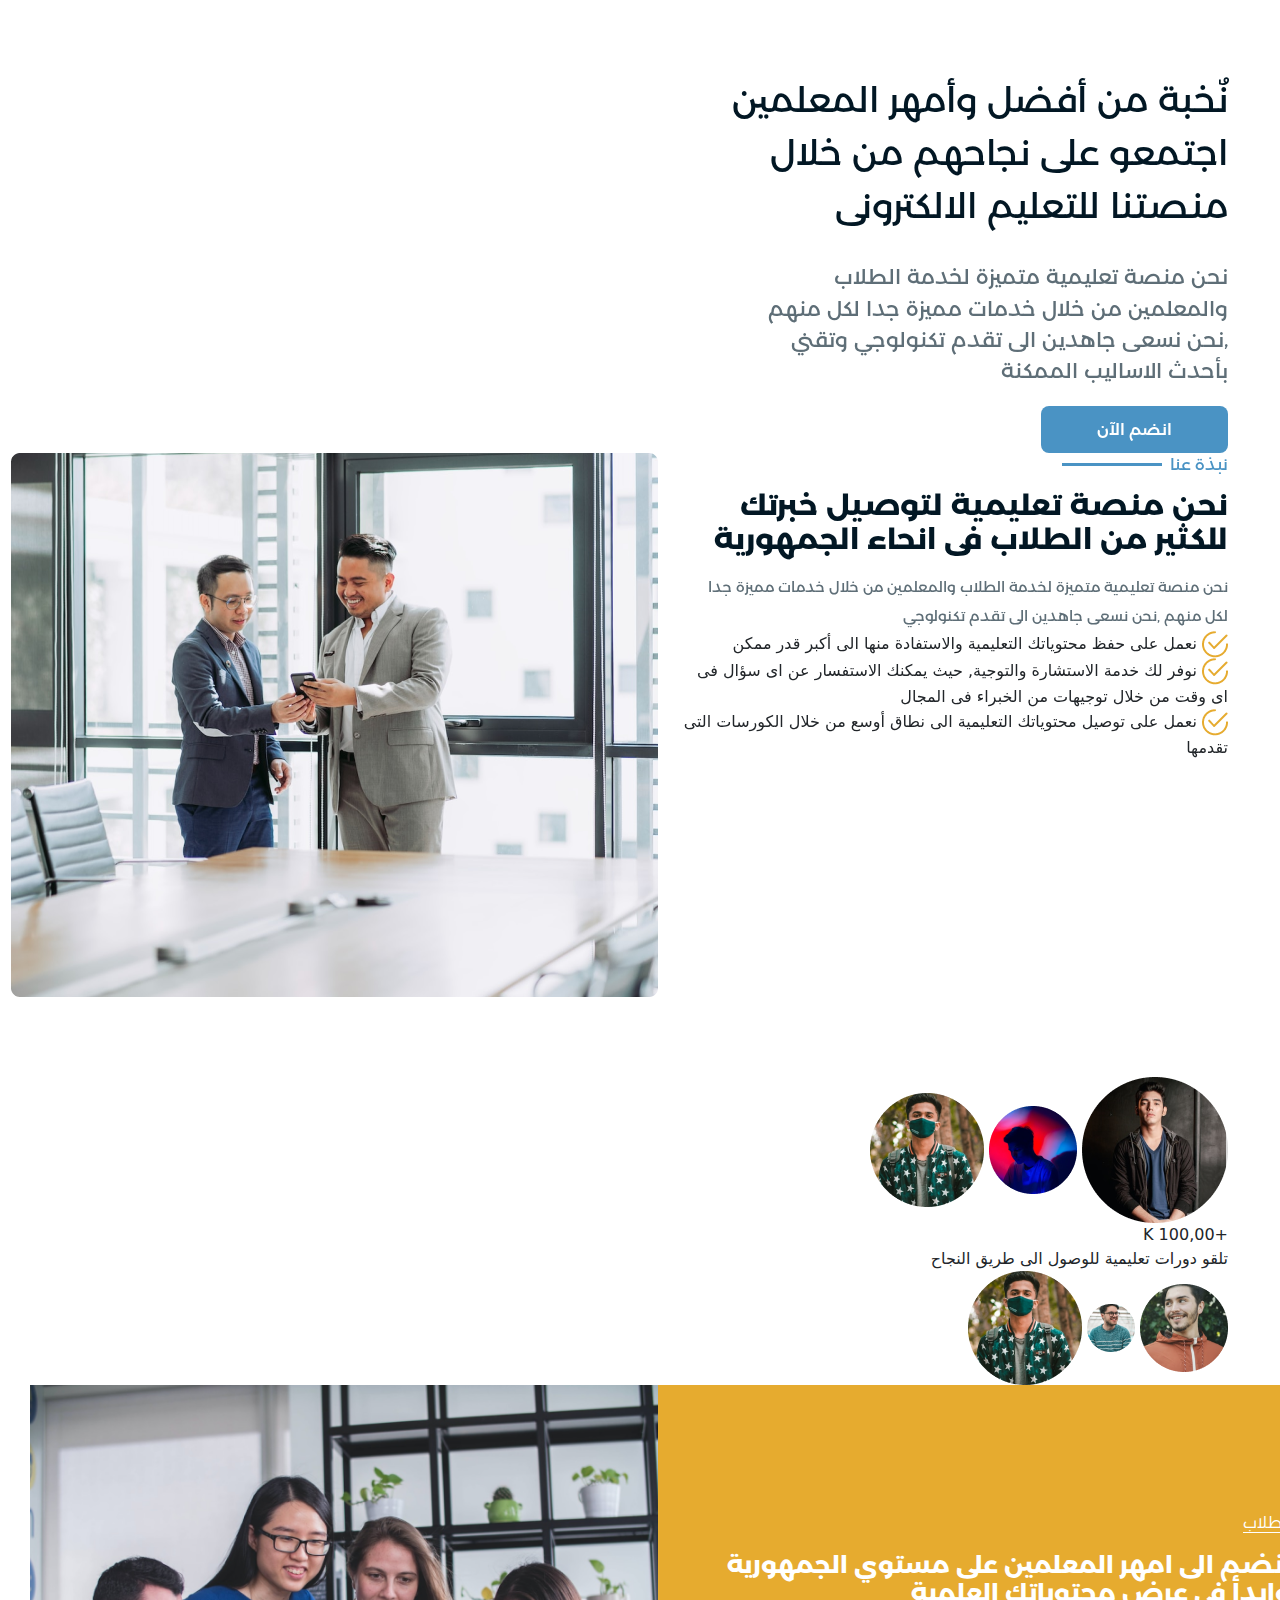
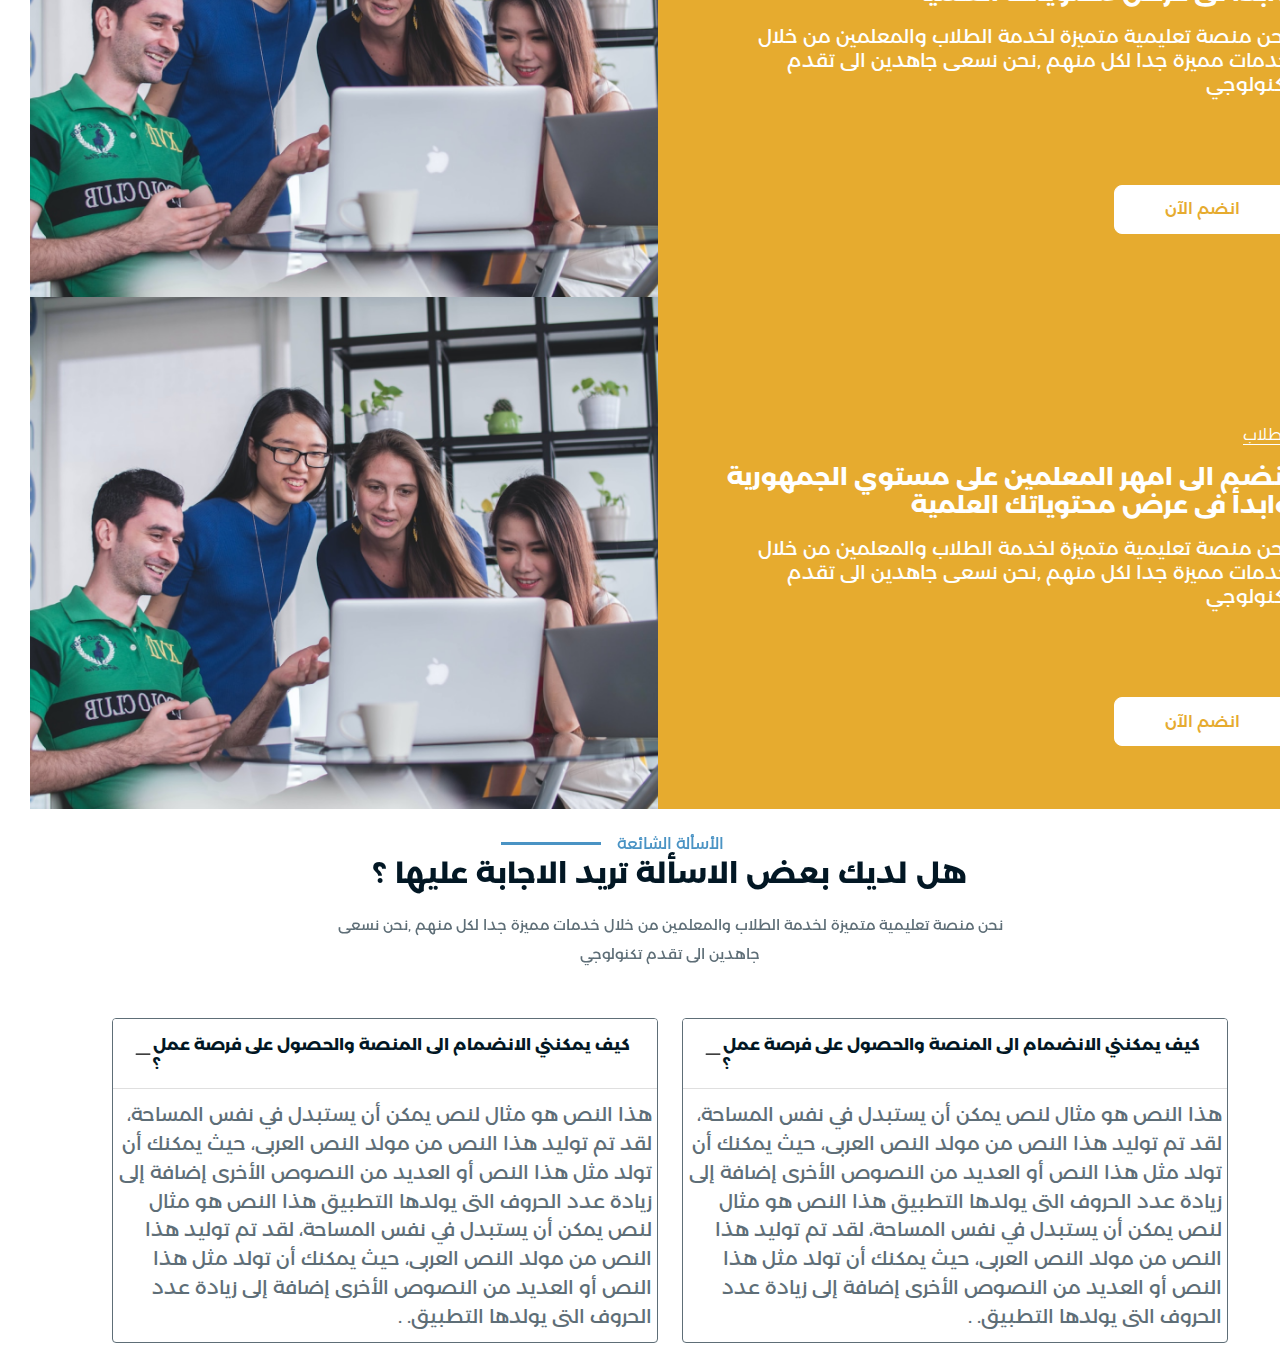
==== about.html @ e708621d "23/5" ====
<!DOCTYPE html>
<html lang="ar" dir="rtl">

<head>
    <meta charset="UTF-8" />
    <meta http-equiv="X-UA-Compatible" content="IE=edge" />
    <meta name="viewport" content="width=device-width, initial-scale=1.0" />
    <title> </title>
    <!-- main css -->
    <link rel="stylesheet" href="css/all.min.css" />
    <link rel="stylesheet" href="css/bootstrap.min.css" />
    <link rel="stylesheet" href="scss/main.min.css" />
    <!-- for ltr lang -->
    <!-- <link rel="stylesheet" href="css/style-ltr.css"> -->
    <!-- main css -->
    <!-- responsive -->
    <link rel="stylesheet" href="css/responsive.css">
    <!-- <link rel="stylesheet" href="css/responsive-ltr.css"> -->
    <!-- for ltr lang responsive -->
    <!-- responsive -->
    <!-- swiper -->
    <link rel="stylesheet" href="css/swiper-demos.css">
    <!-- swiper -->
    <!-- animation -->
    <link rel="stylesheet" href="css/aos-anmite.css" />
    <!-- animation -->
    <!-- ? Favicon -->
    <link rel="icon" href="./image/logo.png" type="image" />
    <!-- ? Favicon -->
</head>

<body>
    <!---------------------- start loader -------------------------------------------->
    <!-- <div id="preloader"></div> -->
    <!---------------------- finish loader -------------------------------------------->
    <!---------------------- start scroll-up -------------------------------------------->
    <a id="button" class="scroll-up"><i class="bi bi-chevron-up"></i></a>
    <!---------------------- finish scroll-up -------------------------------------------->
    <!---------------------- start hero section -------------------------------------------->
    <section class="hero_section">
        <div class="container">
            <div class="row">
                <div class="col-lg-6 col-12" data-aos="fade-left" data-aos-duration="3000">
                    <div class="content">

                        <h1>نٌخبة من أفضل وأمهر المعلمين اجتمعو على نجاحهم من خلال منصتنا
                            للتعليم الالكترونى</h1>
                        <p>نحن منصة تعليمية متميزة لخدمة الطلاب والمعلمين من خلال خدمات مميزة جدا لكل منهم ,نحن نسعى
                            جاهدين الى تقدم تكنولوجي وتقني بأحدث الاساليب الممكنة</p>
                        <div class="button">
                            <a href="register-company.html" class="first btn"> انضم الآن</a>
                        </div>

                    </div>
                </div>
                <div class="col-lg-6  col-12" data-aos="fade-right" data-aos-duration="3000">

                </div>

            </div>
        </div>
    </section>
    <!---------------------- finish hero section -------------------------------------------->
    <!---------------------- start about section -------------------------------------------->
    <section class="about_page">
        <div class="container">
            <div class="row">
                <div class="col-lg-6 col-12" data-aos="fade-left" data-aos-duration="3000">
                    <div class="main_title">
                        <span>نبذة عنا</span>
                        <h2>نحن منصة تعليمية لتوصيل خبرتك للكثير من الطلاب فى انحاء الجمهورية</h2>
                        <p>نحن منصة تعليمية متميزة لخدمة الطلاب والمعلمين من خلال خدمات مميزة جدا لكل منهم ,نحن نسعى
                            جاهدين الى تقدم تكنولوجي </p>
                    </div>
                    <ul>
                        <li>
                            <img src="image/check.png" alt="ckeck">
                            نعمل على حفظ محتوياتك التعليمية والاستفادة منها الى أكبر قدر ممكن
                        </li>
                        <li>
                            <img src="image/check.png" alt="ckeck">
                            نوفر لك خدمة الاستشارة والتوجية, حيث يمكنك الاستفسار عن اى سؤال فى اى وقت من خلال توجيهات من
                            الخبراء فى المجال
                        </li>
                        <li>
                            <img src="image/check.png" alt="ckeck">
                            نعمل على توصيل محتوياتك التعليمية الى نطاق أوسع من خلال الكورسات التى تقدمها
                        </li>
                    </ul>

                </div>
                <div class="col-lg-6 col-12" data-aos="fade-right" data-aos-duration="3000">
                    <div class="img">
                        <img src="image/about2.png" alt="about">
                    </div>
                </div>

            </div>
        </div>
    </section>
    <!---------------------- finish about section -------------------------------------------->
    <!---------------------- start counter section -------------------------------------------->
    <section class="counter_sec">
        <div class="container">
            <div class="boxes row" data-aos="fade-up" data-aos-duration="3000">
                <div class="box col-lg-3 col-md-6 col-12">
                    <div class="counter" data-target="250">250</div>
                    <h5 class="head-categ"> معلم</h5>
                    <p>حققو نجاحات كبيرة</p>
                </div>
                <div class="box col-lg-3 col-md-6 col-12">
                    <div class="counter" data-target="2000">2000</div>
                    <h5 class="head-categ"> طالب</h5>
                    <p>مستفيدين من المنصة</p>
                </div>
                <div class="box col-lg-3 col-md-6 col-12">
                    <div class="counter" data-target="50"> 50 </div>
                    <h5 class="head-categ"> جامعة</h5>
                    <p>تنضم الينا</p>
                </div>

                <div class="box col-lg-3 col-md-6 col-12">
                    <div class="counter" data-target="80"> 80</div>
                    <h5 class="head-categ"> كلية </h5>
                    <p>نقدم محتوياتها للمناهج</p>

                </div>
            </div>
        </div>
    </section>
    <!---------------------- finish counter section -------------------------------------------->
    <!---------------------- start join section -------------------------------------------->
    <section class="join_about">
        <div class="container">
            <div class="row">
                <div class="col-lg-6 col-12">
                    <div class="img_coll">
                        <img class="first_img" src="image/join1.png" alt="join">
                        <img class="sec_img" src="image/join2.png" alt="join">
                        <img class="third_img" src="image/join3.png" alt="join">
                    </div>
                    <div class="join">
                        <span> +100,00 K </span>
                        <p> تلقو دورات تعليمية للوصول الى طريق النجاح </p>
                    </div>
                    <div class="img_coll">
                        <img class="first_img" src="image/join4.png" alt="join">
                        <img class="sec_img" src="image/join5.png" alt="join">
                        <img class="third_img" src="image/join3.png" alt="join">
                    </div>

                </div>
                <div class="col-lg-6 col-12" data-aos="fade-right" data-aos-duration="3000">
                    <div class="main_title">
                        <h2>انضم الى الكثير من الطلاب الذين سبقوك فى طريق النجاح من خلال الحصول على افضل الدورات التى
                            نوفرها لك</h2>
                        <p>نحن منصة تعليمية متميزة لخدمة الطلاب والمعلمين من خلال خدمات مميزة جدا لكل منهم ,نحن نسعى
                            جاهدين الى تقدم تكنولوجي </p>
                        <div class="button">
                            <a href="register-company.html" class="first btn"> انضم الآن</a>
                        </div>
                    </div>
                </div>
            </div>
        </div>
    </section>
    <!---------------------- finish join section -------------------------------------------->
    <!---------------------- start join section -------------------------------------------->
    <section class="joinus">
        <div class="container-fluid px-0">
            <div class="row">
                <div class="col-lg-6 col-12">
                    <div class="content">
                        <span>للطلاب</span>
                        <h2>انضم الى امهر المعلمين على مستوي الجمهورية وابدأ فى عرض محتوياتك العلمية</h2>
                        <p>نحن منصة تعليمية متميزة لخدمة الطلاب والمعلمين من خلال خدمات مميزة جدا لكل منهم ,نحن نسعى
                            جاهدين الى تقدم تكنولوجي </p>
                        <div class="button">
                            <a href="#" class="btn first">انضم الآن</a>
                        </div>
                    </div>
                </div>
                <div class="col-lg-6 col-12">
                    <div class="img">
                        <img src="image/student.png" alt="join">
                    </div>
                </div>


            </div>
        </div>
    </section>
    <!---------------------- finish join section -------------------------------------------->

    <!---------------------- start join section -------------------------------------------->
    <section class="joinus">
        <div class="container-fluid px-0">
            <div class="row">
                <div class="col-lg-6 col-12">
                    <div class="content">
                        <span>للطلاب</span>
                        <h2>انضم الى امهر المعلمين على مستوي الجمهورية وابدأ فى عرض محتوياتك العلمية</h2>
                        <p>نحن منصة تعليمية متميزة لخدمة الطلاب والمعلمين من خلال خدمات مميزة جدا لكل منهم ,نحن نسعى
                            جاهدين الى تقدم تكنولوجي </p>
                        <div class="button">
                            <a href="#" class="btn first">انضم الآن</a>
                        </div>
                    </div>
                </div>
                <div class="col-lg-6 col-12">
                    <div class="img">
                        <img src="image/student.png" alt="join">
                    </div>
                </div>


            </div>
        </div>
    </section>
    <!---------------------- finish join section -------------------------------------------->
    <!---------------------- start faq section -------------------------------------------->
    <section class="faq_section">
        <div class="container">
            <div class="sec_title">
                <span> الأسألة الشائعة</span>
                <h2>هل لديك بعض الاسألة تريد الاجابة عليها ؟ </h2>
                <p>نحن منصة تعليمية متميزة لخدمة الطلاب والمعلمين من خلال خدمات مميزة جدا لكل منهم ,نحن نسعى جاهدين الى
                    تقدم تكنولوجي </p>
            </div>
            <div class="row">
                <div class="col-lg-6 col-12">
                    <div class="accordion" id="accordionExample">
                        <div class="accordion-item">
                            <h2 class="accordion-header" id="headingOne">
                                <button class="accordion-button" type="button" data-bs-toggle="collapse"
                                    data-bs-target="#collapseOne" aria-expanded="true" aria-controls="collapseOne">
                                    كيف يمكنني الانضمام الى المنصة والحصول على فرصة عمل ؟
                                </button>
                            </h2>
                            <div id="collapseOne" class="accordion-collapse collapse show" aria-labelledby="headingOne"
                                data-bs-parent="#accordionExample">
                                <div class="accordion-body">
                                    هذا النص هو مثال لنص يمكن أن يستبدل في نفس المساحة، لقد تم توليد هذا النص من مولد
                                    النص
                                    العربى،
                                    حيث يمكنك أن تولد مثل هذا النص أو العديد من النصوص الأخرى إضافة إلى زيادة عدد الحروف
                                    التى
                                    يولدها
                                    التطبيق هذا النص هو مثال لنص يمكن أن يستبدل في نفس المساحة، لقد تم توليد هذا النص من
                                    مولد
                                    النص
                                    العربى، حيث يمكنك أن تولد مثل هذا النص أو العديد من النصوص الأخرى إضافة إلى زيادة
                                    عدد الحروف
                                    التى يولدها التطبيق.
                                    .
                                </div>
                            </div>
                        </div>

                    </div>
                </div>
                <div class="col-lg-6 col-12">
                    <div class="accordion" id="accordionExample">
                        <div class="accordion-item">
                            <h2 class="accordion-header" id="headingTwo">
                                <button class="accordion-button" type="button" data-bs-toggle="collapse"
                                    data-bs-target="#collapseTwo" aria-expanded="true" aria-controls="collapseTwo">
                                    كيف يمكنني الانضمام الى المنصة والحصول على فرصة عمل ؟
                                </button>
                            </h2>
                            <div id="collapseTwo" class="accordion-collapse collapse show" aria-labelledby="headingTwo"
                                data-bs-parent="#accordionExample">
                                <div class="accordion-body">
                                    هذا النص هو مثال لنص يمكن أن يستبدل في نفس المساحة، لقد تم توليد هذا النص من مولد
                                    النص
                                    العربى،
                                    حيث يمكنك أن تولد مثل هذا النص أو العديد من النصوص الأخرى إضافة إلى زيادة عدد الحروف
                                    التى
                                    يولدها
                                    التطبيق هذا النص هو مثال لنص يمكن أن يستبدل في نفس المساحة، لقد تم توليد هذا النص من
                                    مولد
                                    النص
                                    العربى، حيث يمكنك أن تولد مثل هذا النص أو العديد من النصوص الأخرى إضافة إلى زيادة
                                    عدد الحروف
                                    التى يولدها التطبيق.
                                    .
                                </div>
                            </div>
                        </div>

                    </div>
                </div>
            </div>
        </div>
    </section>
    <!---------------------- finish faq section -------------------------------------------->

    <!-- main js -->
    <script src="js/bootstrap.min.js"></script>
    <script src="js/jquery-3.5.1.min.js"></script>
    <script src="js/main.js"></script>
    <!-- main js -->
    <!-- swiper -->
    <script src="js/swiper-demos.js"></script>
    <!-- swiper -->
    <!-- animation -->
    <script src="js/aos-anmite.js"></script>
    <script>
        AOS.init({
            disable: function () {
                var maxWidth = 700;
                return window.innerWidth < maxWidth;
            }
        });
    </script>

    </script>
    <!-- counter -->

    <script src="js/counterup.min.js"></script>
    <script src="js/waypoints.min.js"></script>
    <script>
        $('.counter').counterUp({
            delay: 20,
            time: 3000
        });
    </script>

    <!-- counter -->
</body>

</html>
---- scss/main.min.css ----
@import"https://cdn.jsdelivr.net/npm/bootstrap-icons@1.7.0/font/bootstrap-icons.css";:root{--color-white: #fff;--color-primary: #4A93C4;--color-secound: #E6AB2F;--color-text: #021724;--color-pargraph: #5E6E77}@font-face{font-family:"light";src:url("../fonts/ArbFONTS-Montserrat-Arabic-Light.ttf")}@font-face{font-family:"regular";src:url("../fonts/ArbFONTS-Montserrat-Arabic-Regular.ttf")}@font-face{font-family:"medium";src:url("../fonts/ArbFONTS-Montserrat-Arabic-Medium.ttf")}@font-face{font-family:"semi-bold";src:url("../fonts/ArbFONTS-Montserrat-Arabic-SemiBold.ttf")}@font-face{font-family:"bold";src:url("../fonts/ArbFONTS-Montserrat-Arabic-Bold.ttf")}*{-webkit-box-sizing:border-box;-moz-box-sizing:border-box;box-sizing:border-box}body{margin:0;padding:0;overflow-x:hidden;list-style:none;direction:rtl;height:100vh;scroll-behavior:smooth;position:relative}html{scroll-behavior:smooth}a{text-decoration:none;color:var(--color-primary)}ul{list-style:none;padding:0px}p{margin-bottom:0}*::-webkit-scrollbar{width:10px}*::-webkit-scrollbar-track{background:var(--color-primary)}*::-webkit-scrollbar-thumb{background:var(--color-pargraph)}*::-webkit-scrollbar-thumb:hover{background:var(--color-text)}.text{font-size:1rem;color:var(--color-text);font-family:"meduim"}.parg{font-size:1rem;color:var(--color-pargraph);font-family:"regular"}.button{display:flex;align-items:center;justify-content:center;margin-top:20px}.button .first{display:flex;align-items:center;justify-content:center;transition:.2s all ease-in-out;background:var(--color-primary);border-radius:8px;font-size:1rem;font-family:"medium";text-align:center;color:var(--color-white);position:relative;z-index:10;padding:2%}.button .first:hover{background-color:var(--color-white);color:var(--color-primary);border:1px solid var(--color-primary)}.button{display:flex;align-items:center;justify-content:center;margin-top:20px}.button .second{width:30%;border-radius:8px;font-size:1rem;font-family:"medium";border:1px solid var(--color-primary);text-align:center;color:var(--color-primary);position:relative;z-index:10;padding:1%;transition:.25s all ease-in-out}.button .second:hover{background-color:var(--color-primary);color:var(--color-white)}.card_platform{background-color:#f9f9f9;border-bottom:3px solid var(--color-text);border-radius:5px;padding:7% 3%;position:relative}.card_platform h4{color:var(--color-text);font-size:1.2rem;font-family:"bold"}.card_platform p{color:var(--color-secound);font-size:1rem;font-family:"regular"}.header{position:relative}.header img{width:100%;height:250px;background-size:cover}.header .text{position:absolute;text-align:start;display:flex;justify-content:flex-start;align-items:flex-start;flex-direction:column;top:15%;bottom:0;left:0;right:8%}.header .text h2{color:var(--color-white);font-size:3.3rem;font-family:"bold"}.header .text ul{display:flex;flex-direction:row;width:100%;margin-top:2%}.header .text ul li{padding-inline-end:1%}.header .text ul li i{color:#fff;font-size:1.5rem}.header .text ul li a{color:var(--color-white);font-size:1.8rem;font-family:"regular"}.main_title{position:relative;text-align:start;display:flex;justify-content:start;align-items:start;flex-direction:column}.main_title span{font-size:1rem;color:var(--color-primary);font-family:"regular";display:block;position:relative;width:40%}.main_title span::after{content:"";background-color:var(--color-primary);color:var(--color-primary);width:100px;height:3px;position:absolute;right:30%;top:10px}.main_title h2{font-size:1.8rem;font-family:"bold";color:var(--color-text);margin-bottom:3%;margin-top:2%}.main_title p{font-size:.9rem;font-family:"regular";color:var(--color-pargraph);line-height:2}.sec_title{position:relative;text-align:center;display:flex;justify-content:center;align-items:center;flex-direction:column;padding:2% 19%}.sec_title span{font-size:1rem;color:var(--color-primary);font-family:"regular";display:block;position:relative;width:20%}.sec_title span::after{content:"";background-color:var(--color-primary);color:var(--color-primary);width:100px;height:3px;position:absolute;right:100%;top:10px}.sec_title h2{font-size:1.8rem;font-family:"bold";color:var(--color-text);margin-bottom:3%}.sec_title p{font-size:.9rem;font-family:"regular";color:var(--color-pargraph);line-height:2}.input-group{position:relative;margin-bottom:3%}.input-group .icon_form{position:absolute;left:.3rem;top:58%}form .file-upload-wrapper{position:relative;width:100%;height:150px;border:1px dashed var(--color-secound);border-radius:5px;font-family:"regular"}form .file-upload-wrapper::after{content:attr(data-text);font-size:1rem;position:absolute;top:0;left:0;background:rgba(230,171,47,.06);padding:10px 15px;display:flex;justify-content:center;align-items:center;width:calc(100% - 40px);pointer-events:none;z-index:20;height:100%;width:100%;line-height:40px;color:var(--color-text);border-radius:5px 10px 10px 5px;font-weight:300}form .file-upload-wrapper input{opacity:0;position:absolute;top:0;right:0;bottom:0;left:0;z-index:99;height:100%;margin:0;padding:0;display:block;cursor:pointer;width:100%}.form-label{width:100%;font-size:1rem;color:var(--color-primary);font-family:"medium"}.form-control{border-radius:2px;padding-inline-start:4%;background-color:rgba(0,0,0,0);color:var(--color-pargraph);font-family:"regular";border:1px solid #9a9a9a;border-radius:8px !important}.form-control:focus{box-shadow:none !important;border-color:var(--color-pargraph) !important}.form-control::placeholder{color:var(--color-text);font-family:"light" !important;font-size:.9rem}.bootstrap-select>.dropdown-toggle{background-color:rgba(0,0,0,0);border:unset}.bs-searchbox .form-control{border-radius:8px}.bootstrap-select .dropdown-menu li a{font-size:.8rem;color:var(--color-text);font-family:"light"}.bootstrap-select .dropdown-menu li a:active{background-color:rgba(0,0,0,.05)}.bootstrap-select .dropdown-menu li.selected{background-color:rgba(0,0,0,.05)}.bootstrap-select .dropdown-menu li.selected a{color:var(--color-secound)}.input-group .bootstrap-select.form-control .dropdown-toggle{color:var(--color-text);text-align:left;background-color:rgba(0,0,0,0);border-color:#ced4da}.bootstrap-select .dropdown-toggle .filter-option{text-align:right !important}.bootstrap-select .dropdown-toggle:focus,.bootstrap-select>select.mobile-device:focus+.dropdown-toggle{outline:unset !important;outline-offset:unset !important;outline-style:hidden !important}.bootstrap-select .dropdown-menu{text-align:right}.bootstrap-select.show-tick .dropdown-menu li a span.text{margin-right:10px !important;font-size:1.1rem;font-family:"medium";color:var(--color-pargraph)}textarea{height:150px}textarea.form-control{padding-left:2%}.form-select,.bootstrap-select{border-radius:8px !important;border:1px solid #9a9a9a;padding:.375rem 2.25rem .375rem 1.4rem;font-family:"regular";background-color:rgba(0,0,0,0);color:var(--iconcolor);background-position:right;position:relative;width:100% !important}.form-select:focus,.bootstrap-select:focus{box-shadow:unset !important}.btn:focus,.form-check-input:focus,.form-check :focus,.btn-check:focus+.btn,.btn-close:focus,.accordion-button:focus,.btn-light:active:focus{box-shadow:none}.form-check .form-check-input{float:right;margin-left:5px}.form-check .form-check-input:checked{background-color:var(--color-primary);border-color:var(--color-primary)}.form-check .form-check-label{font-size:1rem;font-family:"regular";color:var(--color-text)}input[type=data]{color:var(--color-secound);font-family:"regular"}input[type=data]::placeholder{content:""}::-webkit-calendar-picker-indicator{background-color:#fff;opacity:0;padding:5px;cursor:pointer;width:50%;border-radius:3px}input::-webkit-outer-spin-button,input::-webkit-inner-spin-button{-webkit-appearance:none;margin:0}.navbar .navbar-toggler{cursor:pointer;border:1px solid var(--color-primary);width:1.8em !important;height:1.8em !important;padding:0 7px 2px 7px !important;outline:none !important}.navbar .navbar-toggler-icon{transition:all .2s ease-out;transform:rotate(0 deg)}.navbar .navbar-toggler-icon,.navbar .navbar-toggler-icon::before,.navbar .navbar-toggler-icon::after{width:1em !important;height:2px !important;display:flex;background-image:none;background-color:var(--color-primary);position:absolute !important;transition:all .2s ease-in}.navbar .navbar-toggler-icon::before{content:"";display:block;top:-0.3em}.navbar .navbar-toggler-icon::after{content:"";display:block;bottom:-0.3em}.navbar .navbar-toggler:focus{box-shadow:none;cursor:pointer;border:1px solid var(--color-primary) !important;width:1.8em !important;height:1.8em !important;padding:0 7px 2px !important}.active-hamburger .navbar-toggler-icon{transition:.2s;transform:rotate(405deg)}.active-hamburger .navbar-toggler-icon::before{top:0;opacity:0}.active-hamburger .navbar-toggler-icon::after{transition:.2s;transform:rotate(-90deg);display:flex;justify-content:center;text-align:center;top:0;left:0}#preloader{background-image:url(../image/Spin-2.1s-191px.svg);background-repeat:no-repeat;background-position:center;background-size:cover;background-color:#fff;background-size:15%;height:100vh;width:100%;position:fixed;z-index:1100}#button{display:inline-block;background-color:var(--color-primary);width:40px;height:40px;border-radius:50%;text-align:center;position:fixed;bottom:40px;left:30px;transition:background-color .5s,opacity .5s,visibility .5s;opacity:0;visibility:hidden;z-index:100;border:1px solid var(--color-fourth);animation:move-toggs 3s linear infinite}#button::after{font-weight:normal;font-style:normal;font-size:2em;line-height:50px;color:var(--color-primary)}#button i{color:var(--color-white);margin:auto;font-size:22px;transition:.3s all}#button:hover{background-color:var(--color-text);cursor:pointer}#button:hover i{color:var(--color-white)}#button:active{background-color:#555}#button.show{opacity:1;visibility:visible}@keyframes move-toggs{0%{bottom:40px}25%{bottom:20px}50%{bottom:10px}75%{bottom:20px}100%{bottom:40px}}.navbar{background-color:var(--color-white);transition:.25s all ease-in-out}.navbar .navbar-brand{width:70px;height:70px}.navbar .navbar-brand img{width:100%;height:100%}.navbar .navbar-collapse .navbar-nav{width:66%;justify-content:center}.navbar .navbar-collapse .navbar-nav .nav-item{transition:.35s all ease-in;position:relative}.navbar .navbar-collapse .navbar-nav .nav-item .nav-link{font-size:1rem;font-family:"regular";color:var(--color-text);padding-left:1rem;padding-right:1rem;position:relative;overflow:hidden;z-index:1;transition:.25s all}.navbar .navbar-collapse .navbar-nav .nav-item .nav-link:hover{color:var(--color-secound)}.navbar .navbar-collapse .navbar-nav .nav-item .nav-link.active{color:var(--color-primary);font-family:"bold";transition:.25s all ease-in-out}.navbar .navbar-collapse .navbar-nav .nav-item .nav-link.active:hover{color:var(--color-secound)}.navbar .navbar-collapse .account_btn{width:17%;margin-top:0}.navbar .navbar-collapse .account_btn .first{padding:3% 4%;font-size:.8rem;font-family:"regular";border-radius:0;background-color:var(--color-white);color:var(--color-primary);border:1px solid var(--color-primary)}.navbar .navbar-collapse .register_btn{width:17%;margin:0;position:relative}.navbar .navbar-collapse .register_btn::before{content:"";top:5px;right:0;position:absolute;width:2px;height:30px;color:rgba(154,154,154,.65);background-color:rgba(154,154,154,.65)}.navbar .navbar-collapse .register_btn .first{padding:5% 14%;font-size:.8rem;font-family:"regular";border-radius:0;border-radius:5px}.navbar .navbar-collapse .dropdown .dropdown-toggle{background-color:rgba(0,0,0,0);border:none;font-size:1rem;font-family:"regular";color:var(--color-text)}.navbar .navbar-collapse .dropdown .dropdown-menu{min-width:4rem}.navbar .navbar-collapse .dropdown .dropdown-menu .dropdown-item{font-family:"regular";font-size:.8rem;color:var(--color-text)}.navbar.change{background-color:rgba(16,34,46,.8)}.navbar.change .navbar-nav{width:100%}.navbar.change .navbar-nav .nav-item{position:relative}.navbar.change .navbar-nav .nav-item .nav-link{padding-right:1.8rem;padding-left:1.8rem}.hero_section{position:relative;padding:5% 0 0}.hero_section .content{text-align:start;padding-inline-end:5%}.hero_section .content h1{font-size:2.2rem;color:var(--color-text);font-family:"regular";padding:2% 0 4%;line-height:1.5}.hero_section .content p{font-size:1.3rem;color:var(--color-pargraph);font-family:"regular";padding-inline-end:10%}.hero_section .content .button{justify-content:start}.hero_section .content .button .btn{width:36%}.hero_section .content .join_us_hero{margin:2rem 0;display:flex;justify-content:space-between}.hero_section .content .join_us_hero span{width:80%;font-size:1rem;font-family:"light";color:var(--color-text)}.hero_section .content .join_us_hero .img{display:flex;flex-direction:row;align-items:center;padding-inline-start:0;width:40%}.hero_section .content .join_us_hero .img img{width:30px;height:30px}.hero_section .tab_teacher .nav .nav-link{background-color:rgba(0,0,0,0)}.hero_section .tab_teacher .nav .nav-link img{width:100%;height:175px;object-fit:cover;border-radius:16px}.hero_section .tab_teacher .nav .nav-link.active img{border:3px solid var(--color-secound)}.hero_section .tab_teacher .tab-content .card_teacher .img{width:100%;height:350px}.hero_section .tab_teacher .tab-content .card_teacher .img img{width:85%;height:100%;object-fit:cover;border-radius:16px}.hero_section .tab_teacher .tab-content .card_teacher .info{background:#fff;box-shadow:0px 8px 24px rgba(60,57,57,.22);border-radius:16px;transform:translateY(-35px);width:85%;padding:1.25rem;display:flex}.hero_section .tab_teacher .tab-content .card_teacher .info .title h6{font-size:20px;line-height:24px;font-family:"regular";color:var(--color-text)}.hero_section .tab_teacher .tab-content .card_teacher .info .title p{color:var(--color-pargraph);font-size:.9rem;font-family:"light"}.hero_section .tab_teacher .tab-content .card_teacher .info .title h4{font-size:1rem;color:var(--color-text);font-family:"semi-bold";margin-top:12%}.hero_section .tab_teacher .tab-content .card_teacher .info .rate{background-color:var(--color-secound);width:45px;height:45px;border-radius:50%;display:flex;flex-direction:column;justify-content:center;align-items:center}.hero_section .tab_teacher .tab-content .card_teacher .info .rate i{color:var(--color-white);font-size:1rem}.hero_section .tab_teacher .tab-content .card_teacher .info .rate span{font-family:"light";font-size:12px;color:#fff}.hero_section .ball1{position:absolute;left:62px;top:0;z-index:-1}.hero_section .ball2{position:absolute;left:34%;bottom:61px;z-index:-1;opacity:.2}.about_us_section{position:relative;background-color:rgba(6,69,107,.04);padding:5% 0}.about_us_section .img{height:380px;width:100%;margin-top:2rem}.about_us_section .img img{width:100%;height:100%;object-fit:cover;border-radius:9px;transform:matrix(-1, 0, 0, 1, 0, 0)}.about_us_section .lists{padding-inline-start:5%}.about_us_section .lists .list{border-top:1px solid var(--color-primary);padding:1.5rem 0}.about_us_section .lists .list h4{font-size:1.2rem;text-align:start;color:var(--color-text);font-family:"medium"}.about_us_section .lists .list p{font-size:1rem;text-align:start;color:var(--color-pargraph);font-family:"regular";line-height:22px}.why_section{background-image:url(../image/why.png);background-position:center;background-size:contain;background-repeat:no-repeat;padding:5% 0}.why_section .boxes .box .counter{color:var(--color-primary);font-size:2rem;font-family:"bold"}.why_section .boxes .box .head-categ{color:var(--color-primary);font-size:1.5rem;font-family:"bold"}.why_section .boxes .box p{color:var(--color-text);font-size:1.5rem;font-family:"regular"}.why_section .join_us_why{width:70%;margin:5% auto;border:1px dashed #e6ab2f;border-radius:5px;padding:1.25rem;display:flex;flex-direction:row;align-items:center;justify-content:space-between}.why_section .join_us_why .info{width:60%}.why_section .join_us_why .info h4{font-size:1.25rem;color:var(--color-text);font-family:"bold"}.why_section .join_us_why .info p{font-size:1rem;font-family:"regular";color:var(--color-pargraph);line-height:30px;text-align:start}.why_section .join_us_why .button{width:40%}.why_section .join_us_why .button .btn{background-color:var(--color-secound);padding:3% 0;width:60%;border:1px solid var(--color-secound)}.why_section .join_us_why .button .btn:hover{background-color:rgba(0,0,0,0);color:var(--color-secound)}.notes_section{background-color:#06456b;padding:3% 0}.notes_section .card_list{display:flex;flex-direction:column;justify-content:flex-start;align-items:start;padding:5%;position:relative}.notes_section .card_list::after{position:absolute;left:0;top:0;content:"";width:1px;height:100%;color:#cfdbe2;background-color:#cfdbe2}.notes_section .card_list::after:last-child{display:none}.notes_section .card_list img{width:81px;height:61px}.notes_section .card_list h6{color:#fff;font-size:1rem;font-family:"bold";margin-top:3%}.notes_section .card_list p{color:#cfdbe2;font-size:.8rem;font-family:"regular";line-height:24px;display:-webkit-box;-webkit-line-clamp:3;-webkit-box-orient:vertical;overflow:hidden;text-overflow:ellipsis}.joinus{position:relative;background-color:#e6ab2f}.joinus .img{width:100%;height:100%}.joinus .img img{width:100%;height:100%;object-fit:cover}.joinus .content{padding:20% 3% 10%}.joinus .content span{font-size:1rem;font-family:"light";color:var(--color-white);border-bottom:1px solid var(--color-white)}.joinus .content h2{font-size:1.5rem;color:var(--color-white);font-family:"bold";margin:1rem 0}.joinus .content p{font-size:1.2rem;color:var(--color-white);font-family:"regular";line-height:24px}.joinus .content .button{display:flex;justify-content:start;align-items:start;width:100%;margin-top:15%}.joinus .content .button .btn{background-color:#fff;width:30%;color:var(--color-secound);border:1px solid var(--color-white)}.joinus .content .button .btn:hover{background-color:var(--color-secound);color:#fff}.lastnews{position:relative;padding:3% 0}.lastnews .first_blog .img{position:relative;width:100%;height:350px}.lastnews .first_blog .img img{width:100%;height:100%;object-fit:cover;border-radius:19px}.lastnews .first_blog .img .overlay{position:absolute;background:linear-gradient(0deg, rgba(0, 0, 0, 0.33), rgba(0, 0, 0, 0.33)),url(.jpg),#d9d9d9;width:100%;height:100%;top:0;left:0;opacity:.3;border-radius:19px}.lastnews .first_blog .img .text{position:absolute;bottom:7%;width:85%;left:10%}.lastnews .first_blog .img .text span{color:#fff;font-size:.8rem;font-family:"light"}.lastnews .first_blog .img .text a{color:#fff;font-size:1rem;font-family:"light"}.lastnews .first_blog .img .text h4{color:var(--color-white);font-size:1.2rem;font-family:"bold";padding-bottom:5%;padding-top:2%;display:-webkit-box;-webkit-line-clamp:3;-webkit-box-orient:vertical;overflow:hidden;text-overflow:ellipsis}.lastnews .anther_blog .card_blog{display:flex;flex-direction:row;justify-content:start;align-items:flex-start;margin-bottom:5%}.lastnews .anther_blog .card_blog a{width:40%}.lastnews .anther_blog .card_blog .img{height:150px}.lastnews .anther_blog .card_blog .img img{width:100%;height:100%;object-fit:cover;border-radius:19px}.lastnews .anther_blog .card_blog .info{width:60%;padding-inline-start:4%}.lastnews .anther_blog .card_blog .info span{color:#484c5f;font-size:1rem;font-family:"light"}.lastnews .anther_blog .card_blog .info h4{color:var(--color-text);font-size:1.1rem;font-family:"bold";margin-bottom:10%;margin-top:5%;display:-webkit-box;-webkit-line-clamp:4;-webkit-box-orient:vertical;overflow:hidden;text-overflow:ellipsis}.lastnews .anther_blog .card_blog .info a{color:var(--color-primary);font-size:1rem;font-family:"regular"}.team_section .sec_title{padding-top:8%}.team_section img{border-radius:19px;object-fit:cover}.team_section .first_im{height:90px;width:229px}.team_section .second{width:203px;height:200px;margin-top:24px;transform:translateX(-100px)}.team_section .third{width:203px;height:200px;transform:translateX(100px);margin-bottom:24px}.team_section .fourth{width:203px;height:200px}.team_section .fifth{height:90px;width:229px;transform:translate(106%, -125px)}.faq_section .accordion .accordion-item{margin:5% 0;border:1px solid var(--color-pargraph)}.faq_section .accordion .accordion-item .accordion-header{font-size:2.2rem;font-family:"bold";color:var(--color-text)}.faq_section .accordion .accordion-item .accordion-header .accordion-button{color:var(--color-text);background-color:var(--color-white)}.faq_section .accordion .accordion-item .accordion-header .accordion-button::after{margin-right:auto;margin-left:unset;background-image:url("data:image/svg+xml,%3Csvg xmlns='http://www.w3.org/2000/svg' width='16' height='16' fill='currentColor' class='bi bi-dash-lg' viewBox='0 0 16 16'%3E%3Cpath fill-rule='evenodd' d='M2 8a.5.5 0 0 1 .5-.5h11a.5.5 0 0 1 0 1h-11A.5.5 0 0 1 2 8Z'/%3E%3C/svg%3E")}.faq_section .accordion .accordion-item .accordion-header .accordion-button.collapsed{color:var(--color-text);background-color:var(--color-white)}.faq_section .accordion .accordion-item .accordion-header .accordion-button.collapsed::after{margin-right:auto;margin-left:unset;background-image:url("data:image/svg+xml,%3Csvg xmlns='http://www.w3.org/2000/svg' width='16' height='16' fill='currentColor' class='bi bi-plus-lg' viewBox='0 0 16 16'%3E%3Cpath fill-rule='evenodd' d='M8 2a.5.5 0 0 1 .5.5v5h5a.5.5 0 0 1 0 1h-5v5a.5.5 0 0 1-1 0v-5h-5a.5.5 0 0 1 0-1h5v-5A.5.5 0 0 1 8 2Z'/%3E%3C/svg%3E")}.faq_section .accordion .accordion-item .accordion-collapse .accordion-body{font-size:1.2rem;font-family:"regular";color:var(--color-pargraph);padding:2% 1%}.blogs_section{padding:30px 0}.blogs_section .card_blog{display:flex;flex-direction:column;align-items:flex-start;border-radius:10px;margin-top:4%}.blogs_section .card_blog .img{width:100%;height:350px}.blogs_section .card_blog .img img{width:100%;height:100%;border-radius:10px}.blogs_section .card_blog .date_info{width:100%;padding:3% 0;position:relative}.blogs_section .card_blog .date_info .cate{color:#99a3aa;font-size:1rem;font-family:"light";margin-inline-start:4%}.blogs_section .card_blog .date_info .cate i{color:var(--color-secound);margin-inline-end:2%}.blogs_section .card_blog .info{padding-inline-start:3%;display:flex;justify-content:flex-start;flex-direction:column;width:90%;padding-bottom:20px}.blogs_section .card_blog .info h2{color:var(--color-text);font-size:1.2rem;font-family:"bold";padding:15px 0;margin-bottom:0;line-height:1.5}.blogs_section .card_blog .info p{color:#6d7f94;font-size:.9rem;font-family:"regular";line-height:1.5;display:-webkit-box;-webkit-line-clamp:3;-webkit-box-orient:vertical;overflow:hidden;text-overflow:ellipsis}.blogs_section .card_blog .info .button{width:100%;justify-content:flex-start;align-items:start;margin:2%}.blogs_section .card_blog .info .button .read{background-color:rgba(0,0,0,0);color:var(--color-text);font-size:1rem;font-family:"regular";padding:10px;text-align:center}.single_blog{padding:30px 0}.single_blog .shape{z-index:-1;position:absolute;left:0;top:0;width:290px;height:220px;opacity:.5}.single_blog .social_list{padding-top:25%}.single_blog .social_list h6{margin-top:3%;font-size:1rem;font-family:"regular"}.single_blog .social_list .soclal_icon{display:flex;flex-direction:column;justify-content:center;align-items:center}.single_blog .social_list .soclal_icon li i{font-size:2rem;color:var(--color-primary)}.single_blog .img{width:100%;height:500px}.single_blog .img img{width:100%;height:100%}.single_blog .content{padding:2% 0}.single_blog .content span{color:var(--color-pargraph);font-size:.8rem;font-family:"regular"}.single_blog .content span i{color:var(--color-primary)}.single_blog .content h2{color:var(--color-text);font-size:2rem;font-family:"bold";padding:15px 0;margin-bottom:0}.single_blog .content p{color:#6d7f94;font-size:1.1rem;font-family:"regular";line-height:1.5}.blogs_page{padding:3% 0;position:relative}.blogs_page .img{width:100%;height:344px;object-fit:cover}.blogs_page .img img{width:100%;height:100%}.blogs_page .title{padding-top:4%}.blogs_page .title h2{font-size:2.5rem;color:var(--color-text);font-family:"bold"}.blogs_page .title p{font-size:1rem;font-family:"regular";color:var(--color-pargraph);padding-top:2rem}.blogs_page .button{justify-content:start;align-items:flex-start}.blogs_page .button a{color:#021724;font-family:"regular"}.blogs_page .shape{z-index:-1;position:absolute;left:0;top:0;width:290px;height:220px;opacity:.5}.pagination_section{margin-top:3rem}.pagination_section .pagination .page-item{border:1px solid var(--color-secound);background-color:rgba(0,0,0,0);border-radius:8px;display:flex;justify-content:center;align-items:center;margin-inline-end:2%;width:40px;height:40px;transition:.3s all ease-in-out}.pagination_section .pagination .page-item:hover{background-color:var(--color-secound)}.pagination_section .pagination .page-item:hover .page-link{color:var(--color-white)}.pagination_section .pagination .page-item .page-link{color:var(--color-secound);font-family:"bold";border-color:rgba(0,0,0,0);font-size:1rem;padding:5px;background-color:rgba(0,0,0,0);transition:.3s all ease-in-out}.pagination_section .pagination .page-item.active{background-color:var(--color-secound)}.pagination_section .pagination .page-item.active .page-link{color:var(--color-white)}.contact_us{padding:50px 0}.contact_us h2{margin-bottom:1%}.contact_us form{margin-top:5%;padding-inline-end:40%}.contact_us form .input-group{position:relative}.contact_us form .input-group .code-input-container{display:flex;justify-content:center;align-items:center;gap:5px;width:100%;padding:30px;border:1px solid var(--color-pargraph);padding:65px 69px 80px;border-radius:8px}.contact_us form .input-group .code-input-container .code-digit{width:15%;height:30px;text-align:center;font-size:18px;font-family:"bold";border:none;border-bottom:1px solid var(--color-text);border-radius:0px !important}.contact_us form .input-group .code-input-container .code-digit:focus-visible{outline:none !important;border-bottom:1px solid var(--color-secound);color:var(--color-secound)}.contact_us form .input-group .form-control{padding-bottom:11px;padding-top:11px}.contact_us form .input-group span{color:#e31e25}.contact_us form .input-group .icon{position:absolute;top:52%;right:19px;color:var(--color-text);z-index:100}.contact_us form .button{width:100%}.contact_us form .button .btn{background-color:var(--color-secound);color:var(--color-white);font-size:1rem;width:100%;border-radius:8px;font-family:"regular"}.counter_section{padding:2% 5%;margin:0% 0 4%;background-color:rgba(5,27,103,.08)}.counter_section .boxes .box{flex-direction:column;text-align:center;flex-direction:row;display:flex}.counter_section .boxes .box .icon{width:55px;height:55px;display:flex;justify-content:center;align-items:center;border-radius:50%;background-color:#fff}.counter_section .boxes .box .icon i{color:var(--color-primary);font-size:1.5rem}.counter_section .boxes .box .content{padding-inline-start:4%}.counter_section .boxes .box .counter{font-size:1.5rem;font-family:"medium";color:var(--color-text)}.counter_section .boxes .box .head-categ{font-size:1rem;font-family:"regular";color:var(--color-pargraph)}.mensaa_section{position:relative;padding-bottom:5%}.mensaa_section .img{width:100%;height:465px;margin-top:13%;position:relative}.mensaa_section .img .shape1{position:absolute;width:103px;height:88px;bottom:-37px;right:-42px}.mensaa_section .img .shape2{position:absolute;width:60%;height:151px;object-fit:cover;right:-164px;top:82px}.mensaa_section .img .shape3{position:absolute;height:196px;left:27px;bottom:-4px;width:60%}.mensaa_section .img img{width:60%;height:100%}.mensaa_section .mansaa_cards{display:flex;flex-direction:row;flex-wrap:wrap;margin-top:40px}.mensaa_section .mansaa_cards .mansaa_card{display:flex;width:45%;flex-direction:column;justify-content:start;align-items:flex-start;background-color:#f4f8fb;padding:1rem 1.2rem;margin-inline-end:5%;margin-bottom:2%;height:270px}.mensaa_section .mansaa_cards .mansaa_card:nth-child(even){transform:translateY(20px)}.mensaa_section .mansaa_cards .mansaa_card h6{color:var(--color-text);font-size:1.1rem;font-family:"medium";padding:1rem 0}.mensaa_section .mansaa_cards .mansaa_card p{color:var(--color-pargraph);font-size:.7rem;font-family:"light";line-height:2;display:-webkit-box;-webkit-line-clamp:5;-webkit-box-orient:vertical;overflow:hidden;text-overflow:ellipsis}.last_news{background-color:rgba(5,27,103,.04);padding:5px 0 20px}.last_news .sec_title{padding-bottom:60px}.last_news .last_box{background-color:#fff;display:block;height:447px}.last_news .last_box .img{height:300px;width:100%}.last_news .last_box .img img{width:100%;height:100%;object-fit:cover}.last_news .last_box .text{background-color:var(--color-white);padding:2rem 1.1rem}.last_news .last_box .text h6{font-size:1.2rem;font-family:"medium";color:var(--color-text);text-align:center}.last_news .last_box .text p{font-size:.7rem;font-family:"regular";color:var(--color-pargraph);text-align:center;display:-webkit-box;-webkit-line-clamp:3;-webkit-box-orient:vertical;overflow:hidden;text-overflow:ellipsis}.app_section{position:relative}.app_section .app{background-image:url(../image/app-back.png);background-position:center;background-size:cover;padding:100px 60px;border-radius:20px;position:relative}.app_section .app .app_image{position:absolute;left:-28px;bottom:-107px;height:636px;width:49%}.app_section .app h4{color:var(--color-white);padding-bottom:3rem;font-size:2rem;font-family:"semi-bold";padding-inline-end:10%}.app_section .app .app_links{display:flex;flex-direction:row}.app_section .app .app_links a{display:inline-block;margin-inline-end:2%}.app_section .app .app_links a img{width:165px;height:50px}.join_us{background-color:rgba(5,27,103,.04)}.join_us .main_title{padding-top:120px}.join_us .button{justify-content:start;margin-top:10%}.join_us .img{width:100%;height:442px;display:flex;justify-content:flex-end;padding-top:60px}.join_us .img img{object-fit:cover;width:60%;height:100%}.subscribe_section{position:relative;transform:translateY(66px)}.subscribe_section .suscripe_form{background-image:url(../image/subscripe.png);background-size:cover;padding:5% 3%;border-radius:20px}.subscribe_section .suscripe_form .main_title{padding-inline-end:12%}.subscribe_section .suscripe_form .main_title h2{font-size:1.2rem}.subscribe_section .suscripe_form .main_title p{font-size:.9rem}.subscribe_section .suscripe_form .main_title h2,.subscribe_section .suscripe_form .main_title p{color:var(--color-white)}.subscribe_section .suscripe_form form{margin-top:3%}.subscribe_section .suscripe_form form .input-group{padding:6% 0% 2%;position:relative}.subscribe_section .suscripe_form form .input-group .form-control{border-color:var(--color-white);border-left-color:rgba(0,0,0,0);border-radius:8px !important;width:100%;padding-top:2%;padding-bottom:2%;background-color:#fff}.subscribe_section .suscripe_form form .input-group .form-control::placeholder{color:var(--color-secound)}.subscribe_section .suscripe_form form .input-group .btn{font-family:"regular";color:var(--color-white);border:1px solid var(--color-white);background-color:#3b3e44;border:1px solid #3b3e44;width:20%;transition:.25s all ease-in-out;position:absolute;border-radius:8px !important;z-index:100;left:13px;bottom:18px}.subscribe_section .suscripe_form form .input-group .btn:hover{background-color:#fff;color:#3b3e44}.subscribe_section .suscripe_form form .input-group .icon_subscripe{position:absolute;right:162px;top:55%}.subscribe_section .suscripe_form form .input-group .icon_subscripe i{color:var(--color-white);font-size:1.2rem}footer{padding:7% 0 2%;background-color:#f6f9fc}footer .logo_footer{display:flex;justify-content:flex-start;flex-direction:column;align-items:flex-start}footer .logo_footer img{width:70px;height:70px}footer .logo_footer .disc{font-size:1rem;font-family:"regular";color:var(--color-pargraph);text-align:start;padding-top:3%;padding-inline-end:15%}footer .important_links{padding-top:8%}footer .important_links .adress{font-size:1.3rem;color:var(--color-text);font-family:"bold"}footer .important_links ul{display:flex;flex-direction:column;justify-content:start;padding-top:5%}footer .important_links ul li{margin-bottom:10%}footer .important_links ul li a{color:var(--color-text);font-family:"regular";font-size:1rem}footer .app{padding-top:4%;text-align:center}footer .app .app_button{display:flex;justify-content:center;align-items:center;text-align:center;flex-direction:column;padding-top:5%}footer .app .app_button a{margin-bottom:3%}footer .app .app_button a img{width:81%}.lower_footer{border-top:1px solid var(--color-pargraph);display:flex;flex-direction:row;justify-content:space-between;flex-wrap:wrap;padding:1% 5%;background-color:#f6f9fc}.lower_footer .slug{text-align:start;width:50%}.lower_footer .slug p{font-size:1rem;font-family:"regular";color:var(--color-pargraph)}.lower_footer ul{display:flex;flex-direction:row;justify-content:flex-end;align-items:flex-end;width:50%}.lower_footer ul li{padding-inline-start:1%}.lower_footer ul li a i{color:var(--color-text);transition:.25s all ease-in-out}.lower_footer ul li a:hover i{color:var(--color-primary)}.breadcremb{background-image:url(../image/about-back.png);background-size:cover;background-position:center}.breadcremb .text h2{font-size:1.5rem;color:#fff;font-family:"bold"}.breadcremb .text ul{display:flex;flex-direction:row}main.coll{background-image:url(../image/about-back.png);background-size:cover;background-position:center}.aboutus_section .img{width:100%;height:350px}.aboutus_section .img img{width:100%;height:100%}.aboutus_section .content{display:flex;flex-direction:row;justify-content:flex-start;margin-top:2%}.aboutus_section .content .text{padding-inline-start:2%}.aboutus_section .content .text h6{color:var(--color-text);font-size:1.2rem;font-family:"bold"}.aboutus_section .content .text p{color:var(--color-text);font-size:1rem;font-family:"regular"}.aboutus_section .content span{color:var(--color-primary);font-size:1rem}.vedio_container{position:relative;display:flex;justify-content:center;align-items:center;height:400px;width:100%;padding:50px 0}#video-section{position:relative;width:70%;height:100%;border-radius:20px}#video-poster{position:absolute;top:0;left:0;width:100%;height:100%;object-fit:cover;z-index:99;border-radius:20px}#play-icon{font-size:5rem;color:#fff;cursor:pointer;display:flex;align-items:center;justify-content:center;z-index:100;top:0%;left:0%;right:0;width:100%;height:100%;position:absolute;z-index:100}#play-icon i{color:var(--color-white);font-size:4.5rem}#video-player{position:absolute;top:0;left:0;width:100%;height:100%;display:none}.serveice_ti .sercice_cards{display:flex;flex-direction:row;flex-wrap:wrap}.serveice_ti .sercice_cards .service_card{display:flex;flex-direction:column;justify-content:flex-start;width:23%;background-color:var(--color-white);box-shadow:-15px 30px 60px rgba(0,0,0,.05);margin-inline-end:2%;padding:1.2rem;border-radius:10px;height:235px}.serveice_ti .sercice_cards .service_card .img{width:50px;height:50px}.serveice_ti .sercice_cards .service_card .img img{width:100%;height:100%}.serveice_ti .sercice_cards .service_card h6{color:var(--color-text);font-size:1.2rem;font-family:"bold";padding-top:5%}.serveice_ti .sercice_cards .service_card p{color:var(--color-pargraph);font-size:1rem;font-family:"light";display:-webkit-box;-webkit-line-clamp:5;-webkit-box-orient:vertical;overflow:hidden;text-overflow:ellipsis}.counter_about_section{padding:2% 0;margin:4% 0}.counter_about_section .boxes .box{flex-direction:column;text-align:center}.counter_about_section .boxes .box .counter{font-size:2.5rem;font-family:"medium";color:var(--color-white)}.counter_about_section .boxes .box .head-categ{font-size:1.21rem;font-family:"regular";color:var(--color-white)}.adventages_courses{position:relative}.adventages_courses .main_title{padding-top:28%}.adventages_courses .mansaa_cards{display:flex;flex-direction:row;flex-wrap:wrap;margin-top:40px}.adventages_courses .mansaa_cards .card_first span{background-color:#eda8c1}.adventages_courses .mansaa_cards .card_first:hover{background-color:#eda8c1}.adventages_courses .mansaa_cards .card_first:hover span{color:#fff;background-color:var(--color-white);background-color:rgba(255,255,255,.24);box-shadow:0px 15px 30px rgba(237,168,193,.4)}.adventages_courses .mansaa_cards .card_sec span{background-color:#2f4858}.adventages_courses .mansaa_cards .card_sec:hover{background-color:#2f4858}.adventages_courses .mansaa_cards .card_sec:hover span{color:#fff;background-color:var(--color-white);background-color:rgba(255,255,255,.24);box-shadow:0px 15px 30px rgba(47,72,88,.4)}.adventages_courses .mansaa_cards .card_third span{background-color:#e85c19}.adventages_courses .mansaa_cards .card_third:hover{background-color:#e85c19}.adventages_courses .mansaa_cards .card_third:hover span{color:#fff;background-color:rgba(255,255,255,.24);box-shadow:0px 15px 30px rgba(232,92,25,.4)}.adventages_courses .mansaa_cards .card_fourth span{background-color:#887fa6}.adventages_courses .mansaa_cards .card_fourth:hover{background-color:#887fa6}.adventages_courses .mansaa_cards .card_fourth:hover span{color:#fff;background-color:rgba(255,255,255,.24);box-shadow:0px 15px 30px rgba(136,127,166,.4)}.adventages_courses .mansaa_cards .mansaa_card{display:flex;width:45%;flex-direction:column;justify-content:start;align-items:flex-start;background-color:#fff;box-shadow:0px 0px 77px rgba(5,27,103,.04);padding:2rem;margin-inline-end:5%;margin-bottom:5%;transition:.25s all ease;border-radius:20px}.adventages_courses .mansaa_cards .mansaa_card:hover h6{color:var(--color-white)}.adventages_courses .mansaa_cards .mansaa_card:hover p{color:var(--color-white)}.adventages_courses .mansaa_cards .mansaa_card:nth-child(even){transform:translateY(20px)}.adventages_courses .mansaa_cards .mansaa_card span{transition:.25s all ease-in-out;width:40px;height:40px;display:flex;justify-content:center;align-items:center;color:var(--color-white);font-size:1.2rem;font-family:"regular";border-radius:50%;transition:.25s all ease}.adventages_courses .mansaa_cards .mansaa_card h6{color:var(--color-text);font-size:1.1rem;font-family:"medium";padding:1rem 0;transition:.25s all ease}.adventages_courses .mansaa_cards .mansaa_card p{color:var(--color-pargraph);font-size:1rem;font-family:"light";line-height:2;display:-webkit-box;-webkit-line-clamp:3;-webkit-box-orient:vertical;overflow:hidden;text-overflow:ellipsis;transition:.25s all ease}.testmonies_section{position:relative;padding:50px 0 10px}.testmonies_section .swiper{width:100%;height:450px}.testmonies_section .swiper .swiper-slide{height:430px;width:100%;text-align:center;font-size:18px;background:rgba(0,0,0,0);display:-webkit-box;display:-ms-flexbox;display:-webkit-flex;display:flex;-webkit-box-pack:center;-ms-flex-pack:center;-webkit-justify-content:start;justify-content:flex-start;-webkit-box-align:start;-ms-flex-align:start;-webkit-align-items:start;align-items:flex-start;padding:2%;flex-direction:column}.testmonies_section .swiper .swiper-slide .head{display:flex;justify-content:center;align-items:center;flex-direction:column;box-shadow:-15px 30px 70px rgba(171,175,199,.19);background-color:var(--color-white);border-radius:10px;width:100%}.testmonies_section .swiper .swiper-slide .head .img{transform:translateY(-22px)}.testmonies_section .swiper .swiper-slide .head .img img{width:55px;height:55px;border-radius:50%;padding:3px;border:2px dashed var(--color-secound)}.testmonies_section .swiper .swiper-slide .head .text{display:flex;justify-content:center;align-items:center;flex-direction:column;padding:23px 15px}.testmonies_section .swiper .swiper-slide .head .text h6{font-size:.9rem;font-family:"medium";color:var(--color-text)}.testmonies_section .swiper .swiper-slide .head .text span{font-size:.6rem;font-family:"light";color:var(--color-pargraph)}.testmonies_section .swiper .swiper-slide .head .text p{font-size:.8rem;font-family:"regular";color:var(--color-text);line-height:1.5;text-align:start;padding:10% 0;display:-webkit-box;-webkit-line-clamp:5;-webkit-box-orient:vertical;overflow:hidden;text-overflow:ellipsis}.testmonies_section .swiper .swiper-pagination-bullet-active{color:var(--color-primary);background-color:var(--color-primary)}.signin{padding:50px 0}.signin .main_title{padding-inline-start:12%}.signin .main_title h2 span{font-family:"bold";font-size:1.5rem}.signin form{padding-inline-start:12%;padding-inline-end:5%;padding-top:5%}.signin form .input-group{position:relative}.signin form .input-group .form-control{padding-top:13px;padding-bottom:13px}.signin form .input-group .form_icon{padding-inline-start:30px}.signin form .input-group span{color:#e31e25}.signin form .input-group .icon{position:absolute;top:52%;right:9px;color:var(--color-text);z-index:100}.signin .img{width:100%;height:100%;position:static}.signin .img img{width:100%;height:100%;object-fit:cover}.signin .button{width:100%;margin:5% 0}.signin .button .btn{width:100%}.education_section{padding:50px 0}.education_section .tabs_ed{display:flex;flex-direction:row;flex-wrap:wrap;margin-bottom:50px}.education_section .tabs_ed a{border:1px solid #9a9a9a;color:#9a9a9a;font-size:1.2rem;font-family:"regular";border-radius:10px;padding:10px 0;width:32%;margin-inline-end:2%;text-align:center;transition:.25s all ease-in-out}.education_section .tabs_ed a:last-child{margin-inline-end:0}.education_section .tabs_ed a:hover{background-color:var(--color-primary)}.education_section .tabs_ed a:hover img{filter:invert(100%) sepia(2%) saturate(263%) hue-rotate(183deg) brightness(118%) contrast(100%)}.education_section .tabs_ed a img{width:30px;height:30px}.education_section .tabs_ed a a{color:#9a9a9a}.education_section .tabs_ed a.active{background-color:var(--color-primary);color:var(--color-white)}.education_section .tabs_ed a.active img{filter:invert(100%) sepia(2%) saturate(263%) hue-rotate(183deg) brightness(118%) contrast(100%)}.education_section .tabs_ed a.active a{color:var(--color-white)}.education_section .filter_edu{margin-bottom:1.5rem}.education_section .cards_edu .card_edu{display:flex;justify-content:center;align-items:center;border:1px solid #ced4da;padding:1rem;flex-direction:column;border-radius:10px}.education_section .cards_edu .card_edu img{width:50px;height:50px;border-radius:50%}.education_section .cards_edu .card_edu h4{font-size:1rem;color:var(--color-text);font-family:"medium";padding:15px 0 6px 0}.education_section .cards_edu .card_edu .rate{display:flex;flex-direction:row;justify-content:space-between;width:30%}.education_section .cards_edu .card_edu .rate i{color:#eda807;font-size:.6rem}.education_section .cards_edu .card_edu h6{color:#afafaf;font-size:14px;font-family:"light";text-align:center;padding:12px 0;margin-bottom:0}.education_section .cards_edu .card_edu p{color:#7a7c7e;font-size:.9rem;font-family:"regular"}.education_section .cards_edu .card_edu .button{display:flex;justify-content:center;align-items:center;width:100%;margin:4% 0 1%}.education_section .cards_edu .card_edu .button a{color:var(--color-primary);border:1px solid var(--color-primary);border-radius:5px;font-size:1rem;font-family:"light";width:100%;text-align:center;padding:1%}.edu_person_info{background-color:#f7f7f7;padding:2rem}.edu_person_info p{color:var(--color-pargraph);font-size:.9rem;font-family:"regular";line-height:1.5;display:-webkit-box;-webkit-line-clamp:5;-webkit-box-orient:vertical;overflow:hidden;text-overflow:ellipsis}.edu_person_info .person_card{display:flex;flex-direction:row;flex-wrap:wrap;align-items:flex-start;justify-content:flex-start}.edu_person_info .person_card .img{width:20%;height:100px}.edu_person_info .person_card .img img{width:100%;height:100%}.edu_person_info .person_card .info{width:70%;display:flex;flex-direction:column;justify-content:flex-start;padding-inline-start:3%}.edu_person_info .person_card .info h6{font-size:1rem;color:var(--color-text);font-family:"medium";margin-bottom:1rem}.edu_person_info .person_card .info h6 span{font-size:.6rem}.edu_person_info .person_card .info h6 span i{color:#eda807}.edu_person_info .person_card .info p{color:var(--color-pargraph);font-size:.9rem;font-family:"regular"}.all_course{padding-top:5%}.all_course h4{color:var(--color-text);font-size:1.5rem;font-family:"bold";padding-bottom:3%}.all_course .course_item{margin-bottom:3%}.all_course .course_item .img{position:relative}.all_course .course_item .img img{width:100%;height:300px}.all_course .course_item .img .budge{position:absolute;display:flex;justify-content:center;align-items:center;width:80px;height:30px;color:#fff;background-color:rgba(0,0,0,.5);border-radius:10px;top:3%;right:3%;font-family:"light"}.all_course .course_item .img .info{position:absolute;bottom:0;background-color:rgba(0,0,0,.5);color:var(--color-white);padding:1rem 2rem;font-family:"light";border-radius:8px 0px 8px 8px;width:100%}.all_course .course_item .text{background-color:#f8fafc;border-radius:0px 0px 8px 8px;padding:20px}.all_course .course_item .text h4{font-size:1.2rem;font-family:"medium";color:var(--color-text)}.all_course .course_item .text .body{display:flex;justify-content:space-between;align-items:center}.all_course .course_item .text .body .rate{display:flex;flex-direction:row;justify-content:space-between;width:30%}.all_course .course_item .text .body .rate i{color:#eda807;font-size:.6rem}.all_course .course_item .text .body .rate span{font-family:"light";font-size:.6rem}.all_course .course_item .text .body .btn{color:var(--color-primary);font-size:1.2rem}.modal_edu .modal-body{overflow-y:scroll}.modal_edu .modal-body .vedio_container{height:326px;padding:8px 0}.modal_edu .modal-body h2{font-size:1.2rem;font-family:"medium";color:var(--color-text)}.modal_edu .modal-body .rate{display:flex;flex-direction:row;justify-content:space-between;width:30%}.modal_edu .modal-body .rate i{color:#eda807;font-size:.6rem}.modal_edu .modal-body .rate span{font-family:"light";font-size:.6rem}.modal_edu .modal-body p{color:var(--color-pargraph);font-size:1rem;font-family:"regular";margin-bottom:5px}.modal_edu .modal-body ul li{color:var(--color-pargraph);font-size:1rem;font-family:"regular";margin-bottom:5px}.mansaa_courses{padding:50px 0}.all_course_mansaa .course_item .img .info{font-size:.8rem}.all_course_mansaa .course_item .text h4{font-size:.9rem}.all_course_mansaa .course_item .text .body .rate{width:46%}iframe{width:100%;height:450px;pointer-events:none}.gm-style .directions-card{opacity:0 !important}.common_anwser{padding:5% 0}.common_anwser .accordion .accordion-item{margin:5% 0;border:1px solid var(--color-pargraph)}.common_anwser .accordion .accordion-item .accordion-header{font-size:2.2rem;font-family:"bold";color:var(--color-text)}.common_anwser .accordion .accordion-item .accordion-header .accordion-button{color:var(--color-text);background-color:var(--color-white)}.common_anwser .accordion .accordion-item .accordion-header .accordion-button::after{margin-right:auto;margin-left:unset;background-image:url("data:image/svg+xml,%3Csvg xmlns='http://www.w3.org/2000/svg' width='16' height='16' fill='currentColor' class='bi bi-dash-lg' viewBox='0 0 16 16'%3E%3Cpath fill-rule='evenodd' d='M2 8a.5.5 0 0 1 .5-.5h11a.5.5 0 0 1 0 1h-11A.5.5 0 0 1 2 8Z'/%3E%3C/svg%3E")}.common_anwser .accordion .accordion-item .accordion-header .accordion-button.collapsed{color:var(--color-text);background-color:var(--color-white)}.common_anwser .accordion .accordion-item .accordion-header .accordion-button.collapsed::after{margin-right:auto;margin-left:unset;background-image:url("data:image/svg+xml,%3Csvg xmlns='http://www.w3.org/2000/svg' width='16' height='16' fill='currentColor' class='bi bi-plus-lg' viewBox='0 0 16 16'%3E%3Cpath fill-rule='evenodd' d='M8 2a.5.5 0 0 1 .5.5v5h5a.5.5 0 0 1 0 1h-5v5a.5.5 0 0 1-1 0v-5h-5a.5.5 0 0 1 0-1h5v-5A.5.5 0 0 1 8 2Z'/%3E%3C/svg%3E")}.common_anwser .accordion .accordion-item .accordion-collapse .accordion-body{font-size:1.2rem;font-family:"regular";color:var(--color-pargraph);padding:2% 1%}.privacy_section :is(h1,h2,h3,h4,h5,h6){color:var(--color-text);font-size:"2.2rem";font-family:"bold";text-align:center}.privacy_section p{color:var(--color-pargraph);font-size:1.2rem;font-family:"regular";position:relative;padding:2% 0;padding-inline-start:3%}.privacy_section p::before{content:url(../image/privacy.png);position:absolute;right:0;top:28px}.error_section{padding:7% 0 3%;text-align:center}.error_section .img{width:100%;height:250px}.error_section .img img{height:100%}.error_section h1{font-size:3rem;color:var(--color-text);font-family:"bold";margin:6% 0 3%}.error_section .button{margin:5% 0 1%}.error_section .button .btn{width:40%;font-size:1.2rem}.register_form{padding:3% 0;position:relative}.register_form .main_title{text-align:start;justify-content:start;align-items:flex-start}.register_form .main_title h2{font-size:1.5rem}.register_form .main_title p{padding:0;padding-inline-end:10%;text-align:start}.register_form form{padding:4% 0;padding-inline-end:3%}.register_form form p{font-family:"regular";font-size:1.2rem}.register_form form p a{color:var(--color-primary);font-family:"bold"}.register_form form .form-check{margin-top:4%}.register_form form .button{width:100%}.register_form form .button .btn{width:100%}.register_form .img{width:100%;height:650px}.register_form .img img{width:100%;height:100%}@keyframes odd-move{0%{opacity:0%;transform:translate(-60px, 60px)}50%{opacity:50%;transform:translate(-30px, 30px)}100%{opacity:100%;transform:translate(0px, 0px)}}@keyframes even-move{0%{opacity:0%;transform:translate(-60px, -60px)}50%{opacity:50%;transform:translate(-30px, -30px)}100%{opacity:100%;transform:translate(0px, 0px)}}.side_bar{padding-top:10%}.side_bar .sidebar_widgets{padding:1.8rem 1.2rem;border-radius:8px;margin-bottom:1.5rem}.side_bar .sidebar_widgets .input-group{position:relative}.side_bar .sidebar_widgets .input-group .form-control{border-radius:5px !important;padding:.75rem .75rem}.side_bar .sidebar_widgets .input-group .icon{position:absolute;left:0;width:12%;background-color:var(--color-primary);color:var(--color-white);height:100%;border-radius:8px !important;z-index:100}.side_bar .sidebar_widgets .input-group .icon i{font-size:1.3rem}.side_bar .tags h5{color:var(--color-text);font-size:1.25rem;font-family:"medium";text-align:center;background-color:rgba(230,171,47,.2);padding-top:3%;padding-bottom:3%;margin-bottom:6%}.side_bar .tags .tag{display:flex;flex-direction:row;justify-content:start;align-items:flex-start;flex-wrap:wrap}.side_bar .tags .tag a{border:1px solid var(--color-pargraph);border-radius:8px;padding:5px;font-size:1rem;font-family:"light";color:var(--color-pargraph);display:flex;justify-content:center;align-items:center;margin-inline-end:5px}.side_bar .last_blogs h5{color:var(--color-text);font-size:1.25rem;font-family:"medium";text-align:center;padding-bottom:3%;border-radius:8px;padding-top:3%;margin-bottom:6%;background-color:rgba(230,171,47,.2)}.side_bar .last_blogs .last_blog{display:flex;flex-direction:row;justify-content:start;align-items:flex-start;margin-bottom:3%}.side_bar .last_blogs .last_blog .img{width:57%;height:95px;padding-inline-end:3%}.side_bar .last_blogs .last_blog .img img{width:100%;height:100%;border-radius:10px}.side_bar .last_blogs .last_blog .text h6{color:var(--color-text);font-family:"medium";font-size:1rem;line-height:1.5}.side_bar .last_blogs .last_blog .text span{color:var(--color-pargraph);font-family:"light"}.side_bar .category h5{color:var(--color-text);font-size:1.25rem;font-family:"medium";text-align:center;background-color:rgba(230,171,47,.2);padding-bottom:3%;padding-top:3%;margin-bottom:6%}.side_bar .category a{display:flex;justify-content:space-between;width:100%;flex-direction:row;margin:2% 0}.side_bar .category a h6{color:var(--color-text);font-family:"regular"}.side_bar .category a span{color:var(--color-pargraph);font-family:"light"}.success_story{padding:5% 0}.success_story .main_title{padding:1% 25%;margin-bottom:5%}.success_story .swiper{width:100%;height:350px}.success_story .swiper .swiper-slide{height:250px;text-align:center;font-size:18px;background:rgba(0,0,0,0);display:-webkit-box;display:-ms-flexbox;display:-webkit-flex;display:flex;-webkit-box-pack:center;-ms-flex-pack:center;-webkit-justify-content:start;justify-content:flex-start;-webkit-box-align:start;-ms-flex-align:start;-webkit-align-items:start;align-items:flex-start;padding:2%;flex-direction:column;border:1px solid #cfcfcf;border-radius:10px}.success_story .swiper .swiper-slide .head{display:flex;justify-content:space-between;align-items:flex-start;flex-direction:row;width:100%}.success_story .swiper .swiper-slide .head .text{display:flex;justify-content:start;align-items:flex-start;flex-direction:row;width:80%}.success_story .swiper .swiper-slide .head .text img{width:40px;height:40px;border-radius:50%}.success_story .swiper .swiper-slide .head .text .desc{display:flex;flex-direction:column;justify-content:flex-start;padding-inline-start:3%}.success_story .swiper .swiper-slide .head .text .desc h6{font-size:.9rem;font-family:"medium";color:var(--color-text)}.success_story .swiper .swiper-slide .head .text .desc span{font-size:.6rem;font-family:"light";color:var(--color-pargraph)}.success_story .swiper .swiper-slide .head .img{width:30px;height:20px}.success_story .swiper .swiper-slide .head .img img{width:100%;height:100%}.success_story .swiper .swiper-slide p{font-size:1rem;font-family:"regular";color:var(--color-text);text-align:start;padding:10% 0}.success_story .swiper .swiper-slide-next{box-shadow:-15px 30px 70px rgba(171,175,199,.19);background-color:var(--color-white);border:1px solid rgba(0,0,0,0);transform:scale(1.09);transition:.25s all ease-in-out}.success_story .swiper .swiper-pagination-bullet-active{color:var(--color-primary);background-color:var(--color-primary)}/*# sourceMappingURL=main.min.css.map */
---- css/style-ltr.css ----
@import"https://cdn.jsdelivr.net/npm/bootstrap-icons@1.7.0/font/bootstrap-icons.css";
:root {
    --color-white: #fff;
    --color-primary: #051B67;
    --color-secound: #4A93C4;
    --color-text: #2E2C34;
    --color-pargraph: #707070
}

@font-face {
    font-family: "light";
    src: url("../fonts/ArbFONTS-Montserrat-Arabic-Light.ttf")
}

@font-face {
    font-family: "regular";
    src: url("../fonts/ArbFONTS-Montserrat-Arabic-Regular.ttf")
}

@font-face {
    font-family: "medium";
    src: url("../fonts/ArbFONTS-Montserrat-Arabic-Medium.ttf")
}

@font-face {
    font-family: "semi-bold";
    src: url("../fonts/ArbFONTS-Montserrat-Arabic-SemiBold.ttf")
}

@font-face {
    font-family: "bold";
    src: url("../fonts/ArbFONTS-Montserrat-Arabic-Bold.ttf")
}

* {
    -webkit-box-sizing: border-box;
    -moz-box-sizing: border-box;
    box-sizing: border-box
}

body {
    margin: 0;
    padding: 0;
    overflow-x: hidden;
    list-style: none;
    direction: rtl;
    height: 100vh;
    scroll-behavior: smooth;
    position: relative
}

html {
    scroll-behavior: smooth
}

a {
    text-decoration: none;
    color: var(--color-primary)
}

ul {
    list-style: none;
    padding: 0px
}

p {
    margin-bottom: 0
}

*::-webkit-scrollbar {
    width: 10px
}

*::-webkit-scrollbar-track {
    background: var(--color-primary)
}

*::-webkit-scrollbar-thumb {
    background: var(--color-pargraph)
}

*::-webkit-scrollbar-thumb:hover {
    background: var(--color-text)
}

.text {
    font-size: 1rem;
    color: var(--color-text);
    font-family: "meduim"
}

.parg {
    font-size: 1rem;
    color: var(--color-pargraph);
    font-family: "regular"
}

.button {
    display: flex;
    align-items: center;
    justify-content: center;
    margin-top: 20px
}

.button .first {
    display: flex;
    align-items: center;
    justify-content: center;
    transition: .2s all ease-in-out;
    background: var(--color-primary);
    border-radius: 8px;
    font-size: 1rem;
    font-family: "medium";
    text-align: center;
    color: var(--color-white);
    position: relative;
    z-index: 10;
    padding: 2%
}

.button .first:hover {
    background-color: var(--color-white);
    color: var(--color-primary);
    border: 1px solid var(--color-primary)
}

.button {
    margin: 5rem 0 2rem;
    display: flex;
    width: 100%
}

.button .second {
    width: 30%;
    border-radius: 8px;
    font-size: 1rem;
    font-family: "medium";
    border: 1px solid var(--color-primary);
    text-align: center;
    color: var(--color-primary);
    position: relative;
    z-index: 10;
    padding: 1%;
    transition: .25s all ease-in-out
}

.button .second:hover {
    background-color: var(--color-primary);
    color: var(--color-white)
}

.card_platform {
    background-color: #f9f9f9;
    border-bottom: 3px solid var(--color-text);
    border-radius: 5px;
    padding: 7% 3%;
    position: relative
}

.card_platform h4 {
    color: var(--color-text);
    font-size: 1.2rem;
    font-family: "bold"
}

.card_platform p {
    color: var(--color-secound);
    font-size: 1rem;
    font-family: "regular"
}

.header {
    position: relative
}

.header img {
    width: 100%;
    height: 250px;
    background-size: cover
}

.header .text {
    position: absolute;
    text-align: start;
    display: flex;
    justify-content: flex-start;
    align-items: flex-start;
    flex-direction: column;
    top: 15%;
    bottom: 0;
    right: 0;
    left: 8%
}

.header .text h2 {
    color: var(--color-white);
    font-size: 3.3rem;
    font-family: "bold"
}

.header .text ul {
    display: flex;
    flex-direction: row;
    width: 100%;
    margin-top: 2%;
}

.header .text ul li {
    padding-inline-end: 1%
}

.header .text ul li i {
    color: #fff;
    font-size: 1.5rem
}

.header .text ul li a {
    color: var(--color-white);
    font-size: 1.8rem;
    font-family: "regular"
}

.main_title {
    position: relative;
    text-align: start;
    display: flex;
    justify-content: start;
    align-items: start;
    flex-direction: column
}

.main_title span {
    font-size: 1rem;
    color: var(--color-secound);
    font-family: "light"
}

.main_title h2 {
    font-size: 1.8rem;
    font-family: "bold";
    color: var(--color-text);
    margin-bottom: 3%
}

.main_title p {
    font-size: .9rem;
    font-family: "regular";
    color: var(--color-pargraph);
    line-height: 2
}

.sec_title {
    position: relative;
    text-align: center;
    display: flex;
    justify-content: center;
    align-items: center;
    flex-direction: column;
    padding: 2% 19%
}

.sec_title span {
    font-size: 1rem;
    color: var(--color-secound);
    font-family: "light"
}

.sec_title h2 {
    font-size: 1.8rem;
    font-family: "bold";
    color: var(--color-text);
    margin-bottom: 3%
}

.sec_title p {
    font-size: .9rem;
    font-family: "regular";
    color: var(--color-pargraph);
    line-height: 2
}

.input-group {
    position: relative;
    margin-bottom: 3%
}

.input-group .icon_form {
    position: absolute;
    right: .3rem;
    top: 58%
}

form .file-upload-wrapper {
    position: relative;
    width: 100%;
    height: 150px;
    border: 1px dashed var(--color-primary);
    border-radius: 5px;
    font-family: "regular"
}

form .file-upload-wrapper::after {
    content: attr(data-text);
    font-size: 1rem;
    position: absolute;
    top: 0;
    right: 0;
    background: rgba(5, 27, 103, .04);
    padding: 10px 15px;
    display: flex;
    justify-content: center;
    align-items: center;
    width: calc(100% - 40px);
    pointer-events: none;
    z-index: 20;
    height: 100%;
    width: 100%;
    line-height: 40px;
    color: var(--color-text);
    border-radius: 5px 10px 10px 5px;
    font-weight: 300
}

form .file-upload-wrapper input {
    opacity: 0;
    position: absolute;
    top: 0;
    left: 0;
    bottom: 0;
    right: 0;
    z-index: 99;
    height: 100%;
    margin: 0;
    padding: 0;
    display: block;
    cursor: pointer;
    width: 100%
}

.form-label {
    width: 100%;
    font-size: 1rem;
    color: var(--color-primary);
    font-family: "medium"
}

.form-control {
    border-radius: 2px;
    padding-inline-start: 4%;
    background-color: rgba(0, 0, 0, 0);
    color: var(--color-pargraph);
    font-family: "regular";
    border: 1px solid #9a9a9a;
    border-radius: 8px !important
}

.form-control:focus {
    box-shadow: none !important;
    border-color: var(--color-pargraph) !important
}

.form-control::placeholder {
    color: var(--color-text);
    font-family: "light" !important;
    font-size: .9rem
}

.bootstrap-select>.dropdown-toggle {
    background-color: rgba(0, 0, 0, 0);
    border: unset
}

.bs-searchbox .form-control {
    border-radius: 8px
}

.bootstrap-select .dropdown-menu li a {
    font-size: .8rem;
    color: var(--color-text);
    font-family: "light"
}

.bootstrap-select .dropdown-menu li a:active {
    background-color: rgba(0, 0, 0, .05)
}

.bootstrap-select .dropdown-menu li.selected {
    background-color: rgba(0, 0, 0, .05)
}

.bootstrap-select .dropdown-menu li.selected a {
    color: var(--color-secound)
}

.input-group .bootstrap-select.form-control .dropdown-toggle {
    color: var(--color-text);
    text-align: right;
    background-color: rgba(0, 0, 0, 0);
    border-color: #ced4da
}

.bootstrap-select .dropdown-toggle .filter-option {
    text-align: left !important
}

.bootstrap-select .dropdown-toggle:focus,
.bootstrap-select>select.mobile-device:focus+.dropdown-toggle {
    outline: unset !important;
    outline-offset: unset !important;
    outline-style: hidden !important
}

.bootstrap-select .dropdown-menu {
    text-align: left
}

.bootstrap-select.show-tick .dropdown-menu li a span.text {
    margin-left: 10px !important;
    font-size: 1.1rem;
    font-family: "medium";
    color: var(--color-pargraph)
}

textarea {
    height: 150px
}

textarea.form-control {
    padding-right: 2%
}

.form-select,
.bootstrap-select {
    border-radius: 8px !important;
    border: 1px solid #9a9a9a;
    padding: .375rem 2.25rem .375rem 1.4rem;
    font-family: "regular";
    background-color: rgba(0, 0, 0, 0);
    color: var(--iconcolor);
    background-position: left;
    position: relative;
    width: 100% !important
}

.form-select:focus,
.bootstrap-select:focus {
    box-shadow: unset !important
}

.btn:focus,
.form-check-input:focus,
.form-check :focus,
.btn-check:focus+.btn,
.btn-close:focus,
.accordion-button:focus,
.btn-light:active:focus {
    box-shadow: none
}

.form-check .form-check-input {
    float: left;
    margin-right: 5px
}

.form-check .form-check-input:checked {
    background-color: var(--color-primary);
    border-color: var(--color-primary)
}

.form-check .form-check-label {
    font-size: 1rem;
    font-family: "regular";
    color: var(--color-text)
}

input[type=data] {
    color: var(--color-secound);
    font-family: "regular"
}

input[type=data]::placeholder {
    content: ""
}

::-webkit-calendar-picker-indicator {
    background-color: #fff;
    opacity: 0;
    padding: 5px;
    cursor: pointer;
    width: 50%;
    border-radius: 3px
}

input::-webkit-outer-spin-button,
input::-webkit-inner-spin-button {
    -webkit-appearance: none;
    margin: 0
}

.navbar .navbar-toggler {
    cursor: pointer;
    border: 1px solid var(--color-primary);
    width: 1.8em !important;
    height: 1.8em !important;
    padding: 0 7px 2px 7px !important;
    outline: none !important
}

.navbar .navbar-toggler-icon {
    transition: all .2s ease-out;
    transform: rotate(0 deg)
}

.navbar .navbar-toggler-icon,
.navbar .navbar-toggler-icon::before,
.navbar .navbar-toggler-icon::after {
    width: 1em !important;
    height: 2px !important;
    display: flex;
    background-image: none;
    background-color: var(--color-primary);
    position: absolute !important;
    transition: all .2s ease-in
}

.navbar .navbar-toggler-icon::before {
    content: "";
    display: block;
    top: -0.3em
}

.navbar .navbar-toggler-icon::after {
    content: "";
    display: block;
    bottom: -0.3em
}

.navbar .navbar-toggler:focus {
    box-shadow: none;
    cursor: pointer;
    border: 1px solid var(--color-primary) !important;
    width: 1.8em !important;
    height: 1.8em !important;
    padding: 0 7px 2px !important
}

.active-hamburger .navbar-toggler-icon {
    transition: .2s;
    transform: rotate(405deg)
}

.active-hamburger .navbar-toggler-icon::before {
    top: 0;
    opacity: 0
}

.active-hamburger .navbar-toggler-icon::after {
    transition: .2s;
    transform: rotate(-90deg);
    display: flex;
    justify-content: center;
    text-align: center;
    top: 0;
    right: 0
}

#preloader {
    background-image: url(../image/Spin-2.1s-191px.svg);
    background-repeat: no-repeat;
    background-position: center;
    background-size: cover;
    background-color: #fff;
    background-size: 15%;
    height: 100vh;
    width: 100%;
    position: fixed;
    z-index: 1100
}

#button {
    display: inline-block;
    background-color: var(--color-primary);
    width: 40px;
    height: 40px;
    border-radius: 50%;
    text-align: center;
    position: fixed;
    bottom: 40px;
    right: 30px;
    transition: background-color .5s, opacity .5s, visibility .5s;
    opacity: 0;
    visibility: hidden;
    z-index: 100;
    border: 1px solid var(--color-fourth);
    animation: move-toggs 3s linear infinite
}

#button::after {
    font-weight: normal;
    font-style: normal;
    font-size: 2em;
    line-height: 50px;
    color: var(--color-primary)
}

#button i {
    color: var(--color-white);
    margin: auto;
    font-size: 22px;
    transition: .3s all
}

#button:hover {
    background-color: var(--color-text);
    cursor: pointer
}

#button:hover i {
    color: var(--color-white)
}

#button:active {
    background-color: #555
}

#button.show {
    opacity: 1;
    visibility: visible
}

@keyframes move-toggs {
    0% {
        bottom: 40px
    }
    25% {
        bottom: 20px
    }
    50% {
        bottom: 10px
    }
    75% {
        bottom: 20px
    }
    100% {
        bottom: 40px
    }
}

.navbar {
    background-color: var(--color-white);
    transition: .25s all ease-in-out
}

.navbar .navbar-brand {
    width: 70px;
    height: 70px
}

.navbar .navbar-brand img {
    width: 100%;
    height: 100%
}

.navbar .navbar-collapse .navbar-nav {
    width: 66%;
    justify-content: center
}

.navbar .navbar-collapse .navbar-nav .nav-item {
    transition: .35s all ease-in;
    position: relative
}

.navbar .navbar-collapse .navbar-nav .nav-item .nav-link {
    font-size: 1rem;
    font-family: "regular";
    color: var(--color-text);
    padding-right: 1rem;
    padding-left: 1rem;
    position: relative;
    overflow: hidden;
    z-index: 1;
    transition: .25s all
}

.navbar .navbar-collapse .navbar-nav .nav-item .nav-link:hover {
    color: var(--color-secound)
}

.navbar .navbar-collapse .navbar-nav .nav-item .nav-link.active {
    color: var(--color-primary);
    font-family: "bold";
    transition: .25s all ease-in-out
}

.navbar .navbar-collapse .navbar-nav .nav-item .nav-link.active:hover {
    color: var(--color-secound)
}

.navbar .navbar-collapse .account_btn {
    width: 17%;
    margin-top: 0
}

.navbar .navbar-collapse .account_btn .first {
    padding: 3% 4%;
    font-size: .8rem;
    font-family: "regular";
    border-radius: 0;
    background-color: var(--color-white);
    color: var(--color-primary);
    border: 1px solid var(--color-primary)
}

.navbar .navbar-collapse .register_btn {
    width: 17%;
    margin: 0;
    position: relative
}

.navbar .navbar-collapse .register_btn::before {
    content: "";
    top: 5px;
    left: 0;
    position: absolute;
    width: 2px;
    height: 30px;
    color: rgba(154, 154, 154, .65);
    background-color: rgba(154, 154, 154, .65)
}

.navbar .navbar-collapse .register_btn .first {
    padding: 5% 14%;
    font-size: .8rem;
    font-family: "regular";
    border-radius: 0;
    border-radius: 5px
}

.navbar .navbar-collapse .dropdown .dropdown-toggle {
    background-color: rgba(0, 0, 0, 0);
    border: none;
    font-size: 1rem;
    font-family: "regular";
    color: var(--color-text)
}

.navbar .navbar-collapse .dropdown .dropdown-menu {
    min-width: 4rem
}

.navbar .navbar-collapse .dropdown .dropdown-menu .dropdown-item {
    font-family: "regular";
    font-size: .8rem;
    color: var(--color-text)
}

.navbar.change {
    background-color: rgba(16, 34, 46, .8)
}

.navbar.change .navbar-nav {
    width: 100%
}

.navbar.change .navbar-nav .nav-item {
    position: relative
}

.navbar.change .navbar-nav .nav-item .nav-link {
    padding-left: 1.8rem;
    padding-right: 1.8rem
}

.hero_section {
    position: relative;
    padding: 5% 0 0
}

.hero_section .content {
    text-align: start;
    padding-inline-end: 5%
}

.hero_section .content h1 {
    font-size: 2.7rem;
    color: var(--color-text);
    font-family: "regular";
    padding: 2% 0 4%;
    line-height: 1.5
}

.hero_section .content p {
    font-size: 1.3rem;
    color: var(--color-pargraph);
    font-family: "regular";
    padding-inline-end: 10%
}

.hero_section .content .button {
    justify-content: start
}

.hero_section .content .button .btn {
    width: 36%
}

.hero_section .img {
    width: 100%;
    /* height: 465px; */
    padding-inline-start: 5%
}

.hero_section .img img {
    width: 80%;
    height: 80%
}

.counter_section {
    padding: 2% 5%;
    margin: 0% 0 4%;
    background-color: rgba(5, 27, 103, .08)
}

.counter_section .boxes .box {
    flex-direction: column;
    text-align: center;
    flex-direction: row;
    display: flex
}

.counter_section .boxes .box .icon {
    width: 55px;
    height: 55px;
    display: flex;
    justify-content: center;
    align-items: center;
    border-radius: 50%;
    background-color: #fff
}

.counter_section .boxes .box .icon i {
    color: var(--color-primary);
    font-size: 1.5rem
}

.counter_section .boxes .box .content {
    padding-inline-start: 4%
}

.counter_section .boxes .box .counter {
    font-size: 1.5rem;
    font-family: "medium";
    color: var(--color-text)
}

.counter_section .boxes .box .head-categ {
    font-size: 1rem;
    font-family: "regular";
    color: var(--color-pargraph)
}

.mensaa_section {
    position: relative;
    padding-bottom: 5%
}

.mensaa_section .img {
    width: 100%;
    height: 465px;
    margin-top: 13%;
    position: relative
}

.mensaa_section .img .shape1 {
    position: absolute;
    width: 103px;
    height: 88px;
    bottom: -37px;
    left: -42px
}

.mensaa_section .img .shape2 {
    position: absolute;
    width: 60%;
    height: 151px;
    object-fit: cover;
    left: -164px;
    top: 82px
}

.mensaa_section .img .shape3 {
    position: absolute;
    height: 196px;
    right: 27px;
    bottom: -4px;
    width: 60%
}

.mensaa_section .img img {
    width: 60%;
    height: 100%
}

.mensaa_section .mansaa_cards {
    display: flex;
    flex-direction: row;
    flex-wrap: wrap;
    margin-top: 40px
}

.mensaa_section .mansaa_cards .mansaa_card {
    display: flex;
    width: 45%;
    flex-direction: column;
    justify-content: start;
    align-items: flex-start;
    background-color: #f4f8fb;
    padding: 1rem 1.2rem;
    margin-inline-end: 5%;
    margin-bottom: 2%;
    height: 270px
}

.mensaa_section .mansaa_cards .mansaa_card:nth-child(even) {
    transform: translateY(20px)
}

.mensaa_section .mansaa_cards .mansaa_card h6 {
    color: var(--color-text);
    font-size: 1.1rem;
    font-family: "medium";
    padding: 1rem 0
}

.mensaa_section .mansaa_cards .mansaa_card p {
    color: var(--color-pargraph);
    font-size: .7rem;
    font-family: "light";
    line-height: 2;
    display: -webkit-box;
    -webkit-line-clamp: 5;
    -webkit-box-orient: vertical;
    overflow: hidden;
    text-overflow: ellipsis
}

.last_news {
    background-color: rgba(5, 27, 103, .04);
    padding: 5px 0 20px
}

.last_news .sec_title {
    padding-bottom: 60px
}

.last_news .last_box {
    background-color: #fff;
    display: block;
    height: 447px
}

.last_news .last_box .img {
    height: 300px;
    width: 100%
}

.last_news .last_box .img img {
    width: 100%;
    height: 100%;
    object-fit: cover
}

.last_news .last_box .text {
    background-color: var(--color-white);
    padding: 2rem 1.1rem
}

.last_news .last_box .text h6 {
    font-size: 1.2rem;
    font-family: "medium";
    color: var(--color-text);
    text-align: center
}

.last_news .last_box .text p {
    font-size: .7rem;
    font-family: "regular";
    color: var(--color-pargraph);
    text-align: center;
    display: -webkit-box;
    -webkit-line-clamp: 3;
    -webkit-box-orient: vertical;
    overflow: hidden;
    text-overflow: ellipsis
}

.app_section {
    position: relative
}

.app_section .app {
    background-image: url(../image/app-back.png);
    background-position: center;
    background-size: cover;
    padding: 100px 60px;
    border-radius: 20px;
    position: relative
}

.app_section .app .app_image {
    position: absolute;
    right: -28px;
    bottom: -78px;
    height: 600px;
    width: 47%
}

.app_section .app h4 {
    color: var(--color-white);
    padding-bottom: 3rem;
    font-size: 2rem;
    font-family: "semi-bold";
    padding-inline-end: 10%
}

.app_section .app .app_links {
    display: flex;
    flex-direction: row
}

.app_section .app .app_links a {
    display: inline-block;
    margin-inline-end: 2%
}

.app_section .app .app_links a img {
    width: 165px;
    height: 50px
}

.join_us {
    background-color: rgba(5, 27, 103, .04)
}

.join_us .main_title {
    padding-top: 120px
}

.join_us .button {
    justify-content: start;
    margin-top: 10%
}

.join_us .img {
    width: 100%;
    height: 442px;
    display: flex;
    justify-content: flex-end;
    padding-top: 60px
}

.join_us .img img {
    object-fit: cover;
    width: 60%;
    height: 100%
}

.subscribe_section {
    position: relative;
    transform: translateY(66px)
}

.subscribe_section .suscripe_form {
    background-image: url(../image/subscripe.png);
    background-size: cover;
    padding: 5% 3%;
    border-radius: 20px
}

.subscribe_section .suscripe_form .main_title {
    padding-inline-end: 12%
}

.subscribe_section .suscripe_form .main_title h2 {
    font-size: 1.2rem
}

.subscribe_section .suscripe_form .main_title p {
    font-size: .9rem
}

.subscribe_section .suscripe_form .main_title h2,
.subscribe_section .suscripe_form .main_title p {
    color: var(--color-white)
}

.subscribe_section .suscripe_form form {
    margin-top: 3%
}

.subscribe_section .suscripe_form form .input-group {
    padding: 6% 0% 2%;
    position: relative
}

.subscribe_section .suscripe_form form .input-group .form-control {
    border-color: var(--color-white);
    border-right-color: rgba(0, 0, 0, 0);
    border-radius: 8px !important;
    width: 100%;
    padding-top: 2%;
    padding-bottom: 2%;
    background-color: #fff
}

.subscribe_section .suscripe_form form .input-group .form-control::placeholder {
    color: var(--color-secound)
}

.subscribe_section .suscripe_form form .input-group .btn {
    font-family: "regular";
    color: var(--color-white);
    border: 1px solid var(--color-white);
    background-color: #3b3e44;
    border: 1px solid #3b3e44;
    width: 20%;
    transition: .25s all ease-in-out;
    position: absolute;
    border-radius: 8px !important;
    z-index: 100;
    right: 13px;
    bottom: 18px
}

.subscribe_section .suscripe_form form .input-group .btn:hover {
    background-color: #fff;
    color: #3b3e44
}

.subscribe_section .suscripe_form form .input-group .icon_subscripe {
    position: absolute;
    left: 162px;
    top: 55%
}

.subscribe_section .suscripe_form form .input-group .icon_subscripe i {
    color: var(--color-white);
    font-size: 1.2rem
}

footer {
    padding: 7% 0 2%;
    background-color: #f6f9fc
}

footer .logo_footer {
    display: flex;
    justify-content: flex-start;
    flex-direction: column;
    align-items: flex-start
}

footer .logo_footer img {
    width: 70px;
    height: 70px
}

footer .logo_footer .disc {
    font-size: 1rem;
    font-family: "regular";
    color: var(--color-pargraph);
    text-align: start;
    padding-top: 3%;
    padding-inline-end: 15%
}

footer .important_links {
    padding-top: 8%
}

footer .important_links .adress {
    font-size: 1.3rem;
    color: var(--color-text);
    font-family: "bold"
}

footer .important_links ul {
    display: flex;
    flex-direction: column;
    justify-content: start;
    padding-top: 5%
}

footer .important_links ul li {
    margin-bottom: 10%
}

footer .important_links ul li a {
    color: var(--color-text);
    font-family: "regular";
    font-size: 1rem
}

footer .app {
    padding-top: 4%;
    text-align: center
}

footer .app .app_button {
    display: flex;
    justify-content: center;
    align-items: center;
    text-align: center;
    flex-direction: column;
    padding-top: 5%
}

footer .app .app_button a {
    margin-bottom: 3%
}

footer .app .app_button a img {
    width: 81%
}

.lower_footer {
    border-top: 1px solid var(--color-pargraph);
    display: flex;
    flex-direction: row;
    justify-content: space-between;
    flex-wrap: wrap;
    padding: 1% 5%;
    background-color: #f6f9fc
}

.lower_footer .slug {
    text-align: start;
    width: 50%
}

.lower_footer .slug p {
    font-size: 1rem;
    font-family: "regular";
    color: var(--color-pargraph)
}

.lower_footer ul {
    display: flex;
    flex-direction: row;
    justify-content: flex-end;
    align-items: flex-end;
    width: 50%
}

.lower_footer ul li {
    padding-inline-start: 1%
}

.lower_footer ul li a i {
    color: var(--color-text);
    transition: .25s all ease-in-out
}

.lower_footer ul li a:hover i {
    color: var(--color-primary)
}

.breadcremb {
    background-image: url(../image/about-back.png);
    background-size: cover;
    background-position: center
}

.breadcremb .text h2 {
    font-size: 1.5rem;
    color: #fff;
    font-family: "bold"
}

.breadcremb .text ul {
    display: flex;
    flex-direction: row
}

main.coll {
    background-image: url(../image/about-back.png);
    background-size: cover;
    background-position: center
}

.aboutus_section .img {
    width: 100%;
    height: 350px
}

.aboutus_section .img img {
    width: 100%;
    height: 100%
}

.aboutus_section .content {
    display: flex;
    flex-direction: row;
    justify-content: flex-start;
    margin-top: 2%
}

.aboutus_section .content .text {
    padding-inline-start: 2%
}

.aboutus_section .content .text h6 {
    color: var(--color-text);
    font-size: 1.2rem;
    font-family: "bold"
}

.aboutus_section .content .text p {
    color: var(--color-text);
    font-size: 1rem;
    font-family: "regular"
}

.aboutus_section .content span {
    color: var(--color-primary);
    font-size: 1rem
}

.vedio_container {
    position: relative;
    display: flex;
    justify-content: center;
    align-items: center;
    height: 400px;
    width: 100%;
    padding: 50px 0
}

#video-section {
    position: relative;
    width: 70%;
    height: 100%;
    border-radius: 20px
}

#video-poster {
    position: absolute;
    top: 0;
    right: 0;
    width: 100%;
    height: 100%;
    object-fit: cover;
    z-index: 99;
    border-radius: 20px
}

#play-icon {
    font-size: 5rem;
    color: #fff;
    cursor: pointer;
    display: flex;
    align-items: center;
    justify-content: center;
    z-index: 100;
    top: 0%;
    right: 0%;
    left: 0;
    width: 100%;
    height: 100%;
    position: absolute;
    z-index: 100
}

#play-icon i {
    color: var(--color-white);
    font-size: 4.5rem
}

#video-player {
    position: absolute;
    top: 0;
    right: 0;
    width: 100%;
    height: 100%;
    display: none
}

.serveice_ti .sercice_cards {
    display: flex;
    flex-direction: row;
    flex-wrap: wrap
}

.serveice_ti .sercice_cards .service_card {
    display: flex;
    flex-direction: column;
    justify-content: flex-start;
    width: 23%;
    background-color: var(--color-white);
    box-shadow: -15px 30px 60px rgba(0, 0, 0, .05);
    margin-inline-end: 2%;
    padding: 1.2rem;
    border-radius: 10px;
    height: 235px
}

.serveice_ti .sercice_cards .service_card .img {
    width: 50px;
    height: 50px
}

.serveice_ti .sercice_cards .service_card .img img {
    width: 100%;
    height: 100%
}

.serveice_ti .sercice_cards .service_card h6 {
    color: var(--color-text);
    font-size: 1.2rem;
    font-family: "bold";
    padding-top: 5%
}

.serveice_ti .sercice_cards .service_card p {
    color: var(--color-pargraph);
    font-size: 1rem;
    font-family: "light";
    display: -webkit-box;
    -webkit-line-clamp: 5;
    -webkit-box-orient: vertical;
    overflow: hidden;
    text-overflow: ellipsis
}

.counter_about_section {
    padding: 2% 0;
    margin: 4% 0
}

.counter_about_section .boxes .box {
    flex-direction: column;
    text-align: center
}

.counter_about_section .boxes .box .counter {
    font-size: 2.5rem;
    font-family: "medium";
    color: var(--color-white)
}

.counter_about_section .boxes .box .head-categ {
    font-size: 1.21rem;
    font-family: "regular";
    color: var(--color-white)
}

.adventages_courses {
    position: relative
}

.adventages_courses .main_title {
    padding-top: 28%
}

.adventages_courses .mansaa_cards {
    display: flex;
    flex-direction: row;
    flex-wrap: wrap;
    margin-top: 40px
}

.adventages_courses .mansaa_cards .card_first span {
    background-color: #eda8c1
}

.adventages_courses .mansaa_cards .card_first:hover {
    background-color: #eda8c1
}

.adventages_courses .mansaa_cards .card_first:hover span {
    color: #fff;
    background-color: var(--color-white);
    background-color: rgba(255, 255, 255, .24);
    box-shadow: 0px 15px 30px rgba(237, 168, 193, .4)
}

.adventages_courses .mansaa_cards .card_sec span {
    background-color: #2f4858
}

.adventages_courses .mansaa_cards .card_sec:hover {
    background-color: #2f4858
}

.adventages_courses .mansaa_cards .card_sec:hover span {
    color: #fff;
    background-color: var(--color-white);
    background-color: rgba(255, 255, 255, .24);
    box-shadow: 0px 15px 30px rgba(47, 72, 88, .4)
}

.adventages_courses .mansaa_cards .card_third span {
    background-color: #e85c19
}

.adventages_courses .mansaa_cards .card_third:hover {
    background-color: #e85c19
}

.adventages_courses .mansaa_cards .card_third:hover span {
    color: #fff;
    background-color: rgba(255, 255, 255, .24);
    box-shadow: 0px 15px 30px rgba(232, 92, 25, .4)
}

.adventages_courses .mansaa_cards .card_fourth span {
    background-color: #887fa6
}

.adventages_courses .mansaa_cards .card_fourth:hover {
    background-color: #887fa6
}

.adventages_courses .mansaa_cards .card_fourth:hover span {
    color: #fff;
    background-color: rgba(255, 255, 255, .24);
    box-shadow: 0px 15px 30px rgba(136, 127, 166, .4)
}

.adventages_courses .mansaa_cards .mansaa_card {
    display: flex;
    width: 45%;
    flex-direction: column;
    justify-content: start;
    align-items: flex-start;
    background-color: #fff;
    box-shadow: 0px 0px 77px rgba(5, 27, 103, .04);
    padding: 2rem;
    margin-inline-end: 5%;
    margin-bottom: 5%;
    transition: .25s all ease;
    border-radius: 20px
}

.adventages_courses .mansaa_cards .mansaa_card:hover h6 {
    color: var(--color-white)
}

.adventages_courses .mansaa_cards .mansaa_card:hover p {
    color: var(--color-white)
}

.adventages_courses .mansaa_cards .mansaa_card:nth-child(even) {
    transform: translateY(20px)
}

.adventages_courses .mansaa_cards .mansaa_card span {
    transition: .25s all ease-in-out;
    width: 40px;
    height: 40px;
    display: flex;
    justify-content: center;
    align-items: center;
    color: var(--color-white);
    font-size: 1.2rem;
    font-family: "regular";
    border-radius: 50%;
    transition: .25s all ease
}

.adventages_courses .mansaa_cards .mansaa_card h6 {
    color: var(--color-text);
    font-size: 1.1rem;
    font-family: "medium";
    padding: 1rem 0;
    transition: .25s all ease
}

.adventages_courses .mansaa_cards .mansaa_card p {
    color: var(--color-pargraph);
    font-size: 1rem;
    font-family: "light";
    line-height: 2;
    display: -webkit-box;
    -webkit-line-clamp: 3;
    -webkit-box-orient: vertical;
    overflow: hidden;
    text-overflow: ellipsis;
    transition: .25s all ease
}

.testmonies_section {
    position: relative;
    padding: 50px 0
}

.testmonies_section .swiper {
    width: 100%;
    height: 450px
}

.testmonies_section .swiper .swiper-slide {
    height: 430px;
    width: 100%;
    text-align: center;
    font-size: 18px;
    background: rgba(0, 0, 0, 0);
    display: -webkit-box;
    display: -ms-flexbox;
    display: -webkit-flex;
    display: flex;
    -webkit-box-pack: center;
    -ms-flex-pack: center;
    -webkit-justify-content: start;
    justify-content: flex-start;
    -webkit-box-align: start;
    -ms-flex-align: start;
    -webkit-align-items: start;
    align-items: flex-start;
    padding: 2%;
    flex-direction: column
}

.testmonies_section .swiper .swiper-slide .head {
    display: flex;
    justify-content: center;
    align-items: center;
    flex-direction: column;
    box-shadow: -15px 30px 70px rgba(171, 175, 199, .19);
    background-color: var(--color-white);
    border-radius: 10px;
    width: 100%
}

.testmonies_section .swiper .swiper-slide .head .img {
    transform: translateY(-22px)
}

.testmonies_section .swiper .swiper-slide .head .img img {
    width: 55px;
    height: 55px;
    border-radius: 50%;
    padding: 3px;
    border: 2px dashed var(--color-secound)
}

.testmonies_section .swiper .swiper-slide .head .text {
    display: flex;
    justify-content: center;
    align-items: center;
    flex-direction: column;
    padding: 23px 15px
}

.testmonies_section .swiper .swiper-slide .head .text h6 {
    font-size: .9rem;
    font-family: "medium";
    color: var(--color-text)
}

.testmonies_section .swiper .swiper-slide .head .text span {
    font-size: .6rem;
    font-family: "light";
    color: var(--color-pargraph)
}

.testmonies_section .swiper .swiper-slide .head .text p {
    font-size: .8rem;
    font-family: "regular";
    color: var(--color-text);
    line-height: 1.5;
    text-align: start;
    padding: 10% 0;
    display: -webkit-box;
    -webkit-line-clamp: 5;
    -webkit-box-orient: vertical;
    overflow: hidden;
    text-overflow: ellipsis
}

.testmonies_section .swiper .swiper-pagination-bullet-active {
    color: var(--color-primary);
    background-color: var(--color-primary)
}

.signin {
    padding: 50px 0
}

.signin .main_title {
    padding-inline-start: 12%
}

.signin .main_title h2 span {
    font-family: "bold";
    font-size: 1.5rem
}

.signin form {
    padding-inline-start: 12%;
    padding-inline-end: 5%;
    padding-top: 5%
}

.signin form .input-group {
    position: relative
}

.signin form .input-group .form-control {
    padding-top: 13px;
    padding-bottom: 13px
}

.signin form .input-group .form_icon {
    padding-inline-start: 30px
}

.signin form .input-group span {
    color: #e31e25
}

.signin form .input-group .icon {
    position: absolute;
    top: 52%;
    left: 9px;
    color: var(--color-text);
    z-index: 100
}

.signin .img {
    width: 100%;
    height: 100%;
    position: static
}

.signin .img img {
    width: 100%;
    height: 100%;
    object-fit: cover
}

.signin .button {
    width: 100%;
    margin: 5% 0
}

.signin .button .btn {
    width: 100%
}

.education_section {
    padding: 50px 0
}

.education_section .tabs_ed {
    display: flex;
    flex-direction: row;
    flex-wrap: wrap;
    margin-bottom: 50px
}

.education_section .tabs_ed li {
    border: 1px solid #9a9a9a;
    color: #9a9a9a;
    font-size: 1.2rem;
    font-family: "regular";
    border-radius: 10px;
    padding: 10px 0;
    width: 32%;
    margin-inline-end: 2%;
    text-align: center;
    transition: .25s all ease-in-out
}

.education_section .tabs_ed li:last-child {
    margin-inline-end: 0
}

.education_section .tabs_ed li:hover {
    background-color: var(--color-primary)
}

.education_section .tabs_ed li:hover img {
    filter: invert(100%) sepia(2%) saturate(263%) hue-rotate(183deg) bleftness(118%) contrast(100%)
}

.education_section .tabs_ed li:hover a {
    color: var(--color-white)
}

.education_section .tabs_ed li img {
    width: 30px;
    height: 30px
}

.education_section .tabs_ed li a {
    color: #9a9a9a
}

.education_section .tabs_ed li.active {
    background-color: var(--color-primary)
}

.education_section .tabs_ed li.active img {
    filter: invert(100%) sepia(2%) saturate(263%) hue-rotate(183deg) bleftness(118%) contrast(100%)
}

.education_section .tabs_ed li.active a {
    color: var(--color-white)
}

.education_section .filter_edu {
    margin-bottom: 1.5rem
}

.education_section .cards_edu .card_edu {
    display: flex;
    justify-content: center;
    align-items: center;
    border: 1px solid #ced4da;
    padding: 1rem;
    flex-direction: column;
    border-radius: 10px
}

.education_section .cards_edu .card_edu img {
    width: 50px;
    height: 50px;
    border-radius: 50%
}

.education_section .cards_edu .card_edu h4 {
    font-size: 1rem;
    color: var(--color-text);
    font-family: "medium";
    padding: 15px 0 6px 0
}

.education_section .cards_edu .card_edu .rate {
    display: flex;
    flex-direction: row;
    justify-content: space-between;
    width: 30%
}

.education_section .cards_edu .card_edu .rate i {
    color: #eda807;
    font-size: .6rem
}

.education_section .cards_edu .card_edu h6 {
    color: #afafaf;
    font-size: 14px;
    font-family: "light";
    text-align: center;
    padding: 12px 0;
    margin-bottom: 0
}

.education_section .cards_edu .card_edu p {
    color: #7a7c7e;
    font-size: .9rem;
    font-family: "regular"
}

.education_section .cards_edu .card_edu .button {
    display: flex;
    justify-content: center;
    align-items: center;
    width: 100%;
    margin: 4% 0 1%
}

.education_section .cards_edu .card_edu .button a {
    color: var(--color-primary);
    border: 1px solid var(--color-primary);
    border-radius: 5px;
    font-size: 1rem;
    font-family: "light";
    width: 100%;
    text-align: center;
    padding: 1%
}

.pagination_section {
    margin-top: 3rem
}

.pagination_section .pagination .page-item .page-link {
    color: var(--color-text);
    font-family: "bold";
    background-color: #fff;
    border-color: rgba(0, 0, 0, 0);
    font-size: 1.3rem
}

.pagination_section .pagination .page-item.active .page-link {
    color: var(--color-primary);
    background-color: #fff;
    font-family: "bold";
    border-color: rgba(0, 0, 0, 0);
    text-decoration: underline;
    font-size: 1.3rem
}

.edu_person_info {
    background-color: #f7f7f7;
    padding: 2rem
}

.edu_person_info p {
    color: var(--color-pargraph);
    font-size: .9rem;
    font-family: "regular";
    line-height: 1.5;
    display: -webkit-box;
    -webkit-line-clamp: 5;
    -webkit-box-orient: vertical;
    overflow: hidden;
    text-overflow: ellipsis
}

.edu_person_info .person_card {
    display: flex;
    flex-direction: row;
    flex-wrap: wrap;
    align-items: flex-start;
    justify-content: flex-start
}

.edu_person_info .person_card .img {
    width: 20%;
    height: 100px
}

.edu_person_info .person_card .img img {
    width: 100%;
    height: 100%
}

.edu_person_info .person_card .info {
    width: 70%;
    display: flex;
    flex-direction: column;
    justify-content: flex-start;
    padding-inline-start: 3%
}

.edu_person_info .person_card .info h6 {
    font-size: 1rem;
    color: var(--color-text);
    font-family: "medium";
    margin-bottom: 1rem
}

.edu_person_info .person_card .info h6 span {
    font-size: .6rem
}

.edu_person_info .person_card .info h6 span i {
    color: #eda807
}

.edu_person_info .person_card .info p {
    color: var(--color-pargraph);
    font-size: .9rem;
    font-family: "regular"
}

.all_course {
    padding-top: 5%
}

.all_course h4 {
    color: var(--color-text);
    font-size: 1.5rem;
    font-family: "bold";
    padding-bottom: 3%
}

.all_course .course_item {
    margin-bottom: 3%
}

.all_course .course_item .img {
    position: relative
}

.all_course .course_item .img img {
    width: 100%;
    height: 300px
}

.all_course .course_item .img .budge {
    position: absolute;
    display: flex;
    justify-content: center;
    align-items: center;
    width: 80px;
    height: 30px;
    color: #fff;
    background-color: rgba(0, 0, 0, .5);
    border-radius: 10px;
    top: 3%;
    left: 3%;
    font-family: "light"
}

.all_course .course_item .img .info {
    position: absolute;
    bottom: 0;
    background-color: rgba(0, 0, 0, .5);
    color: var(--color-white);
    padding: 1rem 2rem;
    font-family: "light";
    border-radius: 8px 0px 8px 8px;
    width: 100%
}

.all_course .course_item .text {
    background-color: #f8fafc;
    border-radius: 0px 0px 8px 8px;
    padding: 20px
}

.all_course .course_item .text h4 {
    font-size: 1.2rem;
    font-family: "medium";
    color: var(--color-text)
}

.all_course .course_item .text .body {
    display: flex;
    justify-content: space-between;
    align-items: center
}

.all_course .course_item .text .body .rate {
    display: flex;
    flex-direction: row;
    justify-content: space-between;
    width: 30%
}

.all_course .course_item .text .body .rate i {
    color: #eda807;
    font-size: .6rem
}

.all_course .course_item .text .body .rate span {
    font-family: "light";
    font-size: .6rem
}

.all_course .course_item .text .body .btn {
    color: var(--color-primary);
    font-size: 1.2rem
}

.modal_edu .modal-body {
    overflow-y: scroll
}

.modal_edu .modal-body .vedio_container {
    height: 326px;
    padding: 8px 0
}

.modal_edu .modal-body h2 {
    font-size: 1.2rem;
    font-family: "medium";
    color: var(--color-text)
}

.modal_edu .modal-body .rate {
    display: flex;
    flex-direction: row;
    justify-content: space-between;
    width: 30%
}

.modal_edu .modal-body .rate i {
    color: #eda807;
    font-size: .6rem
}

.modal_edu .modal-body .rate span {
    font-family: "light";
    font-size: .6rem
}

.modal_edu .modal-body p {
    color: var(--color-pargraph);
    font-size: 1rem;
    font-family: "regular";
    margin-bottom: 5px
}

.modal_edu .modal-body ul li {
    color: var(--color-pargraph);
    font-size: 1rem;
    font-family: "regular";
    margin-bottom: 5px
}

.blogs_section {
    padding: 30px 0
}

.blogs_section .card_blog {
    display: flex;
    flex-direction: column;
    align-items: flex-start;
    border-radius: 10px;
    background-color: #f8fafc;
    margin-top: 4%
}

.blogs_section .card_blog .img {
    width: 100%;
    height: 350px
}

.blogs_section .card_blog .img img {
    width: 100%;
    height: 100%;
    border-radius: 10px
}

.blogs_section .card_blog .date_info {
    border-bottom: 1px solid #b4b4b4;
    width: 100%;
    padding: 3% 0;
    position: relative
}

.blogs_section .card_blog .date_info::after {
    content: "";
    color: var(--color-secound);
    background-color: var(--color-secound);
    bottom: 0;
    left: 0;
    position: absolute;
    width: 56px;
    height: 2px
}

.blogs_section .card_blog .date_info .calender {
    color: #99a3aa;
    font-size: 1rem;
    font-family: "light"
}

.blogs_section .card_blog .date_info .calender i {
    color: var(--color-secound);
    margin-inline-end: 2%
}

.blogs_section .card_blog .date_info .cate {
    color: #99a3aa;
    font-size: 1rem;
    font-family: "light";
    margin-inline-start: 4%
}

.blogs_section .card_blog .date_info .cate i {
    color: var(--color-secound);
    margin-inline-end: 2%
}

.blogs_section .card_blog .info {
    padding-inline-start: 3%;
    display: flex;
    justify-content: flex-start;
    flex-direction: column;
    width: 90%;
    padding-bottom: 20px
}

.blogs_section .card_blog .info h2 {
    color: var(--color-text);
    font-size: 1.8rem;
    font-family: "bold";
    padding: 15px 0;
    margin-bottom: 0;
    line-height: 1.5
}

.blogs_section .card_blog .info p {
    color: #6d7f94;
    font-size: .9rem;
    font-family: "regular";
    line-height: 1.5;
    display: -webkit-box;
    -webkit-line-clamp: 3;
    -webkit-box-orient: vertical;
    overflow: hidden;
    text-overflow: ellipsis
}

.blogs_section .card_blog .info .button {
    width: 100%;
    justify-content: flex-start;
    align-items: start;
    margin: 2%
}

.blogs_section .card_blog .info .button .read {
    background-color: rgba(0, 0, 0, 0);
    color: var(--color-text);
    font-size: 1rem;
    font-family: "regular";
    padding: 10px;
    border-left: 3px solid var(--color-secound);
    text-align: center
}

.single_blog {
    padding: 30px 0
}

.single_blog img {
    width: 100%;
    height: 500px;
    object-fit: cover
}

.single_blog .content {
    padding: 2% 90px
}

.single_blog .content span {
    color: var(--color-pargraph);
    font-size: .8rem;
    font-family: "regular"
}

.single_blog .content span i {
    color: var(--color-primary)
}

.single_blog .content h2 {
    color: var(--color-secound);
    font-size: 2rem;
    font-family: "bold";
    padding: 15px 0;
    margin-bottom: 0
}

.single_blog .content p {
    color: #6d7f94;
    font-size: 1.1rem;
    font-family: "regular";
    line-height: 1.5
}

.single_blog .content h6 {
    margin-top: 3%;
    font-size: 1rem;
    font-family: "regular"
}

.single_blog .content .soclal_icon {
    display: flex;
    flex-direction: row;
    justify-content: flex-start
}

.single_blog .content .soclal_icon li i {
    font-size: 2rem;
    color: var(--color-primary)
}

.contact_us {
    padding: 50px 0
}

.contact_us .contact_info {
    padding-top: 20px
}

.contact_us .contact_info .content {
    display: flex;
    justify-content: start;
    align-items: start;
    flex-direction: row
}

.contact_us .contact_info .content span {
    width: 30px;
    height: 30px
}

.contact_us .contact_info .content span i {
    color: var(--color-primary);
    font-size: 1.2rem
}

.contact_us .contact_info .content .info {
    display: flex;
    justify-content: flex-start;
    flex-direction: column
}

.contact_us .contact_info .content .info h6 {
    color: var(--color-text);
    font-size: 1rem;
    font-family: "semi-bold"
}

.contact_us .contact_info .content .info a,
.contact_us .contact_info .content .info p {
    color: var(--color-pargraph);
    font-size: .8rem;
    font-family: "regular";
    padding-bottom: 5px
}

.contact_us form .button {
    width: 100%
}

.contact_us form .button .btn {
    background-color: var(--color-secound);
    color: var(--color-white);
    font-size: 1rem;
    width: 100%;
    border-radius: 8px;
    font-family: "regular"
}

.mansaa_courses {
    padding: 50px 0
}

.all_course_mansaa .course_item .img .info {
    font-size: .8rem
}

.all_course_mansaa .course_item .text h4 {
    font-size: .9rem
}

.all_course_mansaa .course_item .text .body .rate {
    width: 46%
}

iframe {
    width: 100%;
    height: 450px;
    pointer-events: none
}

.gm-style .directions-card {
    opacity: 0 !important
}

.common_anwser {
    padding: 5% 0
}

.common_anwser .accordion .accordion-item {
    margin: 5% 0;
    border: 1px solid var(--color-pargraph)
}

.common_anwser .accordion .accordion-item .accordion-header {
    font-size: 2.2rem;
    font-family: "bold";
    color: var(--color-text)
}

.common_anwser .accordion .accordion-item .accordion-header .accordion-button {
    color: var(--color-text);
    background-color: var(--color-white)
}

.common_anwser .accordion .accordion-item .accordion-header .accordion-button::after {
    margin-left: auto;
    margin-right: unset;
    background-image: url("data:image/svg+xml,%3Csvg xmlns='http://www.w3.org/2000/svg' width='16' height='16' fill='currentColor' class='bi bi-dash-lg' viewBox='0 0 16 16'%3E%3Cpath fill-rule='evenodd' d='M2 8a.5.5 0 0 1 .5-.5h11a.5.5 0 0 1 0 1h-11A.5.5 0 0 1 2 8Z'/%3E%3C/svg%3E")
}

.common_anwser .accordion .accordion-item .accordion-header .accordion-button.collapsed {
    color: var(--color-text);
    background-color: var(--color-white)
}

.common_anwser .accordion .accordion-item .accordion-header .accordion-button.collapsed::after {
    margin-left: auto;
    margin-right: unset;
    background-image: url("data:image/svg+xml,%3Csvg xmlns='http://www.w3.org/2000/svg' width='16' height='16' fill='currentColor' class='bi bi-plus-lg' viewBox='0 0 16 16'%3E%3Cpath fill-rule='evenodd' d='M8 2a.5.5 0 0 1 .5.5v5h5a.5.5 0 0 1 0 1h-5v5a.5.5 0 0 1-1 0v-5h-5a.5.5 0 0 1 0-1h5v-5A.5.5 0 0 1 8 2Z'/%3E%3C/svg%3E")
}

.common_anwser .accordion .accordion-item .accordion-collapse .accordion-body {
    font-size: 1.2rem;
    font-family: "regular";
    color: var(--color-pargraph);
    padding: 2% 1%
}

.privacy_section :is(h1,
h2,
h3,
h4,
h5,
h6) {
    color: var(--color-text);
    font-size: "2.2rem";
    font-family: "bold";
    text-align: center
}

.privacy_section p {
    color: var(--color-pargraph);
    font-size: 1.2rem;
    font-family: "regular";
    position: relative;
    padding: 2% 0;
    padding-inline-start: 3%
}

.privacy_section p::before {
    content: url(../image/privacy.png);
    position: absolute;
    left: 0;
    top: 28px
}

.error_section {
    padding: 7% 0 3%;
    text-align: center
}

.error_section .img {
    width: 100%;
    height: 250px
}

.error_section .img img {
    height: 100%
}

.error_section h1 {
    font-size: 3rem;
    color: var(--color-text);
    font-family: "bold";
    margin: 6% 0 3%
}

.error_section .button {
    margin: 5% 0 1%
}

.error_section .button .btn {
    width: 40%;
    font-size: 1.2rem
}

.register_form {
    padding: 3% 0;
    position: relative
}

.register_form .main_title {
    text-align: start;
    justify-content: start;
    align-items: flex-start
}

.register_form .main_title h2 {
    font-size: 1.5rem
}

.register_form .main_title p {
    padding: 0;
    padding-inline-end: 10%;
    text-align: start
}

.register_form form {
    padding: 4% 0;
    padding-inline-end: 3%
}

.register_form form p {
    font-family: "regular";
    font-size: 1.2rem
}

.register_form form p a {
    color: var(--color-primary);
    font-family: "bold"
}

.register_form form .form-check {
    margin-top: 4%
}

.register_form form .button {
    width: 100%
}

.register_form form .button .btn {
    width: 100%
}

.register_form .img {
    width: 100%;
    height: 650px
}

.register_form .img img {
    width: 100%;
    height: 100%
}

@keyframes odd-move {
    0% {
        opacity: 0%;
        transform: translate(-60px, 60px)
    }
    50% {
        opacity: 50%;
        transform: translate(-30px, 30px)
    }
    100% {
        opacity: 100%;
        transform: translate(0px, 0px)
    }
}

@keyframes even-move {
    0% {
        opacity: 0%;
        transform: translate(-60px, -60px)
    }
    50% {
        opacity: 50%;
        transform: translate(-30px, -30px)
    }
    100% {
        opacity: 100%;
        transform: translate(0px, 0px)
    }
}

.side_bar {
    padding-top: 10%
}

.side_bar .sidebar_widgets {
    background-color: #f8fafc;
    padding: 1.8rem 1.2rem;
    border-radius: 8px;
    border: 1px solid #b4b4b4;
    margin-bottom: 1.5rem
}

.side_bar .sidebar_widgets .input-group {
    position: relative
}

.side_bar .sidebar_widgets .input-group .form-control {
    border-radius: 5px !important;
    padding: .75rem .75rem
}

.side_bar .sidebar_widgets .input-group .icon {
    position: absolute;
    right: 0;
    width: 12%;
    background-color: var(--color-primary);
    color: var(--color-white);
    height: 100%;
    border-radius: 8px !important;
    z-index: 100
}

.side_bar .sidebar_widgets .input-group .icon i {
    font-size: 1.3rem
}

.side_bar .tags h5 {
    color: var(--color-text);
    font-size: 1.25rem;
    font-family: "medium";
    text-align: center;
    border-bottom: 1px solid #b4b4b4;
    padding-bottom: 7%;
    margin-bottom: 6%
}

.side_bar .tags .tag {
    display: flex;
    flex-direction: row;
    justify-content: start;
    align-items: flex-start;
    flex-wrap: wrap
}

.side_bar .tags .tag a {
    border: 1px solid var(--color-pargraph);
    border-radius: 8px;
    padding: 5px;
    font-size: 1rem;
    font-family: "light";
    color: var(--color-pargraph);
    display: flex;
    justify-content: center;
    align-items: center;
    margin-inline-end: 5px
}

.side_bar .last_blogs h5 {
    color: var(--color-text);
    font-size: 1.25rem;
    font-family: "medium";
    text-align: center;
    border-bottom: 1px solid #b4b4b4;
    padding-bottom: 7%;
    margin-bottom: 6%
}

.side_bar .last_blogs .last_blog {
    display: flex;
    flex-direction: row;
    justify-content: start;
    align-items: flex-start;
    margin-bottom: 3%
}

.side_bar .last_blogs .last_blog .img {
    width: 57%;
    height: 95px;
    padding-inline-end: 3%
}

.side_bar .last_blogs .last_blog .img img {
    width: 100%;
    height: 100%;
    border-radius: 10px
}

.side_bar .last_blogs .last_blog .text h6 {
    color: var(--color-text);
    font-family: "medium";
    font-size: 1rem;
    line-height: 1.5
}

.side_bar .last_blogs .last_blog .text span {
    color: var(--color-pargraph);
    font-family: "light"
}

.side_bar .category h5 {
    color: var(--color-text);
    font-size: 1.25rem;
    font-family: "medium";
    text-align: center;
    border-bottom: 1px solid #b4b4b4;
    padding-bottom: 7%;
    margin-bottom: 6%
}

.side_bar .category a {
    display: flex;
    justify-content: space-between;
    width: 100%;
    flex-direction: row;
    margin: 2% 0
}

.side_bar .category a h6 {
    color: var(--color-text);
    font-family: "regular"
}

.side_bar .category a span {
    color: var(--color-pargraph);
    font-family: "light"
}

.success_story {
    padding: 5% 0
}

.success_story .main_title {
    padding: 1% 25%;
    margin-bottom: 5%
}

.success_story .swiper {
    width: 100%;
    height: 350px
}

.success_story .swiper .swiper-slide {
    height: 250px;
    text-align: center;
    font-size: 18px;
    background: rgba(0, 0, 0, 0);
    display: -webkit-box;
    display: -ms-flexbox;
    display: -webkit-flex;
    display: flex;
    -webkit-box-pack: center;
    -ms-flex-pack: center;
    -webkit-justify-content: start;
    justify-content: flex-start;
    -webkit-box-align: start;
    -ms-flex-align: start;
    -webkit-align-items: start;
    align-items: flex-start;
    padding: 2%;
    flex-direction: column;
    border: 1px solid #cfcfcf;
    border-radius: 10px
}

.success_story .swiper .swiper-slide .head {
    display: flex;
    justify-content: space-between;
    align-items: flex-start;
    flex-direction: row;
    width: 100%
}

.success_story .swiper .swiper-slide .head .text {
    display: flex;
    justify-content: start;
    align-items: flex-start;
    flex-direction: row;
    width: 80%
}

.success_story .swiper .swiper-slide .head .text img {
    width: 40px;
    height: 40px;
    border-radius: 50%
}

.success_story .swiper .swiper-slide .head .text .desc {
    display: flex;
    flex-direction: column;
    justify-content: flex-start;
    padding-inline-start: 3%
}

.success_story .swiper .swiper-slide .head .text .desc h6 {
    font-size: .9rem;
    font-family: "medium";
    color: var(--color-text)
}

.success_story .swiper .swiper-slide .head .text .desc span {
    font-size: .6rem;
    font-family: "light";
    color: var(--color-pargraph)
}

.success_story .swiper .swiper-slide .head .img {
    width: 30px;
    height: 20px
}

.success_story .swiper .swiper-slide .head .img img {
    width: 100%;
    height: 100%
}

.success_story .swiper .swiper-slide p {
    font-size: 1rem;
    font-family: "regular";
    color: var(--color-text);
    text-align: start;
    padding: 10% 0
}

.success_story .swiper .swiper-slide-next {
    box-shadow: -15px 30px 70px rgba(171, 175, 199, .19);
    background-color: var(--color-white);
    border: 1px solid rgba(0, 0, 0, 0);
    transform: scale(1.09);
    transition: .25s all ease-in-out
}

.success_story .swiper .swiper-pagination-bullet-active {
    color: var(--color-primary);
    background-color: var(--color-primary)
}

/*# sourceMappingURL=main.min.css.map */
---- css/responsive.css ----
/* ---------------------------------------------------------media query------------------------------------------- */
/* Extra large devices (large laptops and desktops, 1200px and up) */
@media only screen and (max-width: 1440px) {
}
/* Medium devices (landscape tablets, 768px and up) */
@media only screen and (max-width: 1024.98px) {
  /* navbar */
  .navbar .navbar-collapse .navbar-nav {
    width: 100%;
    align-items: center;
    text-align: center;
  }
  .navbar .navbar-collapse .navbar-nav .nav-item .nav-link {
    font-size: 1rem;
  }
  .dropdown {
    text-align: center;
  }
  .dropdown-menu.show {
    /* left: 290px; */
  }
  .navbar .navbar-collapse .register_btn {
    width: 35%;
    text-align: center;
    justify-content: center;
  }
  .navbar .navbar-collapse .register_btn .first {
    padding: 4%;
    width: 65%;
  }
  /* navbar */

  .common_anwser
    .accordion
    .accordion-item
    .accordion-header
    .accordion-button {
    text-align: start;
  }
  .hero_section .content h1 {
    font-size: 2rem;
  }
  .hero_section .content .button {
    margin: 2rem 0;
  }
  .mensaa_section .img .shape2 {
    right: -133px;
  }
  footer {
    padding: 10% 0 2%;
  }
  footer .logo_footer .disc {
    font-size: 0.8rem;
  }
  footer .important_links .adress {
    font-size: 1rem;
  }
  footer .important_links ul li a {
    font-size: 0.8rem;
  }
  .serveice_ti .sercice_cards .service_card p {
    font-size: 0.9rem;
  }
  .subscribe_section .suscripe_form form .input-group .btn {
    width: 27%;
    bottom: 11px;
  }
  .side_bar .sidebar_widgets .input-group .icon {
    width: 18%;
  }
}

@media only screen and (max-width: 991.98px) {
  .dropdown-menu.show {
    left: 290px;
  }
  .navbar .navbar-collapse .register_btn::before {
    display: none;
  }
  .navbar .navbar-collapse .register_btn {
    width: 100%;
  }
  .navbar .navbar-collapse .register_btn .first {
    padding: 1%;
    width: 22%;
  }
  .hero_section .content {
    text-align: center;
    padding-inline-end: 0%;
  }
  .hero_section .content .button {
    justify-content: center;
  }
  .hero_section .img {
    height: 370px;
    text-align: center;
  }
  .hero_section .img img {
    width: 53%;
  }
  .counter_section .boxes .box {
    justify-content: center;
    margin-bottom: 3%;
  }
  .mensaa_section .img .shape2,
  .mensaa_section .img .shape1,
  .mensaa_section .img .shape3 {
    display: none;
  }
  .mensaa_section .img {
    text-align: center;
    margin-top: 0;
    margin-bottom: 4%;
  }
  .sec_title {
    padding: 2% 10%;
  }
  .last_news .last_box {
    height: unset;
    margin-bottom: 9%;
  }
  .last_news .last_box .img {
    /* height: 199px; */
  }
  .button {
    margin: 2% 0;
  }
  .join_us .main_title {
    padding-top: 58px;
    text-align: center;
    justify-content: center;
    align-items: center;
  }
  .join_us .button {
    margin-top: 3%;
    justify-content: center;
  }
  .join_us .img {
    justify-content: center;
    padding-top: 0px;
  }
  .last_news .last_box .text {
    text-align: center;
  }
  footer .important_links ul li {
    margin-bottom: 2%;
  }
  footer .important_links .adress {
    text-align: center;
  }
  footer .important_links ul {
    justify-content: center;
    align-items: center;
  }
  footer .logo_footer {
    align-items: center;
  }
  footer .logo_footer .disc {
    text-align: center;
  }
  .app_section .app {
    padding: 34px 34px;
  }
  .app_section .app .app_image {
    position: absolute;
    left: -16px;
    bottom: -51px;
    height: 400px;
    width: 50%;
  }
  .main_title {
    text-align: center;
    justify-content: center;
    align-items: center;
  }
  .serveice_ti .sercice_cards .service_card h6 {
    font-size: 0.9rem;
  }
  .serveice_ti .sercice_cards .service_card {
    height: 250px;
    width: 45%;
    margin-bottom: 3%;
  }
  .adventages_courses .main_title {
    padding-top: 8%;
  }
  .subscribe_section .suscripe_form form .input-group .btn {
    bottom: 18px;
  }
  .side_bar .sidebar_widgets .input-group .icon {
    width: 25%;
  }
  .edu_person_info p {
    -webkit-line-clamp: 10;
  }
  .signin .img {
    display: none;
  }
  .testmonies_section .swiper .swiper-slide .head .img{
    transform: translateY(8px);
  }
  .side_bar {
    width: 60%;
    margin: auto;
}
.contact_us .contact_info .content {
  margin-bottom: 3%;
}
}
/* Extra small devices (phones, 767px and down) */
@media only screen and (max-width: 767.98px) {
  .dropdown-menu.show {
    left: 145px;
  }
}

/* Extra small devices (phones, 767px and down) */
@media only screen and (max-width: 425px) {
  .dropdown-menu.show {
    /* left: 145px; */
  }
  .hero_section .content p {
    padding-inline-end: 0%;
  }
  .hero_section .img img {
    width: 81%;
  }
  .mensaa_section .img {
    height: 360px;
  }
  .app_section .app .app_image {
    display: none;
  }
  .join_us .img img {
    width: 100%;
  }
  .subscribe_section {
    transform: translateY(0px);
  }
  .subscribe_section .suscripe_form form .input-group .btn {
    width: 35%;
    bottom: 12px;
    left: 7px;
    font-size: 0.8rem;
  }
  footer .logo_footer .disc {
    padding-inline-end: 0%;
  }
  .lower_footer .slug {
    width: 100%;
    text-align: center;
  }
  .lower_footer ul {
    width: 100%;
    justify-content: center;
  }
  .serveice_ti .sercice_cards .service_card {
    width: 100%;
    height: unset;
    margin-bottom: 2%;
  }
  .adventages_courses .mansaa_cards .mansaa_card {
    width: 100%;
  }
  .adventages_courses .mansaa_cards .mansaa_card:nth-child(even) {
    transform: translateY(0px);
  }
  .testmonies_section .swiper .swiper-slide .head .img {
    transform: translateY(-9px);
  }
  .education_section .tabs_ed li {
    width: 97%;
    margin-bottom: 6%;
    font-size: 1rem;
  }
  .header .text h2 {
    font-size: 2rem;
  }
  .header .text ul li a {
    font-size: 1rem;
  }
  .header .text ul {
    align-items: center;
  }
  .header .text ul li i {
    font-size: 1rem;
  }
  .edu_person_info p {
    margin-top: 6%;
  }
  .single_blog .content {
    padding: 2% 34px;
  }
  .navbar .navbar-collapse .register_btn{
    margin: 3% 0;
  }
  .navbar .navbar-collapse .register_btn .first {
    padding: 2%;
    width: 30%;
}
}
---- css/responsive-ltr.css ----
/* ---------------------------------------------------------media query------------------------------------------- */
/* Extra large devices (large laptops and desktops, 1200px and up) */
@media only screen and (max-width: 1440px) {
}
/* Medium devices (landscape tablets, 768px and up) */
@media only screen and (max-width: 1024.98px) {
  /* navbar */
  .navbar .navbar-collapse .navbar-nav {
    width: 100%;
    align-items: center;
    text-align: center;
  }
  .navbar .navbar-collapse .navbar-nav .nav-item .nav-link {
    font-size: 1rem;
  }
  .dropdown {
    text-align: center;
  }
  .dropdown-menu.show {
    /* right: 290px; */
  }
  .navbar .navbar-collapse .register_btn {
    width: 35%;
    text-align: center;
    justify-content: center;
  }
  .navbar .navbar-collapse .register_btn .first {
    padding: 4%;
    width: 65%;
  }
  /* navbar */

  .common_anwser
    .accordion
    .accordion-item
    .accordion-header
    .accordion-button {
    text-align: start;
  }
  .hero_section .content h1 {
    font-size: 2rem;
  }
  .hero_section .content .button {
    margin: 2rem 0;
  }
  .mensaa_section .img .shape2 {
    left: -133px;
  }
  footer {
    padding: 10% 0 2%;
  }
  footer .logo_footer .disc {
    font-size: 0.8rem;
  }
  footer .important_links .adress {
    font-size: 1rem;
  }
  footer .important_links ul li a {
    font-size: 0.8rem;
  }
  .serveice_ti .sercice_cards .service_card p {
    font-size: 0.9rem;
  }
  .subscribe_section .suscripe_form form .input-group .btn {
    width: 27%;
    bottom: 11px;
  }
  .side_bar .sidebar_widgets .input-group .icon {
    width: 18%;
  }
}

@media only screen and (max-width: 991.98px) {
  .dropdown-menu.show {
    right: 290px;
  }
  .navbar .navbar-collapse .register_btn::before {
    display: none;
  }
  .navbar .navbar-collapse .register_btn {
    width: 100%;
  }
  .navbar .navbar-collapse .register_btn .first {
    padding: 1%;
    width: 22%;
  }
  .hero_section .content {
    text-align: center;
    padding-inline-end: 0%;
  }
  .hero_section .content .button {
    justify-content: center;
  }
  .hero_section .img {
    height: 370px;
    text-align: center;
  }
  .hero_section .img img {
    width: 53%;
  }
  .counter_section .boxes .box {
    justify-content: center;
    margin-bottom: 3%;
  }
  .mensaa_section .img .shape2,
  .mensaa_section .img .shape1,
  .mensaa_section .img .shape3 {
    display: none;
  }
  .mensaa_section .img {
    text-align: center;
    margin-top: 0;
    margin-bottom: 4%;
  }
  .sec_title {
    padding: 2% 10%;
  }
  .last_news .last_box {
    height: unset;
    margin-bottom: 9%;
  }
  .last_news .last_box .img {
    /* height: 199px; */
  }
  .button {
    margin: 2% 0;
  }
  .join_us .main_title {
    padding-top: 58px;
    text-align: center;
    justify-content: center;
    align-items: center;
  }
  .join_us .button {
    margin-top: 3%;
    justify-content: center;
  }
  .join_us .img {
    justify-content: center;
    padding-top: 0px;
  }
  .last_news .last_box .text {
    text-align: center;
  }
  footer .important_links ul li {
    margin-bottom: 2%;
  }
  footer .important_links .adress {
    text-align: center;
  }
  footer .important_links ul {
    justify-content: center;
    align-items: center;
  }
  footer .logo_footer {
    align-items: center;
  }
  footer .logo_footer .disc {
    text-align: center;
  }
  .app_section .app {
    padding: 34px 34px;
  }
  .app_section .app .app_image {
    position: absolute;
    right: -16px;
    bottom: -51px;
    height: 400px;
    width: 50%;
  }
  .main_title {
    text-align: center;
    justify-content: center;
    align-items: center;
  }
  .serveice_ti .sercice_cards .service_card h6 {
    font-size: 0.9rem;
  }
  .serveice_ti .sercice_cards .service_card {
    height: 250px;
    width: 45%;
    margin-bottom: 3%;
  }
  .adventages_courses .main_title {
    padding-top: 8%;
  }
  .subscribe_section .suscripe_form form .input-group .btn {
    bottom: 18px;
  }
  .side_bar .sidebar_widgets .input-group .icon {
    width: 25%;
  }
  .edu_person_info p {
    -webkit-line-clamp: 10;
  }
  .signin .img {
    display: none;
  }
  .testmonies_section .swiper .swiper-slide .head .img {
    transform: translateY(8px);
  }
  .side_bar {
    width: 60%;
    margin: auto;
}
.contact_us .contact_info .content {
  margin-bottom: 3%;
}
}
/* Extra small devices (phones, 767px and down) */
@media only screen and (max-width: 767.98px) {
  .dropdown-menu.show {
    right: 145px;
  }
}

/* Extra small devices (phones, 767px and down) */
@media only screen and (max-width: 425px) {
  .dropdown-menu.show {
    /* right: 145px; */
  }
  .hero_section .content p {
    padding-inline-end: 0%;
  }
  .hero_section .img img {
    width: 81%;
  }
  .mensaa_section .img {
    height: 360px;
  }
  .app_section .app .app_image {
    display: none;
  }
  .join_us .img img {
    width: 100%;
  }
  .subscribe_section {
    transform: translateY(0px);
  }
  .subscribe_section .suscripe_form form .input-group .btn {
    width: 35%;
    bottom: 12px;
    right: 7px;
    font-size: 0.8rem;
  }
  footer .logo_footer .disc {
    padding-inline-end: 0%;
  }
  .lower_footer .slug {
    width: 100%;
    text-align: center;
  }
  .lower_footer ul {
    width: 100%;
    justify-content: center;
  }
  .serveice_ti .sercice_cards .service_card {
    width: 100%;
    height: unset;
    margin-bottom: 2%;
  }
  .adventages_courses .mansaa_cards .mansaa_card {
    width: 100%;
  }
  .adventages_courses .mansaa_cards .mansaa_card:nth-child(even) {
    transform: translateY(0px);
  }
  .testmonies_section .swiper .swiper-slide .head .img {
    transform: translateY(-9px);
  }
  .education_section .tabs_ed li {
    width: 97%;
    margin-bottom: 6%;
    font-size: 1rem;
  }
  .header .text h2 {
    font-size: 2rem;
  }
  .header .text ul li a {
    font-size: 1rem;
  }
  .header .text ul {
    align-items: center;
  }
  .header .text ul li i {
    font-size: 1rem;
  }
  .edu_person_info p {
    margin-top: 6%;
  }
  .single_blog .content {
    padding: 2% 34px;
  }
}
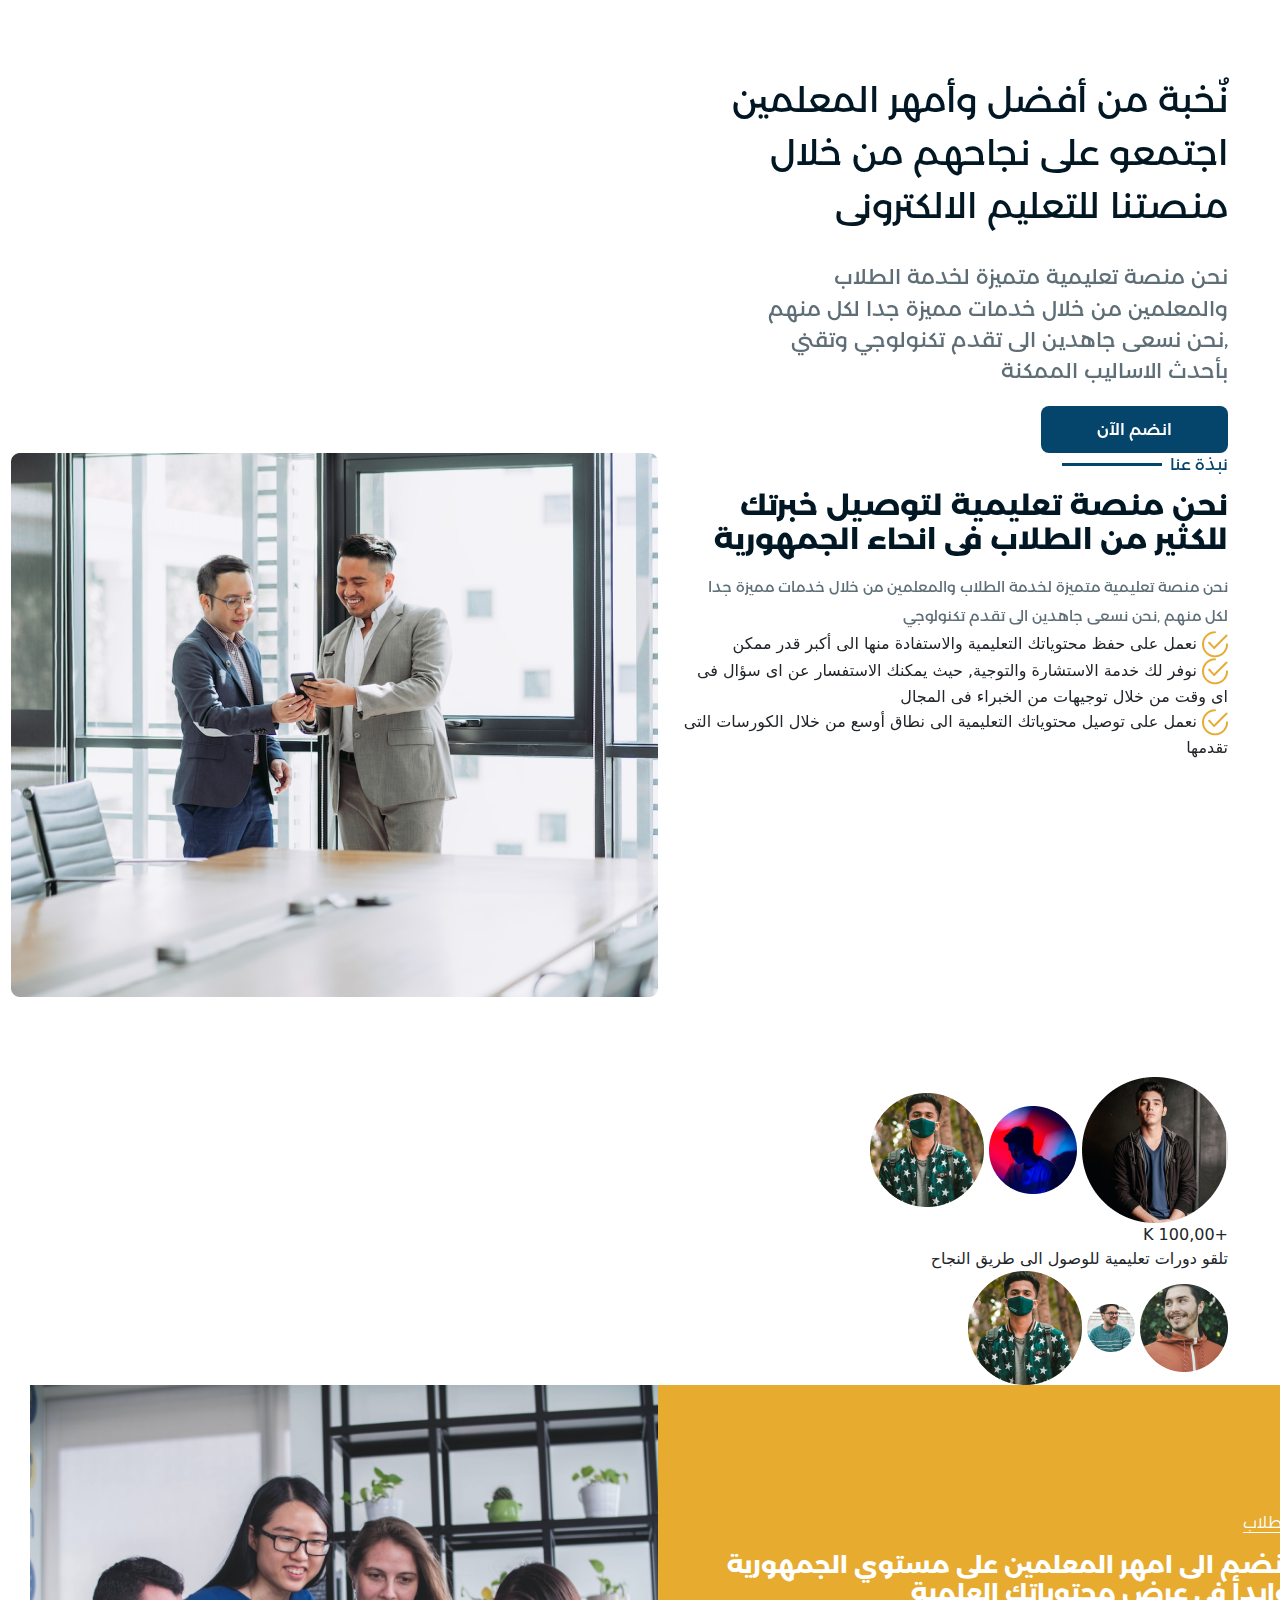
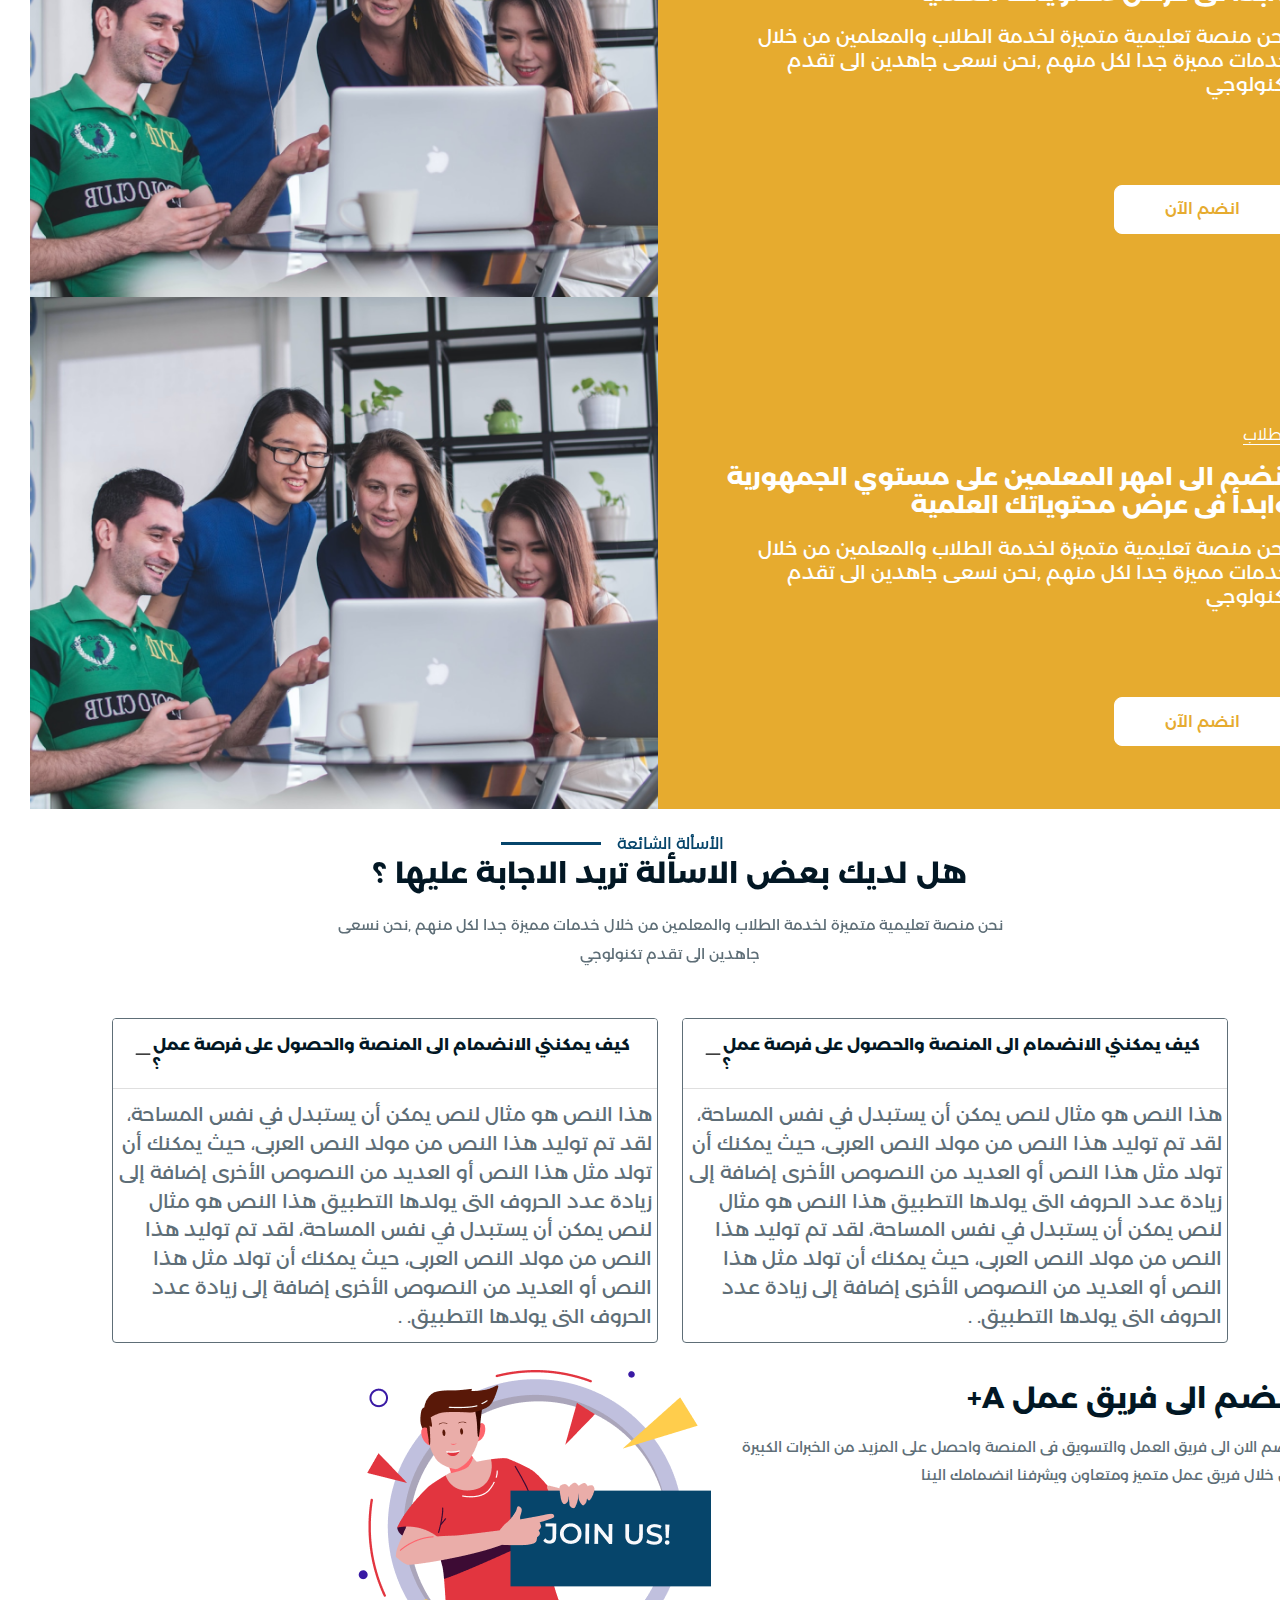
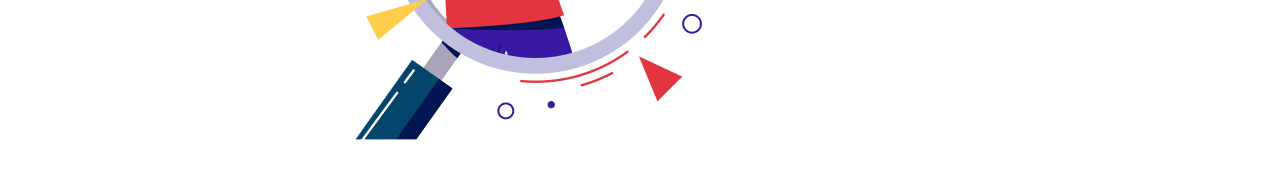
==== commit 2e044549: "23/5" ====
--- a/about.html
+++ b/about.html
@@ -294,6 +294,31 @@
         </div>
     </section>
     <!---------------------- finish faq section -------------------------------------------->
+    <!---------------------- start team join section -------------------------------------------->
+    <section class="team_join">
+        <div class="container-fluid">
+            <div class="row">
+                <div class="col-lg-11 col-12">
+                    <div class="row content">
+                        <div class="col-lg-6 col-12">
+                            <div class="main_title">
+                                <h2>انضم الى فريق عمل A+</h2>
+                                <p>انضم الان الى فريق العمل والتسويق فى المنصة واحصل على المزيد من الخبرات الكبيرة من
+                                    خلال فريق عمل متميز ومتعاون ويشرفنا انضمامك الينا</p>
+                            </div>
+                        </div>
+                        <div class="col-lg-6 col-12">
+                           <div class="img">
+                            <img src="image/Asset 1 1.png" alt="join">
+                           </div>
+                        </div>
+                    </div>
+                </div>
+                <div class="col-lg-1 col-12"></div>
+            </div>
+        </div>
+    </section>
+    <!---------------------- finish team join section -------------------------------------------->
 
     <!-- main js -->
     <script src="js/bootstrap.min.js"></script>
--- a/scss/main.min.css
+++ b/scss/main.min.css
@@ -1 +1 @@
-@import"https://cdn.jsdelivr.net/npm/bootstrap-icons@1.7.0/font/bootstrap-icons.css";:root{--color-white: #fff;--color-primary: #4A93C4;--color-secound: #E6AB2F;--color-text: #021724;--color-pargraph: #5E6E77}@font-face{font-family:"light";src:url("../fonts/ArbFONTS-Montserrat-Arabic-Light.ttf")}@font-face{font-family:"regular";src:url("../fonts/ArbFONTS-Montserrat-Arabic-Regular.ttf")}@font-face{font-family:"medium";src:url("../fonts/ArbFONTS-Montserrat-Arabic-Medium.ttf")}@font-face{font-family:"semi-bold";src:url("../fonts/ArbFONTS-Montserrat-Arabic-SemiBold.ttf")}@font-face{font-family:"bold";src:url("../fonts/ArbFONTS-Montserrat-Arabic-Bold.ttf")}*{-webkit-box-sizing:border-box;-moz-box-sizing:border-box;box-sizing:border-box}body{margin:0;padding:0;overflow-x:hidden;list-style:none;direction:rtl;height:100vh;scroll-behavior:smooth;position:relative}html{scroll-behavior:smooth}a{text-decoration:none;color:var(--color-primary)}ul{list-style:none;padding:0px}p{margin-bottom:0}*::-webkit-scrollbar{width:10px}*::-webkit-scrollbar-track{background:var(--color-primary)}*::-webkit-scrollbar-thumb{background:var(--color-pargraph)}*::-webkit-scrollbar-thumb:hover{background:var(--color-text)}.text{font-size:1rem;color:var(--color-text);font-family:"meduim"}.parg{font-size:1rem;color:var(--color-pargraph);font-family:"regular"}.button{display:flex;align-items:center;justify-content:center;margin-top:20px}.button .first{display:flex;align-items:center;justify-content:center;transition:.2s all ease-in-out;background:var(--color-primary);border-radius:8px;font-size:1rem;font-family:"medium";text-align:center;color:var(--color-white);position:relative;z-index:10;padding:2%}.button .first:hover{background-color:var(--color-white);color:var(--color-primary);border:1px solid var(--color-primary)}.button{display:flex;align-items:center;justify-content:center;margin-top:20px}.button .second{width:30%;border-radius:8px;font-size:1rem;font-family:"medium";border:1px solid var(--color-primary);text-align:center;color:var(--color-primary);position:relative;z-index:10;padding:1%;transition:.25s all ease-in-out}.button .second:hover{background-color:var(--color-primary);color:var(--color-white)}.card_platform{background-color:#f9f9f9;border-bottom:3px solid var(--color-text);border-radius:5px;padding:7% 3%;position:relative}.card_platform h4{color:var(--color-text);font-size:1.2rem;font-family:"bold"}.card_platform p{color:var(--color-secound);font-size:1rem;font-family:"regular"}.header{position:relative}.header img{width:100%;height:250px;background-size:cover}.header .text{position:absolute;text-align:start;display:flex;justify-content:flex-start;align-items:flex-start;flex-direction:column;top:15%;bottom:0;left:0;right:8%}.header .text h2{color:var(--color-white);font-size:3.3rem;font-family:"bold"}.header .text ul{display:flex;flex-direction:row;width:100%;margin-top:2%}.header .text ul li{padding-inline-end:1%}.header .text ul li i{color:#fff;font-size:1.5rem}.header .text ul li a{color:var(--color-white);font-size:1.8rem;font-family:"regular"}.main_title{position:relative;text-align:start;display:flex;justify-content:start;align-items:start;flex-direction:column}.main_title span{font-size:1rem;color:var(--color-primary);font-family:"regular";display:block;position:relative;width:40%}.main_title span::after{content:"";background-color:var(--color-primary);color:var(--color-primary);width:100px;height:3px;position:absolute;right:30%;top:10px}.main_title h2{font-size:1.8rem;font-family:"bold";color:var(--color-text);margin-bottom:3%;margin-top:2%}.main_title p{font-size:.9rem;font-family:"regular";color:var(--color-pargraph);line-height:2}.sec_title{position:relative;text-align:center;display:flex;justify-content:center;align-items:center;flex-direction:column;padding:2% 19%}.sec_title span{font-size:1rem;color:var(--color-primary);font-family:"regular";display:block;position:relative;width:20%}.sec_title span::after{content:"";background-color:var(--color-primary);color:var(--color-primary);width:100px;height:3px;position:absolute;right:100%;top:10px}.sec_title h2{font-size:1.8rem;font-family:"bold";color:var(--color-text);margin-bottom:3%}.sec_title p{font-size:.9rem;font-family:"regular";color:var(--color-pargraph);line-height:2}.input-group{position:relative;margin-bottom:3%}.input-group .icon_form{position:absolute;left:.3rem;top:58%}form .file-upload-wrapper{position:relative;width:100%;height:150px;border:1px dashed var(--color-secound);border-radius:5px;font-family:"regular"}form .file-upload-wrapper::after{content:attr(data-text);font-size:1rem;position:absolute;top:0;left:0;background:rgba(230,171,47,.06);padding:10px 15px;display:flex;justify-content:center;align-items:center;width:calc(100% - 40px);pointer-events:none;z-index:20;height:100%;width:100%;line-height:40px;color:var(--color-text);border-radius:5px 10px 10px 5px;font-weight:300}form .file-upload-wrapper input{opacity:0;position:absolute;top:0;right:0;bottom:0;left:0;z-index:99;height:100%;margin:0;padding:0;display:block;cursor:pointer;width:100%}.form-label{width:100%;font-size:1rem;color:var(--color-primary);font-family:"medium"}.form-control{border-radius:2px;padding-inline-start:4%;background-color:rgba(0,0,0,0);color:var(--color-pargraph);font-family:"regular";border:1px solid #9a9a9a;border-radius:8px !important}.form-control:focus{box-shadow:none !important;border-color:var(--color-pargraph) !important}.form-control::placeholder{color:var(--color-text);font-family:"light" !important;font-size:.9rem}.bootstrap-select>.dropdown-toggle{background-color:rgba(0,0,0,0);border:unset}.bs-searchbox .form-control{border-radius:8px}.bootstrap-select .dropdown-menu li a{font-size:.8rem;color:var(--color-text);font-family:"light"}.bootstrap-select .dropdown-menu li a:active{background-color:rgba(0,0,0,.05)}.bootstrap-select .dropdown-menu li.selected{background-color:rgba(0,0,0,.05)}.bootstrap-select .dropdown-menu li.selected a{color:var(--color-secound)}.input-group .bootstrap-select.form-control .dropdown-toggle{color:var(--color-text);text-align:left;background-color:rgba(0,0,0,0);border-color:#ced4da}.bootstrap-select .dropdown-toggle .filter-option{text-align:right !important}.bootstrap-select .dropdown-toggle:focus,.bootstrap-select>select.mobile-device:focus+.dropdown-toggle{outline:unset !important;outline-offset:unset !important;outline-style:hidden !important}.bootstrap-select .dropdown-menu{text-align:right}.bootstrap-select.show-tick .dropdown-menu li a span.text{margin-right:10px !important;font-size:1.1rem;font-family:"medium";color:var(--color-pargraph)}textarea{height:150px}textarea.form-control{padding-left:2%}.form-select,.bootstrap-select{border-radius:8px !important;border:1px solid #9a9a9a;padding:.375rem 2.25rem .375rem 1.4rem;font-family:"regular";background-color:rgba(0,0,0,0);color:var(--iconcolor);background-position:right;position:relative;width:100% !important}.form-select:focus,.bootstrap-select:focus{box-shadow:unset !important}.btn:focus,.form-check-input:focus,.form-check :focus,.btn-check:focus+.btn,.btn-close:focus,.accordion-button:focus,.btn-light:active:focus{box-shadow:none}.form-check .form-check-input{float:right;margin-left:5px}.form-check .form-check-input:checked{background-color:var(--color-primary);border-color:var(--color-primary)}.form-check .form-check-label{font-size:1rem;font-family:"regular";color:var(--color-text)}input[type=data]{color:var(--color-secound);font-family:"regular"}input[type=data]::placeholder{content:""}::-webkit-calendar-picker-indicator{background-color:#fff;opacity:0;padding:5px;cursor:pointer;width:50%;border-radius:3px}input::-webkit-outer-spin-button,input::-webkit-inner-spin-button{-webkit-appearance:none;margin:0}.navbar .navbar-toggler{cursor:pointer;border:1px solid var(--color-primary);width:1.8em !important;height:1.8em !important;padding:0 7px 2px 7px !important;outline:none !important}.navbar .navbar-toggler-icon{transition:all .2s ease-out;transform:rotate(0 deg)}.navbar .navbar-toggler-icon,.navbar .navbar-toggler-icon::before,.navbar .navbar-toggler-icon::after{width:1em !important;height:2px !important;display:flex;background-image:none;background-color:var(--color-primary);position:absolute !important;transition:all .2s ease-in}.navbar .navbar-toggler-icon::before{content:"";display:block;top:-0.3em}.navbar .navbar-toggler-icon::after{content:"";display:block;bottom:-0.3em}.navbar .navbar-toggler:focus{box-shadow:none;cursor:pointer;border:1px solid var(--color-primary) !important;width:1.8em !important;height:1.8em !important;padding:0 7px 2px !important}.active-hamburger .navbar-toggler-icon{transition:.2s;transform:rotate(405deg)}.active-hamburger .navbar-toggler-icon::before{top:0;opacity:0}.active-hamburger .navbar-toggler-icon::after{transition:.2s;transform:rotate(-90deg);display:flex;justify-content:center;text-align:center;top:0;left:0}#preloader{background-image:url(../image/Spin-2.1s-191px.svg);background-repeat:no-repeat;background-position:center;background-size:cover;background-color:#fff;background-size:15%;height:100vh;width:100%;position:fixed;z-index:1100}#button{display:inline-block;background-color:var(--color-primary);width:40px;height:40px;border-radius:50%;text-align:center;position:fixed;bottom:40px;left:30px;transition:background-color .5s,opacity .5s,visibility .5s;opacity:0;visibility:hidden;z-index:100;border:1px solid var(--color-fourth);animation:move-toggs 3s linear infinite}#button::after{font-weight:normal;font-style:normal;font-size:2em;line-height:50px;color:var(--color-primary)}#button i{color:var(--color-white);margin:auto;font-size:22px;transition:.3s all}#button:hover{background-color:var(--color-text);cursor:pointer}#button:hover i{color:var(--color-white)}#button:active{background-color:#555}#button.show{opacity:1;visibility:visible}@keyframes move-toggs{0%{bottom:40px}25%{bottom:20px}50%{bottom:10px}75%{bottom:20px}100%{bottom:40px}}.navbar{background-color:var(--color-white);transition:.25s all ease-in-out}.navbar .navbar-brand{width:70px;height:70px}.navbar .navbar-brand img{width:100%;height:100%}.navbar .navbar-collapse .navbar-nav{width:66%;justify-content:center}.navbar .navbar-collapse .navbar-nav .nav-item{transition:.35s all ease-in;position:relative}.navbar .navbar-collapse .navbar-nav .nav-item .nav-link{font-size:1rem;font-family:"regular";color:var(--color-text);padding-left:1rem;padding-right:1rem;position:relative;overflow:hidden;z-index:1;transition:.25s all}.navbar .navbar-collapse .navbar-nav .nav-item .nav-link:hover{color:var(--color-secound)}.navbar .navbar-collapse .navbar-nav .nav-item .nav-link.active{color:var(--color-primary);font-family:"bold";transition:.25s all ease-in-out}.navbar .navbar-collapse .navbar-nav .nav-item .nav-link.active:hover{color:var(--color-secound)}.navbar .navbar-collapse .account_btn{width:17%;margin-top:0}.navbar .navbar-collapse .account_btn .first{padding:3% 4%;font-size:.8rem;font-family:"regular";border-radius:0;background-color:var(--color-white);color:var(--color-primary);border:1px solid var(--color-primary)}.navbar .navbar-collapse .register_btn{width:17%;margin:0;position:relative}.navbar .navbar-collapse .register_btn::before{content:"";top:5px;right:0;position:absolute;width:2px;height:30px;color:rgba(154,154,154,.65);background-color:rgba(154,154,154,.65)}.navbar .navbar-collapse .register_btn .first{padding:5% 14%;font-size:.8rem;font-family:"regular";border-radius:0;border-radius:5px}.navbar .navbar-collapse .dropdown .dropdown-toggle{background-color:rgba(0,0,0,0);border:none;font-size:1rem;font-family:"regular";color:var(--color-text)}.navbar .navbar-collapse .dropdown .dropdown-menu{min-width:4rem}.navbar .navbar-collapse .dropdown .dropdown-menu .dropdown-item{font-family:"regular";font-size:.8rem;color:var(--color-text)}.navbar.change{background-color:rgba(16,34,46,.8)}.navbar.change .navbar-nav{width:100%}.navbar.change .navbar-nav .nav-item{position:relative}.navbar.change .navbar-nav .nav-item .nav-link{padding-right:1.8rem;padding-left:1.8rem}.hero_section{position:relative;padding:5% 0 0}.hero_section .content{text-align:start;padding-inline-end:5%}.hero_section .content h1{font-size:2.2rem;color:var(--color-text);font-family:"regular";padding:2% 0 4%;line-height:1.5}.hero_section .content p{font-size:1.3rem;color:var(--color-pargraph);font-family:"regular";padding-inline-end:10%}.hero_section .content .button{justify-content:start}.hero_section .content .button .btn{width:36%}.hero_section .content .join_us_hero{margin:2rem 0;display:flex;justify-content:space-between}.hero_section .content .join_us_hero span{width:80%;font-size:1rem;font-family:"light";color:var(--color-text)}.hero_section .content .join_us_hero .img{display:flex;flex-direction:row;align-items:center;padding-inline-start:0;width:40%}.hero_section .content .join_us_hero .img img{width:30px;height:30px}.hero_section .tab_teacher .nav .nav-link{background-color:rgba(0,0,0,0)}.hero_section .tab_teacher .nav .nav-link img{width:100%;height:175px;object-fit:cover;border-radius:16px}.hero_section .tab_teacher .nav .nav-link.active img{border:3px solid var(--color-secound)}.hero_section .tab_teacher .tab-content .card_teacher .img{width:100%;height:350px}.hero_section .tab_teacher .tab-content .card_teacher .img img{width:85%;height:100%;object-fit:cover;border-radius:16px}.hero_section .tab_teacher .tab-content .card_teacher .info{background:#fff;box-shadow:0px 8px 24px rgba(60,57,57,.22);border-radius:16px;transform:translateY(-35px);width:85%;padding:1.25rem;display:flex}.hero_section .tab_teacher .tab-content .card_teacher .info .title h6{font-size:20px;line-height:24px;font-family:"regular";color:var(--color-text)}.hero_section .tab_teacher .tab-content .card_teacher .info .title p{color:var(--color-pargraph);font-size:.9rem;font-family:"light"}.hero_section .tab_teacher .tab-content .card_teacher .info .title h4{font-size:1rem;color:var(--color-text);font-family:"semi-bold";margin-top:12%}.hero_section .tab_teacher .tab-content .card_teacher .info .rate{background-color:var(--color-secound);width:45px;height:45px;border-radius:50%;display:flex;flex-direction:column;justify-content:center;align-items:center}.hero_section .tab_teacher .tab-content .card_teacher .info .rate i{color:var(--color-white);font-size:1rem}.hero_section .tab_teacher .tab-content .card_teacher .info .rate span{font-family:"light";font-size:12px;color:#fff}.hero_section .ball1{position:absolute;left:62px;top:0;z-index:-1}.hero_section .ball2{position:absolute;left:34%;bottom:61px;z-index:-1;opacity:.2}.about_us_section{position:relative;background-color:rgba(6,69,107,.04);padding:5% 0}.about_us_section .img{height:380px;width:100%;margin-top:2rem}.about_us_section .img img{width:100%;height:100%;object-fit:cover;border-radius:9px;transform:matrix(-1, 0, 0, 1, 0, 0)}.about_us_section .lists{padding-inline-start:5%}.about_us_section .lists .list{border-top:1px solid var(--color-primary);padding:1.5rem 0}.about_us_section .lists .list h4{font-size:1.2rem;text-align:start;color:var(--color-text);font-family:"medium"}.about_us_section .lists .list p{font-size:1rem;text-align:start;color:var(--color-pargraph);font-family:"regular";line-height:22px}.why_section{background-image:url(../image/why.png);background-position:center;background-size:contain;background-repeat:no-repeat;padding:5% 0}.why_section .boxes .box .counter{color:var(--color-primary);font-size:2rem;font-family:"bold"}.why_section .boxes .box .head-categ{color:var(--color-primary);font-size:1.5rem;font-family:"bold"}.why_section .boxes .box p{color:var(--color-text);font-size:1.5rem;font-family:"regular"}.why_section .join_us_why{width:70%;margin:5% auto;border:1px dashed #e6ab2f;border-radius:5px;padding:1.25rem;display:flex;flex-direction:row;align-items:center;justify-content:space-between}.why_section .join_us_why .info{width:60%}.why_section .join_us_why .info h4{font-size:1.25rem;color:var(--color-text);font-family:"bold"}.why_section .join_us_why .info p{font-size:1rem;font-family:"regular";color:var(--color-pargraph);line-height:30px;text-align:start}.why_section .join_us_why .button{width:40%}.why_section .join_us_why .button .btn{background-color:var(--color-secound);padding:3% 0;width:60%;border:1px solid var(--color-secound)}.why_section .join_us_why .button .btn:hover{background-color:rgba(0,0,0,0);color:var(--color-secound)}.notes_section{background-color:#06456b;padding:3% 0}.notes_section .card_list{display:flex;flex-direction:column;justify-content:flex-start;align-items:start;padding:5%;position:relative}.notes_section .card_list::after{position:absolute;left:0;top:0;content:"";width:1px;height:100%;color:#cfdbe2;background-color:#cfdbe2}.notes_section .card_list::after:last-child{display:none}.notes_section .card_list img{width:81px;height:61px}.notes_section .card_list h6{color:#fff;font-size:1rem;font-family:"bold";margin-top:3%}.notes_section .card_list p{color:#cfdbe2;font-size:.8rem;font-family:"regular";line-height:24px;display:-webkit-box;-webkit-line-clamp:3;-webkit-box-orient:vertical;overflow:hidden;text-overflow:ellipsis}.joinus{position:relative;background-color:#e6ab2f}.joinus .img{width:100%;height:100%}.joinus .img img{width:100%;height:100%;object-fit:cover}.joinus .content{padding:20% 3% 10%}.joinus .content span{font-size:1rem;font-family:"light";color:var(--color-white);border-bottom:1px solid var(--color-white)}.joinus .content h2{font-size:1.5rem;color:var(--color-white);font-family:"bold";margin:1rem 0}.joinus .content p{font-size:1.2rem;color:var(--color-white);font-family:"regular";line-height:24px}.joinus .content .button{display:flex;justify-content:start;align-items:start;width:100%;margin-top:15%}.joinus .content .button .btn{background-color:#fff;width:30%;color:var(--color-secound);border:1px solid var(--color-white)}.joinus .content .button .btn:hover{background-color:var(--color-secound);color:#fff}.lastnews{position:relative;padding:3% 0}.lastnews .first_blog .img{position:relative;width:100%;height:350px}.lastnews .first_blog .img img{width:100%;height:100%;object-fit:cover;border-radius:19px}.lastnews .first_blog .img .overlay{position:absolute;background:linear-gradient(0deg, rgba(0, 0, 0, 0.33), rgba(0, 0, 0, 0.33)),url(.jpg),#d9d9d9;width:100%;height:100%;top:0;left:0;opacity:.3;border-radius:19px}.lastnews .first_blog .img .text{position:absolute;bottom:7%;width:85%;left:10%}.lastnews .first_blog .img .text span{color:#fff;font-size:.8rem;font-family:"light"}.lastnews .first_blog .img .text a{color:#fff;font-size:1rem;font-family:"light"}.lastnews .first_blog .img .text h4{color:var(--color-white);font-size:1.2rem;font-family:"bold";padding-bottom:5%;padding-top:2%;display:-webkit-box;-webkit-line-clamp:3;-webkit-box-orient:vertical;overflow:hidden;text-overflow:ellipsis}.lastnews .anther_blog .card_blog{display:flex;flex-direction:row;justify-content:start;align-items:flex-start;margin-bottom:5%}.lastnews .anther_blog .card_blog a{width:40%}.lastnews .anther_blog .card_blog .img{height:150px}.lastnews .anther_blog .card_blog .img img{width:100%;height:100%;object-fit:cover;border-radius:19px}.lastnews .anther_blog .card_blog .info{width:60%;padding-inline-start:4%}.lastnews .anther_blog .card_blog .info span{color:#484c5f;font-size:1rem;font-family:"light"}.lastnews .anther_blog .card_blog .info h4{color:var(--color-text);font-size:1.1rem;font-family:"bold";margin-bottom:10%;margin-top:5%;display:-webkit-box;-webkit-line-clamp:4;-webkit-box-orient:vertical;overflow:hidden;text-overflow:ellipsis}.lastnews .anther_blog .card_blog .info a{color:var(--color-primary);font-size:1rem;font-family:"regular"}.team_section .sec_title{padding-top:8%}.team_section img{border-radius:19px;object-fit:cover}.team_section .first_im{height:90px;width:229px}.team_section .second{width:203px;height:200px;margin-top:24px;transform:translateX(-100px)}.team_section .third{width:203px;height:200px;transform:translateX(100px);margin-bottom:24px}.team_section .fourth{width:203px;height:200px}.team_section .fifth{height:90px;width:229px;transform:translate(106%, -125px)}.faq_section .accordion .accordion-item{margin:5% 0;border:1px solid var(--color-pargraph)}.faq_section .accordion .accordion-item .accordion-header{font-size:2.2rem;font-family:"bold";color:var(--color-text)}.faq_section .accordion .accordion-item .accordion-header .accordion-button{color:var(--color-text);background-color:var(--color-white)}.faq_section .accordion .accordion-item .accordion-header .accordion-button::after{margin-right:auto;margin-left:unset;background-image:url("data:image/svg+xml,%3Csvg xmlns='http://www.w3.org/2000/svg' width='16' height='16' fill='currentColor' class='bi bi-dash-lg' viewBox='0 0 16 16'%3E%3Cpath fill-rule='evenodd' d='M2 8a.5.5 0 0 1 .5-.5h11a.5.5 0 0 1 0 1h-11A.5.5 0 0 1 2 8Z'/%3E%3C/svg%3E")}.faq_section .accordion .accordion-item .accordion-header .accordion-button.collapsed{color:var(--color-text);background-color:var(--color-white)}.faq_section .accordion .accordion-item .accordion-header .accordion-button.collapsed::after{margin-right:auto;margin-left:unset;background-image:url("data:image/svg+xml,%3Csvg xmlns='http://www.w3.org/2000/svg' width='16' height='16' fill='currentColor' class='bi bi-plus-lg' viewBox='0 0 16 16'%3E%3Cpath fill-rule='evenodd' d='M8 2a.5.5 0 0 1 .5.5v5h5a.5.5 0 0 1 0 1h-5v5a.5.5 0 0 1-1 0v-5h-5a.5.5 0 0 1 0-1h5v-5A.5.5 0 0 1 8 2Z'/%3E%3C/svg%3E")}.faq_section .accordion .accordion-item .accordion-collapse .accordion-body{font-size:1.2rem;font-family:"regular";color:var(--color-pargraph);padding:2% 1%}.blogs_section{padding:30px 0}.blogs_section .card_blog{display:flex;flex-direction:column;align-items:flex-start;border-radius:10px;margin-top:4%}.blogs_section .card_blog .img{width:100%;height:350px}.blogs_section .card_blog .img img{width:100%;height:100%;border-radius:10px}.blogs_section .card_blog .date_info{width:100%;padding:3% 0;position:relative}.blogs_section .card_blog .date_info .cate{color:#99a3aa;font-size:1rem;font-family:"light";margin-inline-start:4%}.blogs_section .card_blog .date_info .cate i{color:var(--color-secound);margin-inline-end:2%}.blogs_section .card_blog .info{padding-inline-start:3%;display:flex;justify-content:flex-start;flex-direction:column;width:90%;padding-bottom:20px}.blogs_section .card_blog .info h2{color:var(--color-text);font-size:1.2rem;font-family:"bold";padding:15px 0;margin-bottom:0;line-height:1.5}.blogs_section .card_blog .info p{color:#6d7f94;font-size:.9rem;font-family:"regular";line-height:1.5;display:-webkit-box;-webkit-line-clamp:3;-webkit-box-orient:vertical;overflow:hidden;text-overflow:ellipsis}.blogs_section .card_blog .info .button{width:100%;justify-content:flex-start;align-items:start;margin:2%}.blogs_section .card_blog .info .button .read{background-color:rgba(0,0,0,0);color:var(--color-text);font-size:1rem;font-family:"regular";padding:10px;text-align:center}.single_blog{padding:30px 0}.single_blog .shape{z-index:-1;position:absolute;left:0;top:0;width:290px;height:220px;opacity:.5}.single_blog .social_list{padding-top:25%}.single_blog .social_list h6{margin-top:3%;font-size:1rem;font-family:"regular"}.single_blog .social_list .soclal_icon{display:flex;flex-direction:column;justify-content:center;align-items:center}.single_blog .social_list .soclal_icon li i{font-size:2rem;color:var(--color-primary)}.single_blog .img{width:100%;height:500px}.single_blog .img img{width:100%;height:100%}.single_blog .content{padding:2% 0}.single_blog .content span{color:var(--color-pargraph);font-size:.8rem;font-family:"regular"}.single_blog .content span i{color:var(--color-primary)}.single_blog .content h2{color:var(--color-text);font-size:2rem;font-family:"bold";padding:15px 0;margin-bottom:0}.single_blog .content p{color:#6d7f94;font-size:1.1rem;font-family:"regular";line-height:1.5}.blogs_page{padding:3% 0;position:relative}.blogs_page .img{width:100%;height:344px;object-fit:cover}.blogs_page .img img{width:100%;height:100%}.blogs_page .title{padding-top:4%}.blogs_page .title h2{font-size:2.5rem;color:var(--color-text);font-family:"bold"}.blogs_page .title p{font-size:1rem;font-family:"regular";color:var(--color-pargraph);padding-top:2rem}.blogs_page .button{justify-content:start;align-items:flex-start}.blogs_page .button a{color:#021724;font-family:"regular"}.blogs_page .shape{z-index:-1;position:absolute;left:0;top:0;width:290px;height:220px;opacity:.5}.pagination_section{margin-top:3rem}.pagination_section .pagination .page-item{border:1px solid var(--color-secound);background-color:rgba(0,0,0,0);border-radius:8px;display:flex;justify-content:center;align-items:center;margin-inline-end:2%;width:40px;height:40px;transition:.3s all ease-in-out}.pagination_section .pagination .page-item:hover{background-color:var(--color-secound)}.pagination_section .pagination .page-item:hover .page-link{color:var(--color-white)}.pagination_section .pagination .page-item .page-link{color:var(--color-secound);font-family:"bold";border-color:rgba(0,0,0,0);font-size:1rem;padding:5px;background-color:rgba(0,0,0,0);transition:.3s all ease-in-out}.pagination_section .pagination .page-item.active{background-color:var(--color-secound)}.pagination_section .pagination .page-item.active .page-link{color:var(--color-white)}.contact_us{padding:50px 0}.contact_us h2{margin-bottom:1%}.contact_us form{margin-top:5%;padding-inline-end:40%}.contact_us form .input-group{position:relative}.contact_us form .input-group .code-input-container{display:flex;justify-content:center;align-items:center;gap:5px;width:100%;padding:30px;border:1px solid var(--color-pargraph);padding:65px 69px 80px;border-radius:8px}.contact_us form .input-group .code-input-container .code-digit{width:15%;height:30px;text-align:center;font-size:18px;font-family:"bold";border:none;border-bottom:1px solid var(--color-text);border-radius:0px !important}.contact_us form .input-group .code-input-container .code-digit:focus-visible{outline:none !important;border-bottom:1px solid var(--color-secound);color:var(--color-secound)}.contact_us form .input-group .form-control{padding-bottom:11px;padding-top:11px}.contact_us form .input-group span{color:#e31e25}.contact_us form .input-group .icon{position:absolute;top:52%;right:19px;color:var(--color-text);z-index:100}.contact_us form .button{width:100%}.contact_us form .button .btn{background-color:var(--color-secound);color:var(--color-white);font-size:1rem;width:100%;border-radius:8px;font-family:"regular"}.counter_section{padding:2% 5%;margin:0% 0 4%;background-color:rgba(5,27,103,.08)}.counter_section .boxes .box{flex-direction:column;text-align:center;flex-direction:row;display:flex}.counter_section .boxes .box .icon{width:55px;height:55px;display:flex;justify-content:center;align-items:center;border-radius:50%;background-color:#fff}.counter_section .boxes .box .icon i{color:var(--color-primary);font-size:1.5rem}.counter_section .boxes .box .content{padding-inline-start:4%}.counter_section .boxes .box .counter{font-size:1.5rem;font-family:"medium";color:var(--color-text)}.counter_section .boxes .box .head-categ{font-size:1rem;font-family:"regular";color:var(--color-pargraph)}.mensaa_section{position:relative;padding-bottom:5%}.mensaa_section .img{width:100%;height:465px;margin-top:13%;position:relative}.mensaa_section .img .shape1{position:absolute;width:103px;height:88px;bottom:-37px;right:-42px}.mensaa_section .img .shape2{position:absolute;width:60%;height:151px;object-fit:cover;right:-164px;top:82px}.mensaa_section .img .shape3{position:absolute;height:196px;left:27px;bottom:-4px;width:60%}.mensaa_section .img img{width:60%;height:100%}.mensaa_section .mansaa_cards{display:flex;flex-direction:row;flex-wrap:wrap;margin-top:40px}.mensaa_section .mansaa_cards .mansaa_card{display:flex;width:45%;flex-direction:column;justify-content:start;align-items:flex-start;background-color:#f4f8fb;padding:1rem 1.2rem;margin-inline-end:5%;margin-bottom:2%;height:270px}.mensaa_section .mansaa_cards .mansaa_card:nth-child(even){transform:translateY(20px)}.mensaa_section .mansaa_cards .mansaa_card h6{color:var(--color-text);font-size:1.1rem;font-family:"medium";padding:1rem 0}.mensaa_section .mansaa_cards .mansaa_card p{color:var(--color-pargraph);font-size:.7rem;font-family:"light";line-height:2;display:-webkit-box;-webkit-line-clamp:5;-webkit-box-orient:vertical;overflow:hidden;text-overflow:ellipsis}.last_news{background-color:rgba(5,27,103,.04);padding:5px 0 20px}.last_news .sec_title{padding-bottom:60px}.last_news .last_box{background-color:#fff;display:block;height:447px}.last_news .last_box .img{height:300px;width:100%}.last_news .last_box .img img{width:100%;height:100%;object-fit:cover}.last_news .last_box .text{background-color:var(--color-white);padding:2rem 1.1rem}.last_news .last_box .text h6{font-size:1.2rem;font-family:"medium";color:var(--color-text);text-align:center}.last_news .last_box .text p{font-size:.7rem;font-family:"regular";color:var(--color-pargraph);text-align:center;display:-webkit-box;-webkit-line-clamp:3;-webkit-box-orient:vertical;overflow:hidden;text-overflow:ellipsis}.app_section{position:relative}.app_section .app{background-image:url(../image/app-back.png);background-position:center;background-size:cover;padding:100px 60px;border-radius:20px;position:relative}.app_section .app .app_image{position:absolute;left:-28px;bottom:-107px;height:636px;width:49%}.app_section .app h4{color:var(--color-white);padding-bottom:3rem;font-size:2rem;font-family:"semi-bold";padding-inline-end:10%}.app_section .app .app_links{display:flex;flex-direction:row}.app_section .app .app_links a{display:inline-block;margin-inline-end:2%}.app_section .app .app_links a img{width:165px;height:50px}.join_us{background-color:rgba(5,27,103,.04)}.join_us .main_title{padding-top:120px}.join_us .button{justify-content:start;margin-top:10%}.join_us .img{width:100%;height:442px;display:flex;justify-content:flex-end;padding-top:60px}.join_us .img img{object-fit:cover;width:60%;height:100%}.subscribe_section{position:relative;transform:translateY(66px)}.subscribe_section .suscripe_form{background-image:url(../image/subscripe.png);background-size:cover;padding:5% 3%;border-radius:20px}.subscribe_section .suscripe_form .main_title{padding-inline-end:12%}.subscribe_section .suscripe_form .main_title h2{font-size:1.2rem}.subscribe_section .suscripe_form .main_title p{font-size:.9rem}.subscribe_section .suscripe_form .main_title h2,.subscribe_section .suscripe_form .main_title p{color:var(--color-white)}.subscribe_section .suscripe_form form{margin-top:3%}.subscribe_section .suscripe_form form .input-group{padding:6% 0% 2%;position:relative}.subscribe_section .suscripe_form form .input-group .form-control{border-color:var(--color-white);border-left-color:rgba(0,0,0,0);border-radius:8px !important;width:100%;padding-top:2%;padding-bottom:2%;background-color:#fff}.subscribe_section .suscripe_form form .input-group .form-control::placeholder{color:var(--color-secound)}.subscribe_section .suscripe_form form .input-group .btn{font-family:"regular";color:var(--color-white);border:1px solid var(--color-white);background-color:#3b3e44;border:1px solid #3b3e44;width:20%;transition:.25s all ease-in-out;position:absolute;border-radius:8px !important;z-index:100;left:13px;bottom:18px}.subscribe_section .suscripe_form form .input-group .btn:hover{background-color:#fff;color:#3b3e44}.subscribe_section .suscripe_form form .input-group .icon_subscripe{position:absolute;right:162px;top:55%}.subscribe_section .suscripe_form form .input-group .icon_subscripe i{color:var(--color-white);font-size:1.2rem}footer{padding:7% 0 2%;background-color:#f6f9fc}footer .logo_footer{display:flex;justify-content:flex-start;flex-direction:column;align-items:flex-start}footer .logo_footer img{width:70px;height:70px}footer .logo_footer .disc{font-size:1rem;font-family:"regular";color:var(--color-pargraph);text-align:start;padding-top:3%;padding-inline-end:15%}footer .important_links{padding-top:8%}footer .important_links .adress{font-size:1.3rem;color:var(--color-text);font-family:"bold"}footer .important_links ul{display:flex;flex-direction:column;justify-content:start;padding-top:5%}footer .important_links ul li{margin-bottom:10%}footer .important_links ul li a{color:var(--color-text);font-family:"regular";font-size:1rem}footer .app{padding-top:4%;text-align:center}footer .app .app_button{display:flex;justify-content:center;align-items:center;text-align:center;flex-direction:column;padding-top:5%}footer .app .app_button a{margin-bottom:3%}footer .app .app_button a img{width:81%}.lower_footer{border-top:1px solid var(--color-pargraph);display:flex;flex-direction:row;justify-content:space-between;flex-wrap:wrap;padding:1% 5%;background-color:#f6f9fc}.lower_footer .slug{text-align:start;width:50%}.lower_footer .slug p{font-size:1rem;font-family:"regular";color:var(--color-pargraph)}.lower_footer ul{display:flex;flex-direction:row;justify-content:flex-end;align-items:flex-end;width:50%}.lower_footer ul li{padding-inline-start:1%}.lower_footer ul li a i{color:var(--color-text);transition:.25s all ease-in-out}.lower_footer ul li a:hover i{color:var(--color-primary)}.breadcremb{background-image:url(../image/about-back.png);background-size:cover;background-position:center}.breadcremb .text h2{font-size:1.5rem;color:#fff;font-family:"bold"}.breadcremb .text ul{display:flex;flex-direction:row}main.coll{background-image:url(../image/about-back.png);background-size:cover;background-position:center}.aboutus_section .img{width:100%;height:350px}.aboutus_section .img img{width:100%;height:100%}.aboutus_section .content{display:flex;flex-direction:row;justify-content:flex-start;margin-top:2%}.aboutus_section .content .text{padding-inline-start:2%}.aboutus_section .content .text h6{color:var(--color-text);font-size:1.2rem;font-family:"bold"}.aboutus_section .content .text p{color:var(--color-text);font-size:1rem;font-family:"regular"}.aboutus_section .content span{color:var(--color-primary);font-size:1rem}.vedio_container{position:relative;display:flex;justify-content:center;align-items:center;height:400px;width:100%;padding:50px 0}#video-section{position:relative;width:70%;height:100%;border-radius:20px}#video-poster{position:absolute;top:0;left:0;width:100%;height:100%;object-fit:cover;z-index:99;border-radius:20px}#play-icon{font-size:5rem;color:#fff;cursor:pointer;display:flex;align-items:center;justify-content:center;z-index:100;top:0%;left:0%;right:0;width:100%;height:100%;position:absolute;z-index:100}#play-icon i{color:var(--color-white);font-size:4.5rem}#video-player{position:absolute;top:0;left:0;width:100%;height:100%;display:none}.serveice_ti .sercice_cards{display:flex;flex-direction:row;flex-wrap:wrap}.serveice_ti .sercice_cards .service_card{display:flex;flex-direction:column;justify-content:flex-start;width:23%;background-color:var(--color-white);box-shadow:-15px 30px 60px rgba(0,0,0,.05);margin-inline-end:2%;padding:1.2rem;border-radius:10px;height:235px}.serveice_ti .sercice_cards .service_card .img{width:50px;height:50px}.serveice_ti .sercice_cards .service_card .img img{width:100%;height:100%}.serveice_ti .sercice_cards .service_card h6{color:var(--color-text);font-size:1.2rem;font-family:"bold";padding-top:5%}.serveice_ti .sercice_cards .service_card p{color:var(--color-pargraph);font-size:1rem;font-family:"light";display:-webkit-box;-webkit-line-clamp:5;-webkit-box-orient:vertical;overflow:hidden;text-overflow:ellipsis}.counter_about_section{padding:2% 0;margin:4% 0}.counter_about_section .boxes .box{flex-direction:column;text-align:center}.counter_about_section .boxes .box .counter{font-size:2.5rem;font-family:"medium";color:var(--color-white)}.counter_about_section .boxes .box .head-categ{font-size:1.21rem;font-family:"regular";color:var(--color-white)}.adventages_courses{position:relative}.adventages_courses .main_title{padding-top:28%}.adventages_courses .mansaa_cards{display:flex;flex-direction:row;flex-wrap:wrap;margin-top:40px}.adventages_courses .mansaa_cards .card_first span{background-color:#eda8c1}.adventages_courses .mansaa_cards .card_first:hover{background-color:#eda8c1}.adventages_courses .mansaa_cards .card_first:hover span{color:#fff;background-color:var(--color-white);background-color:rgba(255,255,255,.24);box-shadow:0px 15px 30px rgba(237,168,193,.4)}.adventages_courses .mansaa_cards .card_sec span{background-color:#2f4858}.adventages_courses .mansaa_cards .card_sec:hover{background-color:#2f4858}.adventages_courses .mansaa_cards .card_sec:hover span{color:#fff;background-color:var(--color-white);background-color:rgba(255,255,255,.24);box-shadow:0px 15px 30px rgba(47,72,88,.4)}.adventages_courses .mansaa_cards .card_third span{background-color:#e85c19}.adventages_courses .mansaa_cards .card_third:hover{background-color:#e85c19}.adventages_courses .mansaa_cards .card_third:hover span{color:#fff;background-color:rgba(255,255,255,.24);box-shadow:0px 15px 30px rgba(232,92,25,.4)}.adventages_courses .mansaa_cards .card_fourth span{background-color:#887fa6}.adventages_courses .mansaa_cards .card_fourth:hover{background-color:#887fa6}.adventages_courses .mansaa_cards .card_fourth:hover span{color:#fff;background-color:rgba(255,255,255,.24);box-shadow:0px 15px 30px rgba(136,127,166,.4)}.adventages_courses .mansaa_cards .mansaa_card{display:flex;width:45%;flex-direction:column;justify-content:start;align-items:flex-start;background-color:#fff;box-shadow:0px 0px 77px rgba(5,27,103,.04);padding:2rem;margin-inline-end:5%;margin-bottom:5%;transition:.25s all ease;border-radius:20px}.adventages_courses .mansaa_cards .mansaa_card:hover h6{color:var(--color-white)}.adventages_courses .mansaa_cards .mansaa_card:hover p{color:var(--color-white)}.adventages_courses .mansaa_cards .mansaa_card:nth-child(even){transform:translateY(20px)}.adventages_courses .mansaa_cards .mansaa_card span{transition:.25s all ease-in-out;width:40px;height:40px;display:flex;justify-content:center;align-items:center;color:var(--color-white);font-size:1.2rem;font-family:"regular";border-radius:50%;transition:.25s all ease}.adventages_courses .mansaa_cards .mansaa_card h6{color:var(--color-text);font-size:1.1rem;font-family:"medium";padding:1rem 0;transition:.25s all ease}.adventages_courses .mansaa_cards .mansaa_card p{color:var(--color-pargraph);font-size:1rem;font-family:"light";line-height:2;display:-webkit-box;-webkit-line-clamp:3;-webkit-box-orient:vertical;overflow:hidden;text-overflow:ellipsis;transition:.25s all ease}.testmonies_section{position:relative;padding:50px 0 10px}.testmonies_section .swiper{width:100%;height:450px}.testmonies_section .swiper .swiper-slide{height:430px;width:100%;text-align:center;font-size:18px;background:rgba(0,0,0,0);display:-webkit-box;display:-ms-flexbox;display:-webkit-flex;display:flex;-webkit-box-pack:center;-ms-flex-pack:center;-webkit-justify-content:start;justify-content:flex-start;-webkit-box-align:start;-ms-flex-align:start;-webkit-align-items:start;align-items:flex-start;padding:2%;flex-direction:column}.testmonies_section .swiper .swiper-slide .head{display:flex;justify-content:center;align-items:center;flex-direction:column;box-shadow:-15px 30px 70px rgba(171,175,199,.19);background-color:var(--color-white);border-radius:10px;width:100%}.testmonies_section .swiper .swiper-slide .head .img{transform:translateY(-22px)}.testmonies_section .swiper .swiper-slide .head .img img{width:55px;height:55px;border-radius:50%;padding:3px;border:2px dashed var(--color-secound)}.testmonies_section .swiper .swiper-slide .head .text{display:flex;justify-content:center;align-items:center;flex-direction:column;padding:23px 15px}.testmonies_section .swiper .swiper-slide .head .text h6{font-size:.9rem;font-family:"medium";color:var(--color-text)}.testmonies_section .swiper .swiper-slide .head .text span{font-size:.6rem;font-family:"light";color:var(--color-pargraph)}.testmonies_section .swiper .swiper-slide .head .text p{font-size:.8rem;font-family:"regular";color:var(--color-text);line-height:1.5;text-align:start;padding:10% 0;display:-webkit-box;-webkit-line-clamp:5;-webkit-box-orient:vertical;overflow:hidden;text-overflow:ellipsis}.testmonies_section .swiper .swiper-pagination-bullet-active{color:var(--color-primary);background-color:var(--color-primary)}.signin{padding:50px 0}.signin .main_title{padding-inline-start:12%}.signin .main_title h2 span{font-family:"bold";font-size:1.5rem}.signin form{padding-inline-start:12%;padding-inline-end:5%;padding-top:5%}.signin form .input-group{position:relative}.signin form .input-group .form-control{padding-top:13px;padding-bottom:13px}.signin form .input-group .form_icon{padding-inline-start:30px}.signin form .input-group span{color:#e31e25}.signin form .input-group .icon{position:absolute;top:52%;right:9px;color:var(--color-text);z-index:100}.signin .img{width:100%;height:100%;position:static}.signin .img img{width:100%;height:100%;object-fit:cover}.signin .button{width:100%;margin:5% 0}.signin .button .btn{width:100%}.education_section{padding:50px 0}.education_section .tabs_ed{display:flex;flex-direction:row;flex-wrap:wrap;margin-bottom:50px}.education_section .tabs_ed a{border:1px solid #9a9a9a;color:#9a9a9a;font-size:1.2rem;font-family:"regular";border-radius:10px;padding:10px 0;width:32%;margin-inline-end:2%;text-align:center;transition:.25s all ease-in-out}.education_section .tabs_ed a:last-child{margin-inline-end:0}.education_section .tabs_ed a:hover{background-color:var(--color-primary)}.education_section .tabs_ed a:hover img{filter:invert(100%) sepia(2%) saturate(263%) hue-rotate(183deg) brightness(118%) contrast(100%)}.education_section .tabs_ed a img{width:30px;height:30px}.education_section .tabs_ed a a{color:#9a9a9a}.education_section .tabs_ed a.active{background-color:var(--color-primary);color:var(--color-white)}.education_section .tabs_ed a.active img{filter:invert(100%) sepia(2%) saturate(263%) hue-rotate(183deg) brightness(118%) contrast(100%)}.education_section .tabs_ed a.active a{color:var(--color-white)}.education_section .filter_edu{margin-bottom:1.5rem}.education_section .cards_edu .card_edu{display:flex;justify-content:center;align-items:center;border:1px solid #ced4da;padding:1rem;flex-direction:column;border-radius:10px}.education_section .cards_edu .card_edu img{width:50px;height:50px;border-radius:50%}.education_section .cards_edu .card_edu h4{font-size:1rem;color:var(--color-text);font-family:"medium";padding:15px 0 6px 0}.education_section .cards_edu .card_edu .rate{display:flex;flex-direction:row;justify-content:space-between;width:30%}.education_section .cards_edu .card_edu .rate i{color:#eda807;font-size:.6rem}.education_section .cards_edu .card_edu h6{color:#afafaf;font-size:14px;font-family:"light";text-align:center;padding:12px 0;margin-bottom:0}.education_section .cards_edu .card_edu p{color:#7a7c7e;font-size:.9rem;font-family:"regular"}.education_section .cards_edu .card_edu .button{display:flex;justify-content:center;align-items:center;width:100%;margin:4% 0 1%}.education_section .cards_edu .card_edu .button a{color:var(--color-primary);border:1px solid var(--color-primary);border-radius:5px;font-size:1rem;font-family:"light";width:100%;text-align:center;padding:1%}.edu_person_info{background-color:#f7f7f7;padding:2rem}.edu_person_info p{color:var(--color-pargraph);font-size:.9rem;font-family:"regular";line-height:1.5;display:-webkit-box;-webkit-line-clamp:5;-webkit-box-orient:vertical;overflow:hidden;text-overflow:ellipsis}.edu_person_info .person_card{display:flex;flex-direction:row;flex-wrap:wrap;align-items:flex-start;justify-content:flex-start}.edu_person_info .person_card .img{width:20%;height:100px}.edu_person_info .person_card .img img{width:100%;height:100%}.edu_person_info .person_card .info{width:70%;display:flex;flex-direction:column;justify-content:flex-start;padding-inline-start:3%}.edu_person_info .person_card .info h6{font-size:1rem;color:var(--color-text);font-family:"medium";margin-bottom:1rem}.edu_person_info .person_card .info h6 span{font-size:.6rem}.edu_person_info .person_card .info h6 span i{color:#eda807}.edu_person_info .person_card .info p{color:var(--color-pargraph);font-size:.9rem;font-family:"regular"}.all_course{padding-top:5%}.all_course h4{color:var(--color-text);font-size:1.5rem;font-family:"bold";padding-bottom:3%}.all_course .course_item{margin-bottom:3%}.all_course .course_item .img{position:relative}.all_course .course_item .img img{width:100%;height:300px}.all_course .course_item .img .budge{position:absolute;display:flex;justify-content:center;align-items:center;width:80px;height:30px;color:#fff;background-color:rgba(0,0,0,.5);border-radius:10px;top:3%;right:3%;font-family:"light"}.all_course .course_item .img .info{position:absolute;bottom:0;background-color:rgba(0,0,0,.5);color:var(--color-white);padding:1rem 2rem;font-family:"light";border-radius:8px 0px 8px 8px;width:100%}.all_course .course_item .text{background-color:#f8fafc;border-radius:0px 0px 8px 8px;padding:20px}.all_course .course_item .text h4{font-size:1.2rem;font-family:"medium";color:var(--color-text)}.all_course .course_item .text .body{display:flex;justify-content:space-between;align-items:center}.all_course .course_item .text .body .rate{display:flex;flex-direction:row;justify-content:space-between;width:30%}.all_course .course_item .text .body .rate i{color:#eda807;font-size:.6rem}.all_course .course_item .text .body .rate span{font-family:"light";font-size:.6rem}.all_course .course_item .text .body .btn{color:var(--color-primary);font-size:1.2rem}.modal_edu .modal-body{overflow-y:scroll}.modal_edu .modal-body .vedio_container{height:326px;padding:8px 0}.modal_edu .modal-body h2{font-size:1.2rem;font-family:"medium";color:var(--color-text)}.modal_edu .modal-body .rate{display:flex;flex-direction:row;justify-content:space-between;width:30%}.modal_edu .modal-body .rate i{color:#eda807;font-size:.6rem}.modal_edu .modal-body .rate span{font-family:"light";font-size:.6rem}.modal_edu .modal-body p{color:var(--color-pargraph);font-size:1rem;font-family:"regular";margin-bottom:5px}.modal_edu .modal-body ul li{color:var(--color-pargraph);font-size:1rem;font-family:"regular";margin-bottom:5px}.mansaa_courses{padding:50px 0}.all_course_mansaa .course_item .img .info{font-size:.8rem}.all_course_mansaa .course_item .text h4{font-size:.9rem}.all_course_mansaa .course_item .text .body .rate{width:46%}iframe{width:100%;height:450px;pointer-events:none}.gm-style .directions-card{opacity:0 !important}.common_anwser{padding:5% 0}.common_anwser .accordion .accordion-item{margin:5% 0;border:1px solid var(--color-pargraph)}.common_anwser .accordion .accordion-item .accordion-header{font-size:2.2rem;font-family:"bold";color:var(--color-text)}.common_anwser .accordion .accordion-item .accordion-header .accordion-button{color:var(--color-text);background-color:var(--color-white)}.common_anwser .accordion .accordion-item .accordion-header .accordion-button::after{margin-right:auto;margin-left:unset;background-image:url("data:image/svg+xml,%3Csvg xmlns='http://www.w3.org/2000/svg' width='16' height='16' fill='currentColor' class='bi bi-dash-lg' viewBox='0 0 16 16'%3E%3Cpath fill-rule='evenodd' d='M2 8a.5.5 0 0 1 .5-.5h11a.5.5 0 0 1 0 1h-11A.5.5 0 0 1 2 8Z'/%3E%3C/svg%3E")}.common_anwser .accordion .accordion-item .accordion-header .accordion-button.collapsed{color:var(--color-text);background-color:var(--color-white)}.common_anwser .accordion .accordion-item .accordion-header .accordion-button.collapsed::after{margin-right:auto;margin-left:unset;background-image:url("data:image/svg+xml,%3Csvg xmlns='http://www.w3.org/2000/svg' width='16' height='16' fill='currentColor' class='bi bi-plus-lg' viewBox='0 0 16 16'%3E%3Cpath fill-rule='evenodd' d='M8 2a.5.5 0 0 1 .5.5v5h5a.5.5 0 0 1 0 1h-5v5a.5.5 0 0 1-1 0v-5h-5a.5.5 0 0 1 0-1h5v-5A.5.5 0 0 1 8 2Z'/%3E%3C/svg%3E")}.common_anwser .accordion .accordion-item .accordion-collapse .accordion-body{font-size:1.2rem;font-family:"regular";color:var(--color-pargraph);padding:2% 1%}.privacy_section :is(h1,h2,h3,h4,h5,h6){color:var(--color-text);font-size:"2.2rem";font-family:"bold";text-align:center}.privacy_section p{color:var(--color-pargraph);font-size:1.2rem;font-family:"regular";position:relative;padding:2% 0;padding-inline-start:3%}.privacy_section p::before{content:url(../image/privacy.png);position:absolute;right:0;top:28px}.error_section{padding:7% 0 3%;text-align:center}.error_section .img{width:100%;height:250px}.error_section .img img{height:100%}.error_section h1{font-size:3rem;color:var(--color-text);font-family:"bold";margin:6% 0 3%}.error_section .button{margin:5% 0 1%}.error_section .button .btn{width:40%;font-size:1.2rem}.register_form{padding:3% 0;position:relative}.register_form .main_title{text-align:start;justify-content:start;align-items:flex-start}.register_form .main_title h2{font-size:1.5rem}.register_form .main_title p{padding:0;padding-inline-end:10%;text-align:start}.register_form form{padding:4% 0;padding-inline-end:3%}.register_form form p{font-family:"regular";font-size:1.2rem}.register_form form p a{color:var(--color-primary);font-family:"bold"}.register_form form .form-check{margin-top:4%}.register_form form .button{width:100%}.register_form form .button .btn{width:100%}.register_form .img{width:100%;height:650px}.register_form .img img{width:100%;height:100%}@keyframes odd-move{0%{opacity:0%;transform:translate(-60px, 60px)}50%{opacity:50%;transform:translate(-30px, 30px)}100%{opacity:100%;transform:translate(0px, 0px)}}@keyframes even-move{0%{opacity:0%;transform:translate(-60px, -60px)}50%{opacity:50%;transform:translate(-30px, -30px)}100%{opacity:100%;transform:translate(0px, 0px)}}.side_bar{padding-top:10%}.side_bar .sidebar_widgets{padding:1.8rem 1.2rem;border-radius:8px;margin-bottom:1.5rem}.side_bar .sidebar_widgets .input-group{position:relative}.side_bar .sidebar_widgets .input-group .form-control{border-radius:5px !important;padding:.75rem .75rem}.side_bar .sidebar_widgets .input-group .icon{position:absolute;left:0;width:12%;background-color:var(--color-primary);color:var(--color-white);height:100%;border-radius:8px !important;z-index:100}.side_bar .sidebar_widgets .input-group .icon i{font-size:1.3rem}.side_bar .tags h5{color:var(--color-text);font-size:1.25rem;font-family:"medium";text-align:center;background-color:rgba(230,171,47,.2);padding-top:3%;padding-bottom:3%;margin-bottom:6%}.side_bar .tags .tag{display:flex;flex-direction:row;justify-content:start;align-items:flex-start;flex-wrap:wrap}.side_bar .tags .tag a{border:1px solid var(--color-pargraph);border-radius:8px;padding:5px;font-size:1rem;font-family:"light";color:var(--color-pargraph);display:flex;justify-content:center;align-items:center;margin-inline-end:5px}.side_bar .last_blogs h5{color:var(--color-text);font-size:1.25rem;font-family:"medium";text-align:center;padding-bottom:3%;border-radius:8px;padding-top:3%;margin-bottom:6%;background-color:rgba(230,171,47,.2)}.side_bar .last_blogs .last_blog{display:flex;flex-direction:row;justify-content:start;align-items:flex-start;margin-bottom:3%}.side_bar .last_blogs .last_blog .img{width:57%;height:95px;padding-inline-end:3%}.side_bar .last_blogs .last_blog .img img{width:100%;height:100%;border-radius:10px}.side_bar .last_blogs .last_blog .text h6{color:var(--color-text);font-family:"medium";font-size:1rem;line-height:1.5}.side_bar .last_blogs .last_blog .text span{color:var(--color-pargraph);font-family:"light"}.side_bar .category h5{color:var(--color-text);font-size:1.25rem;font-family:"medium";text-align:center;background-color:rgba(230,171,47,.2);padding-bottom:3%;padding-top:3%;margin-bottom:6%}.side_bar .category a{display:flex;justify-content:space-between;width:100%;flex-direction:row;margin:2% 0}.side_bar .category a h6{color:var(--color-text);font-family:"regular"}.side_bar .category a span{color:var(--color-pargraph);font-family:"light"}.success_story{padding:5% 0}.success_story .main_title{padding:1% 25%;margin-bottom:5%}.success_story .swiper{width:100%;height:350px}.success_story .swiper .swiper-slide{height:250px;text-align:center;font-size:18px;background:rgba(0,0,0,0);display:-webkit-box;display:-ms-flexbox;display:-webkit-flex;display:flex;-webkit-box-pack:center;-ms-flex-pack:center;-webkit-justify-content:start;justify-content:flex-start;-webkit-box-align:start;-ms-flex-align:start;-webkit-align-items:start;align-items:flex-start;padding:2%;flex-direction:column;border:1px solid #cfcfcf;border-radius:10px}.success_story .swiper .swiper-slide .head{display:flex;justify-content:space-between;align-items:flex-start;flex-direction:row;width:100%}.success_story .swiper .swiper-slide .head .text{display:flex;justify-content:start;align-items:flex-start;flex-direction:row;width:80%}.success_story .swiper .swiper-slide .head .text img{width:40px;height:40px;border-radius:50%}.success_story .swiper .swiper-slide .head .text .desc{display:flex;flex-direction:column;justify-content:flex-start;padding-inline-start:3%}.success_story .swiper .swiper-slide .head .text .desc h6{font-size:.9rem;font-family:"medium";color:var(--color-text)}.success_story .swiper .swiper-slide .head .text .desc span{font-size:.6rem;font-family:"light";color:var(--color-pargraph)}.success_story .swiper .swiper-slide .head .img{width:30px;height:20px}.success_story .swiper .swiper-slide .head .img img{width:100%;height:100%}.success_story .swiper .swiper-slide p{font-size:1rem;font-family:"regular";color:var(--color-text);text-align:start;padding:10% 0}.success_story .swiper .swiper-slide-next{box-shadow:-15px 30px 70px rgba(171,175,199,.19);background-color:var(--color-white);border:1px solid rgba(0,0,0,0);transform:scale(1.09);transition:.25s all ease-in-out}.success_story .swiper .swiper-pagination-bullet-active{color:var(--color-primary);background-color:var(--color-primary)}/*# sourceMappingURL=main.min.css.map */+@import"https://cdn.jsdelivr.net/npm/bootstrap-icons@1.7.0/font/bootstrap-icons.css";:root{--color-white: #fff;--color-primary: #06456B;--color-secound: #E6AB2F;--color-text: #021724;--color-pargraph: #5E6E77}@font-face{font-family:"light";src:url("../fonts/ArbFONTS-Montserrat-Arabic-Light.ttf")}@font-face{font-family:"regular";src:url("../fonts/ArbFONTS-Montserrat-Arabic-Regular.ttf")}@font-face{font-family:"medium";src:url("../fonts/ArbFONTS-Montserrat-Arabic-Medium.ttf")}@font-face{font-family:"semi-bold";src:url("../fonts/ArbFONTS-Montserrat-Arabic-SemiBold.ttf")}@font-face{font-family:"bold";src:url("../fonts/ArbFONTS-Montserrat-Arabic-Bold.ttf")}*{-webkit-box-sizing:border-box;-moz-box-sizing:border-box;box-sizing:border-box}body{margin:0;padding:0;overflow-x:hidden;list-style:none;direction:rtl;height:100vh;scroll-behavior:smooth;position:relative}html{scroll-behavior:smooth}a{text-decoration:none;color:var(--color-primary)}ul{list-style:none;padding:0px}p{margin-bottom:0}*::-webkit-scrollbar{width:10px}*::-webkit-scrollbar-track{background:var(--color-primary)}*::-webkit-scrollbar-thumb{background:var(--color-pargraph)}*::-webkit-scrollbar-thumb:hover{background:var(--color-text)}.text{font-size:1rem;color:var(--color-text);font-family:"meduim"}.parg{font-size:1rem;color:var(--color-pargraph);font-family:"regular"}.button{display:flex;align-items:center;justify-content:center;margin-top:20px}.button .first{display:flex;align-items:center;justify-content:center;transition:.2s all ease-in-out;background:var(--color-primary);border-radius:8px;font-size:1rem;font-family:"medium";text-align:center;color:var(--color-white);position:relative;z-index:10;padding:2%}.button .first:hover{background-color:var(--color-white);color:var(--color-primary);border:1px solid var(--color-primary)}.button{display:flex;align-items:center;justify-content:center;margin-top:20px}.button .second{width:30%;border-radius:8px;font-size:1rem;font-family:"medium";border:1px solid var(--color-primary);text-align:center;color:var(--color-primary);position:relative;z-index:10;padding:1%;transition:.25s all ease-in-out}.button .second:hover{background-color:var(--color-primary);color:var(--color-white)}.card_platform{background-color:#f9f9f9;border-bottom:3px solid var(--color-text);border-radius:5px;padding:7% 3%;position:relative}.card_platform h4{color:var(--color-text);font-size:1.2rem;font-family:"bold"}.card_platform p{color:var(--color-secound);font-size:1rem;font-family:"regular"}.header{position:relative}.header img{width:100%;height:250px;background-size:cover}.header .text{position:absolute;text-align:start;display:flex;justify-content:center;align-items:center;flex-direction:column;top:15%;bottom:15%;left:0%;right:0%;margin:auto}.header .text h2{color:var(--color-white);font-size:3rem;font-family:"bold"}.header .text p{color:var(--color-white)}.header .text ul{display:flex;flex-direction:row;width:100%;margin-top:2%}.header .text ul li{padding-inline-end:1%}.header .text ul li i{color:#fff;font-size:1.5rem}.header .text ul li a{color:var(--color-white);font-size:1.8rem;font-family:"regular"}.main_title{position:relative;text-align:start;display:flex;justify-content:start;align-items:start;flex-direction:column}.main_title span{font-size:1rem;color:var(--color-primary);font-family:"regular";display:block;position:relative;width:40%}.main_title span::after{content:"";background-color:var(--color-primary);color:var(--color-primary);width:100px;height:3px;position:absolute;right:30%;top:10px}.main_title h2{font-size:1.8rem;font-family:"bold";color:var(--color-text);margin-bottom:3%;margin-top:2%}.main_title p{font-size:.9rem;font-family:"regular";color:var(--color-pargraph);line-height:2}.sec_title{position:relative;text-align:center;display:flex;justify-content:center;align-items:center;flex-direction:column;padding:2% 19%}.sec_title span{font-size:1rem;color:var(--color-primary);font-family:"regular";display:block;position:relative;width:20%}.sec_title span::after{content:"";background-color:var(--color-primary);color:var(--color-primary);width:100px;height:3px;position:absolute;right:100%;top:10px}.sec_title h2{font-size:1.8rem;font-family:"bold";color:var(--color-text);margin-bottom:3%}.sec_title p{font-size:.9rem;font-family:"regular";color:var(--color-pargraph);line-height:2}.input-group{position:relative;margin-bottom:3%}.input-group .icon_form{position:absolute;left:.3rem;top:58%}form .file-upload-wrapper{position:relative;width:100%;height:150px;border:1px dashed var(--color-secound);border-radius:5px;font-family:"regular"}form .file-upload-wrapper::after{content:attr(data-text);font-size:1rem;position:absolute;top:0;left:0;background:rgba(230,171,47,.06);padding:10px 15px;display:flex;justify-content:center;align-items:center;width:calc(100% - 40px);pointer-events:none;z-index:20;height:100%;width:100%;line-height:40px;color:var(--color-text);border-radius:5px 10px 10px 5px;font-weight:300}form .file-upload-wrapper input{opacity:0;position:absolute;top:0;right:0;bottom:0;left:0;z-index:99;height:100%;margin:0;padding:0;display:block;cursor:pointer;width:100%}.form-label{width:100%;font-size:1rem;color:var(--color-primary);font-family:"medium"}.form-control{border-radius:2px;padding-inline-start:4%;background-color:rgba(0,0,0,0);color:var(--color-pargraph);font-family:"regular";border:1px solid #9a9a9a;border-radius:8px !important}.form-control:focus{box-shadow:none !important;border-color:var(--color-pargraph) !important}.form-control::placeholder{color:var(--color-text);font-family:"light" !important;font-size:.9rem}.bootstrap-select>.dropdown-toggle{background-color:rgba(0,0,0,0);border:unset}.bs-searchbox .form-control{border-radius:8px}.bootstrap-select .dropdown-menu li a{font-size:.8rem;color:var(--color-text);font-family:"light"}.bootstrap-select .dropdown-menu li a:active{background-color:rgba(0,0,0,.05)}.bootstrap-select .dropdown-menu li.selected{background-color:rgba(0,0,0,.05)}.bootstrap-select .dropdown-menu li.selected a{color:var(--color-secound)}.input-group .bootstrap-select.form-control .dropdown-toggle{color:var(--color-text);text-align:left;background-color:rgba(0,0,0,0);border-color:#ced4da}.bootstrap-select .dropdown-toggle .filter-option{text-align:right !important}.bootstrap-select .dropdown-toggle:focus,.bootstrap-select>select.mobile-device:focus+.dropdown-toggle{outline:unset !important;outline-offset:unset !important;outline-style:hidden !important}.bootstrap-select .dropdown-menu{text-align:right}.bootstrap-select.show-tick .dropdown-menu li a span.text{margin-right:10px !important;font-size:1.1rem;font-family:"medium";color:var(--color-pargraph)}textarea{height:150px}textarea.form-control{padding-left:2%}.form-select,.bootstrap-select{border-radius:8px !important;border:1px solid #9a9a9a;padding:.375rem 2.25rem .375rem 1.4rem;font-family:"regular";background-color:rgba(0,0,0,0);color:var(--iconcolor);background-position:right;position:relative;width:100% !important}.form-select:focus,.bootstrap-select:focus{box-shadow:unset !important}.btn:focus,.form-check-input:focus,.form-check :focus,.btn-check:focus+.btn,.btn-close:focus,.accordion-button:focus,.btn-light:active:focus{box-shadow:none}.form-check .form-check-input{float:right;margin-left:5px}.form-check .form-check-input:checked{background-color:var(--color-primary);border-color:var(--color-primary)}.form-check .form-check-label{font-size:1rem;font-family:"regular";color:var(--color-text)}input[type=data]{color:var(--color-secound);font-family:"regular"}input[type=data]::placeholder{content:""}::-webkit-calendar-picker-indicator{background-color:#fff;opacity:0;padding:5px;cursor:pointer;width:50%;border-radius:3px}input::-webkit-outer-spin-button,input::-webkit-inner-spin-button{-webkit-appearance:none;margin:0}.navbar .navbar-toggler{cursor:pointer;border:1px solid var(--color-primary);width:1.8em !important;height:1.8em !important;padding:0 7px 2px 7px !important;outline:none !important}.navbar .navbar-toggler-icon{transition:all .2s ease-out;transform:rotate(0 deg)}.navbar .navbar-toggler-icon,.navbar .navbar-toggler-icon::before,.navbar .navbar-toggler-icon::after{width:1em !important;height:2px !important;display:flex;background-image:none;background-color:var(--color-primary);position:absolute !important;transition:all .2s ease-in}.navbar .navbar-toggler-icon::before{content:"";display:block;top:-0.3em}.navbar .navbar-toggler-icon::after{content:"";display:block;bottom:-0.3em}.navbar .navbar-toggler:focus{box-shadow:none;cursor:pointer;border:1px solid var(--color-primary) !important;width:1.8em !important;height:1.8em !important;padding:0 7px 2px !important}.active-hamburger .navbar-toggler-icon{transition:.2s;transform:rotate(405deg)}.active-hamburger .navbar-toggler-icon::before{top:0;opacity:0}.active-hamburger .navbar-toggler-icon::after{transition:.2s;transform:rotate(-90deg);display:flex;justify-content:center;text-align:center;top:0;left:0}#preloader{background-image:url(../image/Spin-2.1s-191px.svg);background-repeat:no-repeat;background-position:center;background-size:cover;background-color:#fff;background-size:15%;height:100vh;width:100%;position:fixed;z-index:1100}#button{display:inline-block;background-color:var(--color-primary);width:40px;height:40px;border-radius:50%;text-align:center;position:fixed;bottom:40px;left:30px;transition:background-color .5s,opacity .5s,visibility .5s;opacity:0;visibility:hidden;z-index:100;border:1px solid var(--color-fourth);animation:move-toggs 3s linear infinite}#button::after{font-weight:normal;font-style:normal;font-size:2em;line-height:50px;color:var(--color-primary)}#button i{color:var(--color-white);margin:auto;font-size:22px;transition:.3s all}#button:hover{background-color:var(--color-text);cursor:pointer}#button:hover i{color:var(--color-white)}#button:active{background-color:#555}#button.show{opacity:1;visibility:visible}@keyframes move-toggs{0%{bottom:40px}25%{bottom:20px}50%{bottom:10px}75%{bottom:20px}100%{bottom:40px}}.navbar{background-color:var(--color-white);transition:.25s all ease-in-out}.navbar .navbar-brand{width:70px;height:70px}.navbar .navbar-brand img{width:100%;height:100%}.navbar .navbar-collapse .navbar-nav{width:66%;justify-content:center}.navbar .navbar-collapse .navbar-nav .nav-item{transition:.35s all ease-in;position:relative}.navbar .navbar-collapse .navbar-nav .nav-item .nav-link{font-size:1rem;font-family:"regular";color:var(--color-text);padding-left:1rem;padding-right:1rem;position:relative;overflow:hidden;z-index:1;transition:.25s all}.navbar .navbar-collapse .navbar-nav .nav-item .nav-link:hover{color:var(--color-secound)}.navbar .navbar-collapse .navbar-nav .nav-item .nav-link.active{color:var(--color-primary);font-family:"bold";transition:.25s all ease-in-out}.navbar .navbar-collapse .navbar-nav .nav-item .nav-link.active:hover{color:var(--color-secound)}.navbar .navbar-collapse .account_btn{width:17%;margin-top:0}.navbar .navbar-collapse .account_btn .first{padding:3% 4%;font-size:.8rem;font-family:"regular";border-radius:0;background-color:var(--color-white);color:var(--color-primary);border:1px solid var(--color-primary)}.navbar .navbar-collapse .register_btn{width:17%;margin:0;position:relative}.navbar .navbar-collapse .register_btn::before{content:"";top:5px;right:0;position:absolute;width:2px;height:30px;color:rgba(154,154,154,.65);background-color:rgba(154,154,154,.65)}.navbar .navbar-collapse .register_btn .first{padding:5% 14%;font-size:.8rem;font-family:"regular";border-radius:0;border-radius:5px}.navbar .navbar-collapse .dropdown .dropdown-toggle{background-color:rgba(0,0,0,0);border:none;font-size:1rem;font-family:"regular";color:var(--color-text)}.navbar .navbar-collapse .dropdown .dropdown-menu{min-width:4rem}.navbar .navbar-collapse .dropdown .dropdown-menu .dropdown-item{font-family:"regular";font-size:.8rem;color:var(--color-text)}.navbar.change{background-color:rgba(16,34,46,.8)}.navbar.change .navbar-nav{width:100%}.navbar.change .navbar-nav .nav-item{position:relative}.navbar.change .navbar-nav .nav-item .nav-link{padding-right:1.8rem;padding-left:1.8rem}.hero_section{position:relative;padding:5% 0 0}.hero_section .content{text-align:start;padding-inline-end:5%}.hero_section .content h1{font-size:2.2rem;color:var(--color-text);font-family:"regular";padding:2% 0 4%;line-height:1.5}.hero_section .content p{font-size:1.3rem;color:var(--color-pargraph);font-family:"regular";padding-inline-end:10%}.hero_section .content .button{justify-content:start}.hero_section .content .button .btn{width:36%}.hero_section .content .join_us_hero{margin:2rem 0;display:flex;justify-content:space-between}.hero_section .content .join_us_hero span{width:80%;font-size:1rem;font-family:"light";color:var(--color-text)}.hero_section .content .join_us_hero .img{display:flex;flex-direction:row;align-items:center;padding-inline-start:0;width:40%}.hero_section .content .join_us_hero .img img{width:30px;height:30px}.hero_section .tab_teacher .nav .nav-link{background-color:rgba(0,0,0,0)}.hero_section .tab_teacher .nav .nav-link img{width:100%;height:175px;object-fit:cover;border-radius:16px}.hero_section .tab_teacher .nav .nav-link.active img{border:3px solid var(--color-secound)}.hero_section .tab_teacher .tab-content .card_teacher .img{width:100%;height:350px}.hero_section .tab_teacher .tab-content .card_teacher .img img{width:85%;height:100%;object-fit:cover;border-radius:16px}.hero_section .tab_teacher .tab-content .card_teacher .info{background:#fff;box-shadow:0px 8px 24px rgba(60,57,57,.22);border-radius:16px;transform:translateY(-35px);width:85%;padding:1.25rem;display:flex}.hero_section .tab_teacher .tab-content .card_teacher .info .title h6{font-size:20px;line-height:24px;font-family:"regular";color:var(--color-text)}.hero_section .tab_teacher .tab-content .card_teacher .info .title p{color:var(--color-pargraph);font-size:.9rem;font-family:"light"}.hero_section .tab_teacher .tab-content .card_teacher .info .title h4{font-size:1rem;color:var(--color-text);font-family:"semi-bold";margin-top:12%}.hero_section .tab_teacher .tab-content .card_teacher .info .rate{background-color:var(--color-secound);width:45px;height:45px;border-radius:50%;display:flex;flex-direction:column;justify-content:center;align-items:center}.hero_section .tab_teacher .tab-content .card_teacher .info .rate i{color:var(--color-white);font-size:1rem}.hero_section .tab_teacher .tab-content .card_teacher .info .rate span{font-family:"light";font-size:12px;color:#fff}.hero_section .ball1{position:absolute;left:62px;top:0;z-index:-1}.hero_section .ball2{position:absolute;left:34%;bottom:61px;z-index:-1;opacity:.2}.about_us_section{position:relative;background-color:rgba(6,69,107,.04);padding:5% 0}.about_us_section .img{height:380px;width:100%;margin-top:2rem}.about_us_section .img img{width:100%;height:100%;object-fit:cover;border-radius:9px;transform:matrix(-1, 0, 0, 1, 0, 0)}.about_us_section .lists{padding-inline-start:5%}.about_us_section .lists .list{border-top:1px solid var(--color-primary);padding:1.5rem 0}.about_us_section .lists .list h4{font-size:1.2rem;text-align:start;color:var(--color-text);font-family:"medium"}.about_us_section .lists .list p{font-size:1rem;text-align:start;color:var(--color-pargraph);font-family:"regular";line-height:22px}.why_section{background-image:url(../image/why.png);background-position:center;background-size:contain;background-repeat:no-repeat;padding:5% 0}.why_section .boxes .box .counter{color:var(--color-primary);font-size:2rem;font-family:"bold"}.why_section .boxes .box .head-categ{color:var(--color-primary);font-size:1.5rem;font-family:"bold"}.why_section .boxes .box p{color:var(--color-text);font-size:1.5rem;font-family:"regular"}.why_section .join_us_why{width:70%;margin:5% auto;border:1px dashed #e6ab2f;border-radius:5px;padding:1.25rem;display:flex;flex-direction:row;align-items:center;justify-content:space-between}.why_section .join_us_why .info{width:60%}.why_section .join_us_why .info h4{font-size:1.25rem;color:var(--color-text);font-family:"bold"}.why_section .join_us_why .info p{font-size:1rem;font-family:"regular";color:var(--color-pargraph);line-height:30px;text-align:start}.why_section .join_us_why .button{width:40%}.why_section .join_us_why .button .btn{background-color:var(--color-secound);padding:3% 0;width:60%;border:1px solid var(--color-secound)}.why_section .join_us_why .button .btn:hover{background-color:rgba(0,0,0,0);color:var(--color-secound)}.notes_section{background-color:#06456b;padding:3% 0}.notes_section .card_list{display:flex;flex-direction:column;justify-content:flex-start;align-items:start;padding:5%;position:relative}.notes_section .card_list::after{position:absolute;left:0;top:0;content:"";width:1px;height:100%;color:#cfdbe2;background-color:#cfdbe2}.notes_section .card_list::after:last-child{display:none}.notes_section .card_list img{width:81px;height:61px}.notes_section .card_list h6{color:#fff;font-size:1rem;font-family:"bold";margin-top:3%}.notes_section .card_list p{color:#cfdbe2;font-size:.8rem;font-family:"regular";line-height:24px;display:-webkit-box;-webkit-line-clamp:3;-webkit-box-orient:vertical;overflow:hidden;text-overflow:ellipsis}.joinus{position:relative;background-color:#e6ab2f}.joinus .img{width:100%;height:100%}.joinus .img img{width:100%;height:100%;object-fit:cover}.joinus .content{padding:20% 3% 10%}.joinus .content span{font-size:1rem;font-family:"light";color:var(--color-white);border-bottom:1px solid var(--color-white)}.joinus .content h2{font-size:1.5rem;color:var(--color-white);font-family:"bold";margin:1rem 0}.joinus .content p{font-size:1.2rem;color:var(--color-white);font-family:"regular";line-height:24px}.joinus .content .button{display:flex;justify-content:start;align-items:start;width:100%;margin-top:15%}.joinus .content .button .btn{background-color:#fff;width:30%;color:var(--color-secound);border:1px solid var(--color-white)}.joinus .content .button .btn:hover{background-color:var(--color-secound);color:#fff}.lastnews{position:relative;padding:3% 0}.lastnews .first_blog .img{position:relative;width:100%;height:350px}.lastnews .first_blog .img img{width:100%;height:100%;object-fit:cover;border-radius:19px}.lastnews .first_blog .img .overlay{position:absolute;background:linear-gradient(0deg, rgba(0, 0, 0, 0.33), rgba(0, 0, 0, 0.33)),url(.jpg),#d9d9d9;width:100%;height:100%;top:0;left:0;opacity:.3;border-radius:19px}.lastnews .first_blog .img .text{position:absolute;bottom:7%;width:85%;left:10%}.lastnews .first_blog .img .text span{color:#fff;font-size:.8rem;font-family:"light"}.lastnews .first_blog .img .text a{color:#fff;font-size:1rem;font-family:"light"}.lastnews .first_blog .img .text h4{color:var(--color-white);font-size:1.2rem;font-family:"bold";padding-bottom:5%;padding-top:2%;display:-webkit-box;-webkit-line-clamp:3;-webkit-box-orient:vertical;overflow:hidden;text-overflow:ellipsis}.lastnews .anther_blog .card_blog{display:flex;flex-direction:row;justify-content:start;align-items:flex-start;margin-bottom:5%}.lastnews .anther_blog .card_blog a{width:40%}.lastnews .anther_blog .card_blog .img{height:150px}.lastnews .anther_blog .card_blog .img img{width:100%;height:100%;object-fit:cover;border-radius:19px}.lastnews .anther_blog .card_blog .info{width:60%;padding-inline-start:4%}.lastnews .anther_blog .card_blog .info span{color:#484c5f;font-size:1rem;font-family:"light"}.lastnews .anther_blog .card_blog .info h4{color:var(--color-text);font-size:1.1rem;font-family:"bold";margin-bottom:10%;margin-top:5%;display:-webkit-box;-webkit-line-clamp:4;-webkit-box-orient:vertical;overflow:hidden;text-overflow:ellipsis}.lastnews .anther_blog .card_blog .info a{color:var(--color-primary);font-size:1rem;font-family:"regular"}.team_section .sec_title{padding-top:8%}.team_section img{border-radius:19px;object-fit:cover}.team_section .first_im{height:90px;width:229px}.team_section .second{width:203px;height:200px;margin-top:24px;transform:translateX(-100px)}.team_section .third{width:203px;height:200px;transform:translateX(100px);margin-bottom:24px}.team_section .fourth{width:203px;height:200px}.team_section .fifth{height:90px;width:229px;transform:translate(106%, -125px)}.faq_section .accordion .accordion-item{margin:5% 0;border:1px solid var(--color-pargraph)}.faq_section .accordion .accordion-item .accordion-header{font-size:2.2rem;font-family:"bold";color:var(--color-text)}.faq_section .accordion .accordion-item .accordion-header .accordion-button{color:var(--color-text);background-color:var(--color-white)}.faq_section .accordion .accordion-item .accordion-header .accordion-button::after{margin-right:auto;margin-left:unset;background-image:url("data:image/svg+xml,%3Csvg xmlns='http://www.w3.org/2000/svg' width='16' height='16' fill='currentColor' class='bi bi-dash-lg' viewBox='0 0 16 16'%3E%3Cpath fill-rule='evenodd' d='M2 8a.5.5 0 0 1 .5-.5h11a.5.5 0 0 1 0 1h-11A.5.5 0 0 1 2 8Z'/%3E%3C/svg%3E")}.faq_section .accordion .accordion-item .accordion-header .accordion-button.collapsed{color:var(--color-text);background-color:var(--color-white)}.faq_section .accordion .accordion-item .accordion-header .accordion-button.collapsed::after{margin-right:auto;margin-left:unset;background-image:url("data:image/svg+xml,%3Csvg xmlns='http://www.w3.org/2000/svg' width='16' height='16' fill='currentColor' class='bi bi-plus-lg' viewBox='0 0 16 16'%3E%3Cpath fill-rule='evenodd' d='M8 2a.5.5 0 0 1 .5.5v5h5a.5.5 0 0 1 0 1h-5v5a.5.5 0 0 1-1 0v-5h-5a.5.5 0 0 1 0-1h5v-5A.5.5 0 0 1 8 2Z'/%3E%3C/svg%3E")}.faq_section .accordion .accordion-item .accordion-collapse .accordion-body{font-size:1.2rem;font-family:"regular";color:var(--color-pargraph);padding:2% 1%}.blogs_section{padding:30px 0}.blogs_section .card_blog{display:flex;flex-direction:column;align-items:flex-start;border-radius:10px;margin-top:4%}.blogs_section .card_blog .img{width:100%;height:350px}.blogs_section .card_blog .img img{width:100%;height:100%;border-radius:10px}.blogs_section .card_blog .date_info{width:100%;padding:3% 0;position:relative}.blogs_section .card_blog .date_info .cate{color:#99a3aa;font-size:1rem;font-family:"light";margin-inline-start:4%}.blogs_section .card_blog .date_info .cate i{color:var(--color-secound);margin-inline-end:2%}.blogs_section .card_blog .info{padding-inline-start:3%;display:flex;justify-content:flex-start;flex-direction:column;width:90%;padding-bottom:20px}.blogs_section .card_blog .info h2{color:var(--color-text);font-size:1.2rem;font-family:"bold";padding:15px 0;margin-bottom:0;line-height:1.5}.blogs_section .card_blog .info p{color:#6d7f94;font-size:.9rem;font-family:"regular";line-height:1.5;display:-webkit-box;-webkit-line-clamp:3;-webkit-box-orient:vertical;overflow:hidden;text-overflow:ellipsis}.blogs_section .card_blog .info .button{width:100%;justify-content:flex-start;align-items:start;margin:2%}.blogs_section .card_blog .info .button .read{background-color:rgba(0,0,0,0);color:var(--color-text);font-size:1rem;font-family:"regular";padding:10px;text-align:center}.single_blog{padding:30px 0}.single_blog .shape{z-index:-1;position:absolute;left:0;top:0;width:290px;height:220px;opacity:.5}.single_blog .social_list{padding-top:25%}.single_blog .social_list h6{margin-top:3%;font-size:1rem;font-family:"regular"}.single_blog .social_list .soclal_icon{display:flex;flex-direction:column;justify-content:center;align-items:center}.single_blog .social_list .soclal_icon li i{font-size:2rem;color:var(--color-primary)}.single_blog .img{width:100%;height:500px}.single_blog .img img{width:100%;height:100%}.single_blog .content{padding:2% 0}.single_blog .content span{color:var(--color-pargraph);font-size:.8rem;font-family:"regular"}.single_blog .content span i{color:var(--color-primary)}.single_blog .content h2{color:var(--color-text);font-size:2rem;font-family:"bold";padding:15px 0;margin-bottom:0}.single_blog .content p{color:#6d7f94;font-size:1.1rem;font-family:"regular";line-height:1.5}.blogs_page{padding:3% 0;position:relative}.blogs_page .img{width:100%;height:344px;object-fit:cover}.blogs_page .img img{width:100%;height:100%}.blogs_page .title{padding-top:4%}.blogs_page .title h2{font-size:2.5rem;color:var(--color-text);font-family:"bold"}.blogs_page .title p{font-size:1rem;font-family:"regular";color:var(--color-pargraph);padding-top:2rem}.blogs_page .button{justify-content:start;align-items:flex-start}.blogs_page .button a{color:#021724;font-family:"regular"}.blogs_page .shape{z-index:-1;position:absolute;left:0;top:0;width:290px;height:220px;opacity:.5}.pagination_section{margin-top:3rem}.pagination_section .pagination .page-item{border:1px solid var(--color-secound);background-color:rgba(0,0,0,0);border-radius:8px;display:flex;justify-content:center;align-items:center;margin-inline-end:2%;width:40px;height:40px;transition:.3s all ease-in-out}.pagination_section .pagination .page-item:hover{background-color:var(--color-secound)}.pagination_section .pagination .page-item:hover .page-link{color:var(--color-white)}.pagination_section .pagination .page-item .page-link{color:var(--color-secound);font-family:"bold";border-color:rgba(0,0,0,0);font-size:1rem;padding:5px;background-color:rgba(0,0,0,0);transition:.3s all ease-in-out}.pagination_section .pagination .page-item.active{background-color:var(--color-secound)}.pagination_section .pagination .page-item.active .page-link{color:var(--color-white)}.contact_us{padding:50px 0}.contact_us h2{margin-bottom:1%}.contact_us form{margin-top:5%;padding-inline-end:40%}.contact_us form .input-group{position:relative}.contact_us form .input-group .code-input-container{display:flex;justify-content:center;align-items:center;gap:5px;width:100%;padding:30px;border:1px solid var(--color-pargraph);padding:65px 69px 80px;border-radius:8px}.contact_us form .input-group .code-input-container .code-digit{width:15%;height:30px;text-align:center;font-size:18px;font-family:"bold";border:none;border-bottom:1px solid var(--color-text);border-radius:0px !important}.contact_us form .input-group .code-input-container .code-digit:focus-visible{outline:none !important;border-bottom:1px solid var(--color-secound);color:var(--color-secound)}.contact_us form .input-group .form-control{padding-bottom:11px;padding-top:11px}.contact_us form .input-group span{color:#e31e25}.contact_us form .input-group .icon{position:absolute;top:52%;right:19px;color:var(--color-text);z-index:100}.contact_us form .button{width:100%}.contact_us form .button .btn{background-color:var(--color-primary);color:var(--color-white);font-size:1rem;width:100%;border-radius:8px;font-family:"regular";transition:.25s all ease-in-out;border:1px solid var(--color-primary)}.contact_us form .button .btn:hover{background-color:#fff;color:var(--color-primary)}.confirm_sec{margin:10% auto}.confirm_sec .img{width:100%;height:200px;text-align:center}.confirm_sec .img img{width:20%;height:100%}.confirm_sec .sec_title{margin-top:3%}.confirm_sec .sec_title h2{font-size:1.3rem}.btn.disabled{opacity:.5;cursor:not-allowed}.package_sec{padding:3% 0}.package_sec .card_package.active{background:rgba(230,171,47,.1);border:1.5px solid #e6ab2f}.package_sec .card_package{border:.7px solid #9a9a9a;border-radius:20px;padding:1.5rem;transition:.25s all ease-in-out}.package_sec .card_package:hover{background:rgba(230,171,47,.1);border:1.5px solid #e6ab2f}.package_sec .card_package p{font-size:1rem;color:var(--color-pargraph);font-family:"regular";margin-top:6%;display:-webkit-box;height:150px;-webkit-line-clamp:6;-webkit-box-orient:vertical;overflow:hidden;text-overflow:ellipsis}.package_sec .card_package .head{display:flex;justify-content:space-between;align-items:center;border-bottom:1px solid #b7b7b7;padding-bottom:5%}.package_sec .card_package .head .title{width:35%}.package_sec .card_package .head .title h4{font-size:1.5rem;color:var(--color-text);font-family:"bold"}.package_sec .card_package .head .title span{background:#f7f7f7;border-radius:37px;position:relative;display:flex;justify-content:center;align-items:center;padding:10px 0;font-size:.8rem;font-family:"light";width:75%}.package_sec .card_package .head .price{font-size:1.8rem;font-family:"semi-bold";color:var(--color-text)}.package_sec .card_package .head .price span{font-size:1rem;color:var(--color-pargraph)}.detials_package{margin:8% 0 3%}.detials_package h6{font-size:1.5rem;color:var(--color-text);font-family:"regular";text-align:center;position:relative}.detials_package h6::after{content:"";position:absolute;left:0;top:10px;color:#c8c8c8;background-color:#c8c8c8;height:1px;width:40%}.detials_package h6::before{content:"";position:absolute;right:0;top:10px;color:#c8c8c8;background-color:#c8c8c8;height:1px;width:40%}.detials_package .content{margin-top:5%}.detials_package .content h5{font-size:1.2rem;font-family:"bold";color:var(--color-text)}.detials_package .content p{font-size:1rem;font-family:"regular";color:var(--color-pargraph);line-height:1.7rem;padding:4% 0}.detials_package .content ul li{margin-bottom:2%;font-size:1.1rem;color:var(--color-text);font-family:"regular"}.detials_package .content ul li img{width:30px;height:30px}.detials_package .content .button{justify-content:flex-start;align-items:flex-start;width:100%;margin-top:4%}.detials_package .content .button .btn{width:30%;padding:1%}.package_type{padding:1.5rem;border:.7px solid #9a9a9a;border-radius:20px;height:415px;overflow:hidden;transition:.25s all ease-in-out}.package_type:hover{box-shadow:0px 16px 40px rgba(0,0,0,.16);border-color:var(--color-white);height:100%}.package_type:hover .not_hover{display:none}.package_type:hover p{display:block;height:unset}.package_type .header{margin-bottom:4%;border-bottom:1px solid #b7b7b7;padding-bottom:13px}.package_type .header .img{display:flex;flex-direction:row}.package_type .header .img img{width:31px;height:23px}.package_type .header .img h4{color:var(--color-text);font-size:1.5rem;font-family:"semi-bold";margin-inline-start:3%}.package_type .header span{background:#f7f7f7;border-radius:37px;position:relative;display:flex;justify-content:center;align-items:center;padding:6px 0;font-size:.8rem;font-family:"regular";width:33%;margin:3% 0}.package_type .header .price{font-size:1.5rem;color:var(--color-text);font-family:"bold"}.package_type p{font-size:.8rem;font-family:"regular";line-height:1.9;color:var(--color-pargraph);margin:3% 0;display:-webkit-box;-webkit-line-clamp:6;-webkit-box-orient:vertical;overflow:hidden;text-overflow:ellipsis;height:150px;transition:.25s all ease-in-out}.package_type ul li{margin-bottom:2%;font-size:.9rem;color:var(--color-text);font-family:"regular"}.package_type ul li img{width:15px;height:15px}.package_type .button{justify-content:flex-start;align-items:flex-start;width:100%;margin:8% 0 4%;transition:.25s all ease-in-out}.package_type .button .btn{width:100%;padding:2%}.counter_section{padding:2% 5%;margin:0% 0 4%;background-color:rgba(5,27,103,.08)}.counter_section .boxes .box{flex-direction:column;text-align:center;flex-direction:row;display:flex}.counter_section .boxes .box .icon{width:55px;height:55px;display:flex;justify-content:center;align-items:center;border-radius:50%;background-color:#fff}.counter_section .boxes .box .icon i{color:var(--color-primary);font-size:1.5rem}.counter_section .boxes .box .content{padding-inline-start:4%}.counter_section .boxes .box .counter{font-size:1.5rem;font-family:"medium";color:var(--color-text)}.counter_section .boxes .box .head-categ{font-size:1rem;font-family:"regular";color:var(--color-pargraph)}.mensaa_section{position:relative;padding-bottom:5%}.mensaa_section .img{width:100%;height:465px;margin-top:13%;position:relative}.mensaa_section .img .shape1{position:absolute;width:103px;height:88px;bottom:-37px;right:-42px}.mensaa_section .img .shape2{position:absolute;width:60%;height:151px;object-fit:cover;right:-164px;top:82px}.mensaa_section .img .shape3{position:absolute;height:196px;left:27px;bottom:-4px;width:60%}.mensaa_section .img img{width:60%;height:100%}.mensaa_section .mansaa_cards{display:flex;flex-direction:row;flex-wrap:wrap;margin-top:40px}.mensaa_section .mansaa_cards .mansaa_card{display:flex;width:45%;flex-direction:column;justify-content:start;align-items:flex-start;background-color:#f4f8fb;padding:1rem 1.2rem;margin-inline-end:5%;margin-bottom:2%;height:270px}.mensaa_section .mansaa_cards .mansaa_card:nth-child(even){transform:translateY(20px)}.mensaa_section .mansaa_cards .mansaa_card h6{color:var(--color-text);font-size:1.1rem;font-family:"medium";padding:1rem 0}.mensaa_section .mansaa_cards .mansaa_card p{color:var(--color-pargraph);font-size:.7rem;font-family:"light";line-height:2;display:-webkit-box;-webkit-line-clamp:5;-webkit-box-orient:vertical;overflow:hidden;text-overflow:ellipsis}.last_news{background-color:rgba(5,27,103,.04);padding:5px 0 20px}.last_news .sec_title{padding-bottom:60px}.last_news .last_box{background-color:#fff;display:block;height:447px}.last_news .last_box .img{height:300px;width:100%}.last_news .last_box .img img{width:100%;height:100%;object-fit:cover}.last_news .last_box .text{background-color:var(--color-white);padding:2rem 1.1rem}.last_news .last_box .text h6{font-size:1.2rem;font-family:"medium";color:var(--color-text);text-align:center}.last_news .last_box .text p{font-size:.7rem;font-family:"regular";color:var(--color-pargraph);text-align:center;display:-webkit-box;-webkit-line-clamp:3;-webkit-box-orient:vertical;overflow:hidden;text-overflow:ellipsis}.app_section{position:relative}.app_section .app{background-image:url(../image/app-back.png);background-position:center;background-size:cover;padding:100px 60px;border-radius:20px;position:relative}.app_section .app .app_image{position:absolute;left:-28px;bottom:-107px;height:636px;width:49%}.app_section .app h4{color:var(--color-white);padding-bottom:3rem;font-size:2rem;font-family:"semi-bold";padding-inline-end:10%}.app_section .app .app_links{display:flex;flex-direction:row}.app_section .app .app_links a{display:inline-block;margin-inline-end:2%}.app_section .app .app_links a img{width:165px;height:50px}.join_us{background-color:rgba(5,27,103,.04)}.join_us .main_title{padding-top:120px}.join_us .button{justify-content:start;margin-top:10%}.join_us .img{width:100%;height:442px;display:flex;justify-content:flex-end;padding-top:60px}.join_us .img img{object-fit:cover;width:60%;height:100%}.subscribe_section{position:relative;transform:translateY(66px)}.subscribe_section .suscripe_form{background-image:url(../image/subscripe.png);background-size:cover;padding:5% 3%;border-radius:20px}.subscribe_section .suscripe_form .main_title{padding-inline-end:12%}.subscribe_section .suscripe_form .main_title h2{font-size:1.2rem}.subscribe_section .suscripe_form .main_title p{font-size:.9rem}.subscribe_section .suscripe_form .main_title h2,.subscribe_section .suscripe_form .main_title p{color:var(--color-white)}.subscribe_section .suscripe_form form{margin-top:3%}.subscribe_section .suscripe_form form .input-group{padding:6% 0% 2%;position:relative}.subscribe_section .suscripe_form form .input-group .form-control{border-color:var(--color-white);border-left-color:rgba(0,0,0,0);border-radius:8px !important;width:100%;padding-top:2%;padding-bottom:2%;background-color:#fff}.subscribe_section .suscripe_form form .input-group .form-control::placeholder{color:var(--color-secound)}.subscribe_section .suscripe_form form .input-group .btn{font-family:"regular";color:var(--color-white);border:1px solid var(--color-white);background-color:#3b3e44;border:1px solid #3b3e44;width:20%;transition:.25s all ease-in-out;position:absolute;border-radius:8px !important;z-index:100;left:13px;bottom:18px}.subscribe_section .suscripe_form form .input-group .btn:hover{background-color:#fff;color:#3b3e44}.subscribe_section .suscripe_form form .input-group .icon_subscripe{position:absolute;right:162px;top:55%}.subscribe_section .suscripe_form form .input-group .icon_subscripe i{color:var(--color-white);font-size:1.2rem}footer{padding:2% 0;background-color:var(--color-primary)}footer .social_links{display:flex;flex-direction:row;justify-content:flex-start;align-items:flex-start;width:50%;margin-top:3%}footer .social_links li{padding-inline-start:1%;border:1px solid var(--color-white);margin-inline-end:3%;border-radius:8px;width:42px;text-align:center;height:42px;display:flex;justify-content:center;align-items:center;transition:.25s all ease-in-out}footer .social_links li:hover{background-color:var(--color-secound)}footer .social_links li a i{color:var(--color-white);transition:.25s all ease-in-out}footer .social_links li a:hover i{color:var(--color-primary)}footer .logo_footer{display:flex;justify-content:flex-start;flex-direction:column;align-items:flex-start}footer .logo_footer img{width:136px;height:123px}footer .logo_footer .disc{font-size:1rem;font-family:"regular";color:var(--color-white);text-align:start;padding-top:3%;padding-inline-end:15%}footer .important_links{padding-top:8%}footer .important_links .adress{font-size:1.3rem;color:var(--color-text);font-family:"bold"}footer .important_links ul{display:flex;flex-direction:column;justify-content:start;padding-top:5%}footer .important_links ul li{margin-bottom:10%}footer .important_links ul li a{color:var(--color-text);font-family:"regular";font-size:1rem}footer .app{padding-top:4%;text-align:center}footer .app .app_button{display:flex;justify-content:center;align-items:center;text-align:center;flex-direction:column;padding-top:5%}footer .app .app_button a{margin-bottom:3%}footer .app .app_button a img{width:81%}.lower_footer{border-top:1px solid var(--color-pargraph);display:flex;flex-direction:row;justify-content:space-between;flex-wrap:wrap;padding:1% 5%;background-color:#f6f9fc}.lower_footer .slug{text-align:start;width:50%}.lower_footer .slug p{font-size:1rem;font-family:"regular";color:var(--color-pargraph)}.breadcremb{background-image:url(../image/about-back.png);background-size:cover;background-position:center}.breadcremb .text h2{font-size:1.5rem;color:#fff;font-family:"bold"}.breadcremb .text ul{display:flex;flex-direction:row}main.coll{background-image:url(../image/about-back.png);background-size:cover;background-position:center}.aboutus_section .img{width:100%;height:350px}.aboutus_section .img img{width:100%;height:100%}.aboutus_section .content{display:flex;flex-direction:row;justify-content:flex-start;margin-top:2%}.aboutus_section .content .text{padding-inline-start:2%}.aboutus_section .content .text h6{color:var(--color-text);font-size:1.2rem;font-family:"bold"}.aboutus_section .content .text p{color:var(--color-text);font-size:1rem;font-family:"regular"}.aboutus_section .content span{color:var(--color-primary);font-size:1rem}.vedio_container{position:relative;display:flex;justify-content:center;align-items:center;height:400px;width:100%;padding:50px 0}#video-section{position:relative;width:70%;height:100%;border-radius:20px}#video-poster{position:absolute;top:0;left:0;width:100%;height:100%;object-fit:cover;z-index:99;border-radius:20px}#play-icon{font-size:5rem;color:#fff;cursor:pointer;display:flex;align-items:center;justify-content:center;z-index:100;top:0%;left:0%;right:0;width:100%;height:100%;position:absolute;z-index:100}#play-icon i{color:var(--color-white);font-size:4.5rem}#video-player{position:absolute;top:0;left:0;width:100%;height:100%;display:none}.serveice_ti .sercice_cards{display:flex;flex-direction:row;flex-wrap:wrap}.serveice_ti .sercice_cards .service_card{display:flex;flex-direction:column;justify-content:flex-start;width:23%;background-color:var(--color-white);box-shadow:-15px 30px 60px rgba(0,0,0,.05);margin-inline-end:2%;padding:1.2rem;border-radius:10px;height:235px}.serveice_ti .sercice_cards .service_card .img{width:50px;height:50px}.serveice_ti .sercice_cards .service_card .img img{width:100%;height:100%}.serveice_ti .sercice_cards .service_card h6{color:var(--color-text);font-size:1.2rem;font-family:"bold";padding-top:5%}.serveice_ti .sercice_cards .service_card p{color:var(--color-pargraph);font-size:1rem;font-family:"light";display:-webkit-box;-webkit-line-clamp:5;-webkit-box-orient:vertical;overflow:hidden;text-overflow:ellipsis}.counter_about_section{padding:2% 0;margin:4% 0}.counter_about_section .boxes .box{flex-direction:column;text-align:center}.counter_about_section .boxes .box .counter{font-size:2.5rem;font-family:"medium";color:var(--color-white)}.counter_about_section .boxes .box .head-categ{font-size:1.21rem;font-family:"regular";color:var(--color-white)}.adventages_courses{position:relative}.adventages_courses .main_title{padding-top:28%}.adventages_courses .mansaa_cards{display:flex;flex-direction:row;flex-wrap:wrap;margin-top:40px}.adventages_courses .mansaa_cards .card_first span{background-color:#eda8c1}.adventages_courses .mansaa_cards .card_first:hover{background-color:#eda8c1}.adventages_courses .mansaa_cards .card_first:hover span{color:#fff;background-color:var(--color-white);background-color:rgba(255,255,255,.24);box-shadow:0px 15px 30px rgba(237,168,193,.4)}.adventages_courses .mansaa_cards .card_sec span{background-color:#2f4858}.adventages_courses .mansaa_cards .card_sec:hover{background-color:#2f4858}.adventages_courses .mansaa_cards .card_sec:hover span{color:#fff;background-color:var(--color-white);background-color:rgba(255,255,255,.24);box-shadow:0px 15px 30px rgba(47,72,88,.4)}.adventages_courses .mansaa_cards .card_third span{background-color:#e85c19}.adventages_courses .mansaa_cards .card_third:hover{background-color:#e85c19}.adventages_courses .mansaa_cards .card_third:hover span{color:#fff;background-color:rgba(255,255,255,.24);box-shadow:0px 15px 30px rgba(232,92,25,.4)}.adventages_courses .mansaa_cards .card_fourth span{background-color:#887fa6}.adventages_courses .mansaa_cards .card_fourth:hover{background-color:#887fa6}.adventages_courses .mansaa_cards .card_fourth:hover span{color:#fff;background-color:rgba(255,255,255,.24);box-shadow:0px 15px 30px rgba(136,127,166,.4)}.adventages_courses .mansaa_cards .mansaa_card{display:flex;width:45%;flex-direction:column;justify-content:start;align-items:flex-start;background-color:#fff;box-shadow:0px 0px 77px rgba(5,27,103,.04);padding:2rem;margin-inline-end:5%;margin-bottom:5%;transition:.25s all ease;border-radius:20px}.adventages_courses .mansaa_cards .mansaa_card:hover h6{color:var(--color-white)}.adventages_courses .mansaa_cards .mansaa_card:hover p{color:var(--color-white)}.adventages_courses .mansaa_cards .mansaa_card:nth-child(even){transform:translateY(20px)}.adventages_courses .mansaa_cards .mansaa_card span{transition:.25s all ease-in-out;width:40px;height:40px;display:flex;justify-content:center;align-items:center;color:var(--color-white);font-size:1.2rem;font-family:"regular";border-radius:50%;transition:.25s all ease}.adventages_courses .mansaa_cards .mansaa_card h6{color:var(--color-text);font-size:1.1rem;font-family:"medium";padding:1rem 0;transition:.25s all ease}.adventages_courses .mansaa_cards .mansaa_card p{color:var(--color-pargraph);font-size:1rem;font-family:"light";line-height:2;display:-webkit-box;-webkit-line-clamp:3;-webkit-box-orient:vertical;overflow:hidden;text-overflow:ellipsis;transition:.25s all ease}.testmonies_section{position:relative;padding:50px 0 10px}.testmonies_section .swiper{width:100%;height:450px}.testmonies_section .swiper .swiper-slide{height:430px;width:100%;text-align:center;font-size:18px;background:rgba(0,0,0,0);display:-webkit-box;display:-ms-flexbox;display:-webkit-flex;display:flex;-webkit-box-pack:center;-ms-flex-pack:center;-webkit-justify-content:start;justify-content:flex-start;-webkit-box-align:start;-ms-flex-align:start;-webkit-align-items:start;align-items:flex-start;padding:2%;flex-direction:column}.testmonies_section .swiper .swiper-slide .head{display:flex;justify-content:center;align-items:center;flex-direction:column;box-shadow:-15px 30px 70px rgba(171,175,199,.19);background-color:var(--color-white);border-radius:10px;width:100%}.testmonies_section .swiper .swiper-slide .head .img{transform:translateY(-22px)}.testmonies_section .swiper .swiper-slide .head .img img{width:55px;height:55px;border-radius:50%;padding:3px;border:2px dashed var(--color-secound)}.testmonies_section .swiper .swiper-slide .head .text{display:flex;justify-content:center;align-items:center;flex-direction:column;padding:23px 15px}.testmonies_section .swiper .swiper-slide .head .text h6{font-size:.9rem;font-family:"medium";color:var(--color-text)}.testmonies_section .swiper .swiper-slide .head .text span{font-size:.6rem;font-family:"light";color:var(--color-pargraph)}.testmonies_section .swiper .swiper-slide .head .text p{font-size:.8rem;font-family:"regular";color:var(--color-text);line-height:1.5;text-align:start;padding:10% 0;display:-webkit-box;-webkit-line-clamp:5;-webkit-box-orient:vertical;overflow:hidden;text-overflow:ellipsis}.testmonies_section .swiper .swiper-pagination-bullet-active{color:var(--color-primary);background-color:var(--color-primary)}.signin{padding:50px 0}.signin .main_title{padding-inline-start:12%}.signin .main_title h2 span{font-family:"bold";font-size:1.5rem}.signin form{padding-inline-start:12%;padding-inline-end:5%;padding-top:5%}.signin form .input-group{position:relative}.signin form .input-group .form-control{padding-top:13px;padding-bottom:13px}.signin form .input-group .form_icon{padding-inline-start:30px}.signin form .input-group span{color:#e31e25}.signin form .input-group .icon{position:absolute;top:52%;right:9px;color:var(--color-text);z-index:100}.signin .img{width:100%;height:100%;position:static}.signin .img img{width:100%;height:100%;object-fit:cover}.signin .button{width:100%;margin:5% 0}.signin .button .btn{width:100%}.education_section{padding:50px 0}.education_section .tabs_ed{display:flex;flex-direction:row;flex-wrap:wrap;margin-bottom:50px}.education_section .tabs_ed a{border:1px solid #9a9a9a;color:#9a9a9a;font-size:1.2rem;font-family:"regular";border-radius:10px;padding:10px 0;width:32%;margin-inline-end:2%;text-align:center;transition:.25s all ease-in-out}.education_section .tabs_ed a:last-child{margin-inline-end:0}.education_section .tabs_ed a:hover{background-color:var(--color-primary)}.education_section .tabs_ed a:hover img{filter:invert(100%) sepia(2%) saturate(263%) hue-rotate(183deg) brightness(118%) contrast(100%)}.education_section .tabs_ed a img{width:30px;height:30px}.education_section .tabs_ed a a{color:#9a9a9a}.education_section .tabs_ed a.active{background-color:var(--color-primary);color:var(--color-white)}.education_section .tabs_ed a.active img{filter:invert(100%) sepia(2%) saturate(263%) hue-rotate(183deg) brightness(118%) contrast(100%)}.education_section .tabs_ed a.active a{color:var(--color-white)}.education_section .filter_edu{margin-bottom:1.5rem}.education_section .cards_edu .card_edu{display:flex;justify-content:center;align-items:center;border:1px solid #ced4da;padding:1rem;flex-direction:column;border-radius:10px}.education_section .cards_edu .card_edu img{width:50px;height:50px;border-radius:50%}.education_section .cards_edu .card_edu h4{font-size:1rem;color:var(--color-text);font-family:"medium";padding:15px 0 6px 0}.education_section .cards_edu .card_edu .rate{display:flex;flex-direction:row;justify-content:space-between;width:30%}.education_section .cards_edu .card_edu .rate i{color:#eda807;font-size:.6rem}.education_section .cards_edu .card_edu h6{color:#afafaf;font-size:14px;font-family:"light";text-align:center;padding:12px 0;margin-bottom:0}.education_section .cards_edu .card_edu p{color:#7a7c7e;font-size:.9rem;font-family:"regular"}.education_section .cards_edu .card_edu .button{display:flex;justify-content:center;align-items:center;width:100%;margin:4% 0 1%}.education_section .cards_edu .card_edu .button a{color:var(--color-primary);border:1px solid var(--color-primary);border-radius:5px;font-size:1rem;font-family:"light";width:100%;text-align:center;padding:1%}.edu_person_info{background-color:#f7f7f7;padding:2rem}.edu_person_info p{color:var(--color-pargraph);font-size:.9rem;font-family:"regular";line-height:1.5;display:-webkit-box;-webkit-line-clamp:5;-webkit-box-orient:vertical;overflow:hidden;text-overflow:ellipsis}.edu_person_info .person_card{display:flex;flex-direction:row;flex-wrap:wrap;align-items:flex-start;justify-content:flex-start}.edu_person_info .person_card .img{width:20%;height:100px}.edu_person_info .person_card .img img{width:100%;height:100%}.edu_person_info .person_card .info{width:70%;display:flex;flex-direction:column;justify-content:flex-start;padding-inline-start:3%}.edu_person_info .person_card .info h6{font-size:1rem;color:var(--color-text);font-family:"medium";margin-bottom:1rem}.edu_person_info .person_card .info h6 span{font-size:.6rem}.edu_person_info .person_card .info h6 span i{color:#eda807}.edu_person_info .person_card .info p{color:var(--color-pargraph);font-size:.9rem;font-family:"regular"}.all_course{padding-top:5%}.all_course h4{color:var(--color-text);font-size:1.5rem;font-family:"bold";padding-bottom:3%}.all_course .course_item{margin-bottom:3%}.all_course .course_item .img{position:relative}.all_course .course_item .img img{width:100%;height:300px}.all_course .course_item .img .budge{position:absolute;display:flex;justify-content:center;align-items:center;width:80px;height:30px;color:#fff;background-color:rgba(0,0,0,.5);border-radius:10px;top:3%;right:3%;font-family:"light"}.all_course .course_item .img .info{position:absolute;bottom:0;background-color:rgba(0,0,0,.5);color:var(--color-white);padding:1rem 2rem;font-family:"light";border-radius:8px 0px 8px 8px;width:100%}.all_course .course_item .text{background-color:#f8fafc;border-radius:0px 0px 8px 8px;padding:20px}.all_course .course_item .text h4{font-size:1.2rem;font-family:"medium";color:var(--color-text)}.all_course .course_item .text .body{display:flex;justify-content:space-between;align-items:center}.all_course .course_item .text .body .rate{display:flex;flex-direction:row;justify-content:space-between;width:30%}.all_course .course_item .text .body .rate i{color:#eda807;font-size:.6rem}.all_course .course_item .text .body .rate span{font-family:"light";font-size:.6rem}.all_course .course_item .text .body .btn{color:var(--color-primary);font-size:1.2rem}.modal_edu .modal-body{overflow-y:scroll}.modal_edu .modal-body .vedio_container{height:326px;padding:8px 0}.modal_edu .modal-body h2{font-size:1.2rem;font-family:"medium";color:var(--color-text)}.modal_edu .modal-body .rate{display:flex;flex-direction:row;justify-content:space-between;width:30%}.modal_edu .modal-body .rate i{color:#eda807;font-size:.6rem}.modal_edu .modal-body .rate span{font-family:"light";font-size:.6rem}.modal_edu .modal-body p{color:var(--color-pargraph);font-size:1rem;font-family:"regular";margin-bottom:5px}.modal_edu .modal-body ul li{color:var(--color-pargraph);font-size:1rem;font-family:"regular";margin-bottom:5px}.mansaa_courses{padding:50px 0}.all_course_mansaa .course_item .img .info{font-size:.8rem}.all_course_mansaa .course_item .text h4{font-size:.9rem}.all_course_mansaa .course_item .text .body .rate{width:46%}iframe{width:100%;height:450px;pointer-events:none}.gm-style .directions-card{opacity:0 !important}.common_anwser{padding:5% 0}.common_anwser .accordion .accordion-item{margin:5% 0;border:1px solid var(--color-pargraph)}.common_anwser .accordion .accordion-item .accordion-header{font-size:2.2rem;font-family:"bold";color:var(--color-text)}.common_anwser .accordion .accordion-item .accordion-header .accordion-button{color:var(--color-text);background-color:var(--color-white)}.common_anwser .accordion .accordion-item .accordion-header .accordion-button::after{margin-right:auto;margin-left:unset;background-image:url("data:image/svg+xml,%3Csvg xmlns='http://www.w3.org/2000/svg' width='16' height='16' fill='currentColor' class='bi bi-dash-lg' viewBox='0 0 16 16'%3E%3Cpath fill-rule='evenodd' d='M2 8a.5.5 0 0 1 .5-.5h11a.5.5 0 0 1 0 1h-11A.5.5 0 0 1 2 8Z'/%3E%3C/svg%3E")}.common_anwser .accordion .accordion-item .accordion-header .accordion-button.collapsed{color:var(--color-text);background-color:var(--color-white)}.common_anwser .accordion .accordion-item .accordion-header .accordion-button.collapsed::after{margin-right:auto;margin-left:unset;background-image:url("data:image/svg+xml,%3Csvg xmlns='http://www.w3.org/2000/svg' width='16' height='16' fill='currentColor' class='bi bi-plus-lg' viewBox='0 0 16 16'%3E%3Cpath fill-rule='evenodd' d='M8 2a.5.5 0 0 1 .5.5v5h5a.5.5 0 0 1 0 1h-5v5a.5.5 0 0 1-1 0v-5h-5a.5.5 0 0 1 0-1h5v-5A.5.5 0 0 1 8 2Z'/%3E%3C/svg%3E")}.common_anwser .accordion .accordion-item .accordion-collapse .accordion-body{font-size:1.2rem;font-family:"regular";color:var(--color-pargraph);padding:2% 1%}.privacy_section :is(h1,h2,h3,h4,h5,h6){color:var(--color-text);font-size:"2.2rem";font-family:"bold";text-align:center}.privacy_section p{color:var(--color-pargraph);font-size:1.2rem;font-family:"regular";position:relative;padding:2% 0;padding-inline-start:3%}.privacy_section p::before{content:url(../image/privacy.png);position:absolute;right:0;top:28px}.error_section{padding:7% 0 3%;text-align:center}.error_section .img{width:100%;height:250px}.error_section .img img{height:100%}.error_section h1{font-size:3rem;color:var(--color-text);font-family:"bold";margin:6% 0 3%}.error_section .button{margin:5% 0 1%}.error_section .button .btn{width:40%;font-size:1.2rem}.register_form{padding:3% 0;position:relative}.register_form .main_title{text-align:start;justify-content:start;align-items:flex-start}.register_form .main_title h2{font-size:1.5rem}.register_form .main_title p{padding:0;padding-inline-end:10%;text-align:start}.register_form form{padding:4% 0;padding-inline-end:3%}.register_form form p{font-family:"regular";font-size:1.2rem}.register_form form p a{color:var(--color-primary);font-family:"bold"}.register_form form .form-check{margin-top:4%}.register_form form .button{width:100%}.register_form form .button .btn{width:100%}.register_form .img{width:100%;height:650px}.register_form .img img{width:100%;height:100%}@keyframes odd-move{0%{opacity:0%;transform:translate(-60px, 60px)}50%{opacity:50%;transform:translate(-30px, 30px)}100%{opacity:100%;transform:translate(0px, 0px)}}@keyframes even-move{0%{opacity:0%;transform:translate(-60px, -60px)}50%{opacity:50%;transform:translate(-30px, -30px)}100%{opacity:100%;transform:translate(0px, 0px)}}.side_bar{padding-top:10%}.side_bar .sidebar_widgets{padding:1.8rem 1.2rem;border-radius:8px;margin-bottom:1.5rem}.side_bar .sidebar_widgets .input-group{position:relative}.side_bar .sidebar_widgets .input-group .form-control{border-radius:5px !important;padding:.75rem .75rem}.side_bar .sidebar_widgets .input-group .icon{position:absolute;left:0;width:12%;background-color:var(--color-primary);color:var(--color-white);height:100%;border-radius:8px !important;z-index:100}.side_bar .sidebar_widgets .input-group .icon i{font-size:1.3rem}.side_bar .tags h5{color:var(--color-text);font-size:1.25rem;font-family:"medium";text-align:center;background-color:rgba(230,171,47,.2);padding-top:3%;padding-bottom:3%;margin-bottom:6%}.side_bar .tags .tag{display:flex;flex-direction:row;justify-content:start;align-items:flex-start;flex-wrap:wrap}.side_bar .tags .tag a{border:1px solid var(--color-pargraph);border-radius:8px;padding:5px;font-size:1rem;font-family:"light";color:var(--color-pargraph);display:flex;justify-content:center;align-items:center;margin-inline-end:5px}.side_bar .last_blogs h5{color:var(--color-text);font-size:1.25rem;font-family:"medium";text-align:center;padding-bottom:3%;border-radius:8px;padding-top:3%;margin-bottom:6%;background-color:rgba(230,171,47,.2)}.side_bar .last_blogs .last_blog{display:flex;flex-direction:row;justify-content:start;align-items:flex-start;margin-bottom:3%}.side_bar .last_blogs .last_blog .img{width:57%;height:95px;padding-inline-end:3%}.side_bar .last_blogs .last_blog .img img{width:100%;height:100%;border-radius:10px}.side_bar .last_blogs .last_blog .text h6{color:var(--color-text);font-family:"medium";font-size:1rem;line-height:1.5}.side_bar .last_blogs .last_blog .text span{color:var(--color-pargraph);font-family:"light"}.side_bar .category h5{color:var(--color-text);font-size:1.25rem;font-family:"medium";text-align:center;background-color:rgba(230,171,47,.2);padding-bottom:3%;padding-top:3%;margin-bottom:6%}.side_bar .category a{display:flex;justify-content:space-between;width:100%;flex-direction:row;margin:2% 0}.side_bar .category a h6{color:var(--color-text);font-family:"regular"}.side_bar .category a span{color:var(--color-pargraph);font-family:"light"}.success_story{padding:5% 0}.success_story .main_title{padding:1% 25%;margin-bottom:5%}.success_story .swiper{width:100%;height:350px}.success_story .swiper .swiper-slide{height:250px;text-align:center;font-size:18px;background:rgba(0,0,0,0);display:-webkit-box;display:-ms-flexbox;display:-webkit-flex;display:flex;-webkit-box-pack:center;-ms-flex-pack:center;-webkit-justify-content:start;justify-content:flex-start;-webkit-box-align:start;-ms-flex-align:start;-webkit-align-items:start;align-items:flex-start;padding:2%;flex-direction:column;border:1px solid #cfcfcf;border-radius:10px}.success_story .swiper .swiper-slide .head{display:flex;justify-content:space-between;align-items:flex-start;flex-direction:row;width:100%}.success_story .swiper .swiper-slide .head .text{display:flex;justify-content:start;align-items:flex-start;flex-direction:row;width:80%}.success_story .swiper .swiper-slide .head .text img{width:40px;height:40px;border-radius:50%}.success_story .swiper .swiper-slide .head .text .desc{display:flex;flex-direction:column;justify-content:flex-start;padding-inline-start:3%}.success_story .swiper .swiper-slide .head .text .desc h6{font-size:.9rem;font-family:"medium";color:var(--color-text)}.success_story .swiper .swiper-slide .head .text .desc span{font-size:.6rem;font-family:"light";color:var(--color-pargraph)}.success_story .swiper .swiper-slide .head .img{width:30px;height:20px}.success_story .swiper .swiper-slide .head .img img{width:100%;height:100%}.success_story .swiper .swiper-slide p{font-size:1rem;font-family:"regular";color:var(--color-text);text-align:start;padding:10% 0}.success_story .swiper .swiper-slide-next{box-shadow:-15px 30px 70px rgba(171,175,199,.19);background-color:var(--color-white);border:1px solid rgba(0,0,0,0);transform:scale(1.09);transition:.25s all ease-in-out}.success_story .swiper .swiper-pagination-bullet-active{color:var(--color-primary);background-color:var(--color-primary)}/*# sourceMappingURL=main.min.css.map */